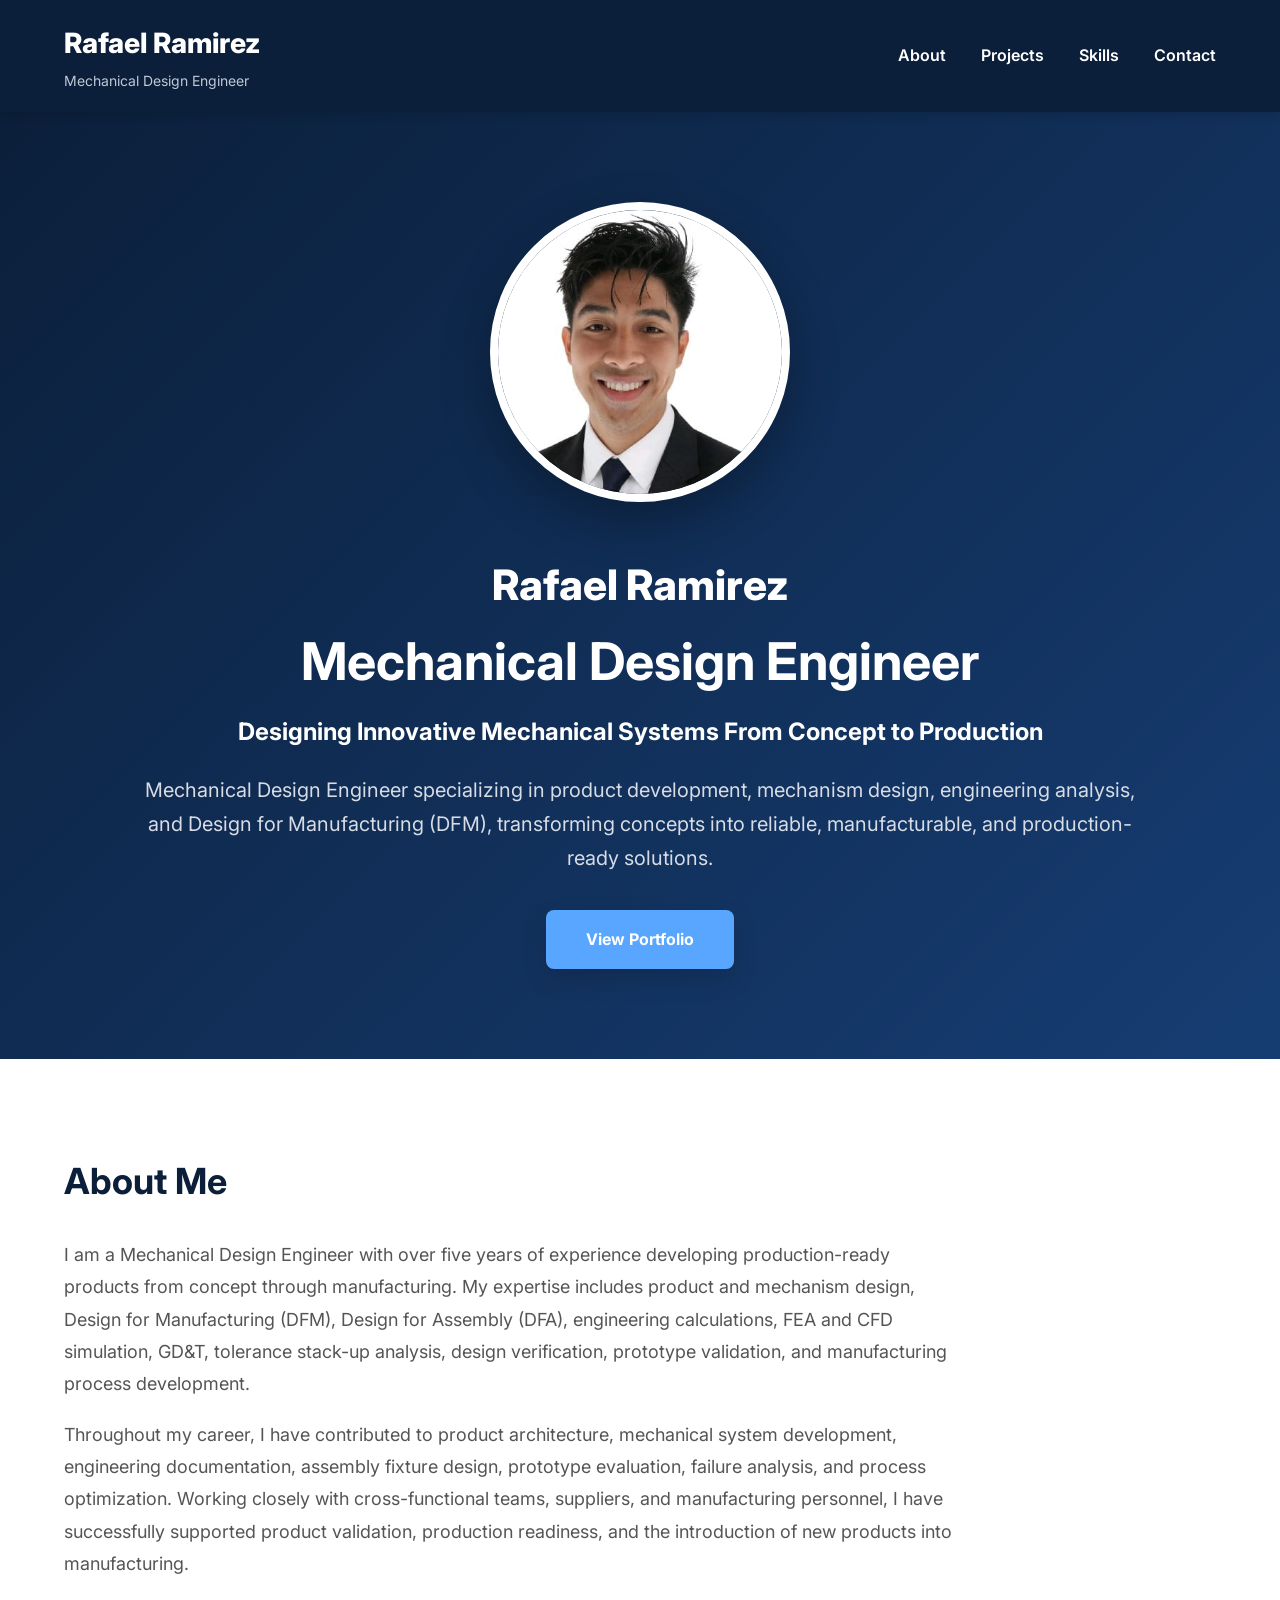
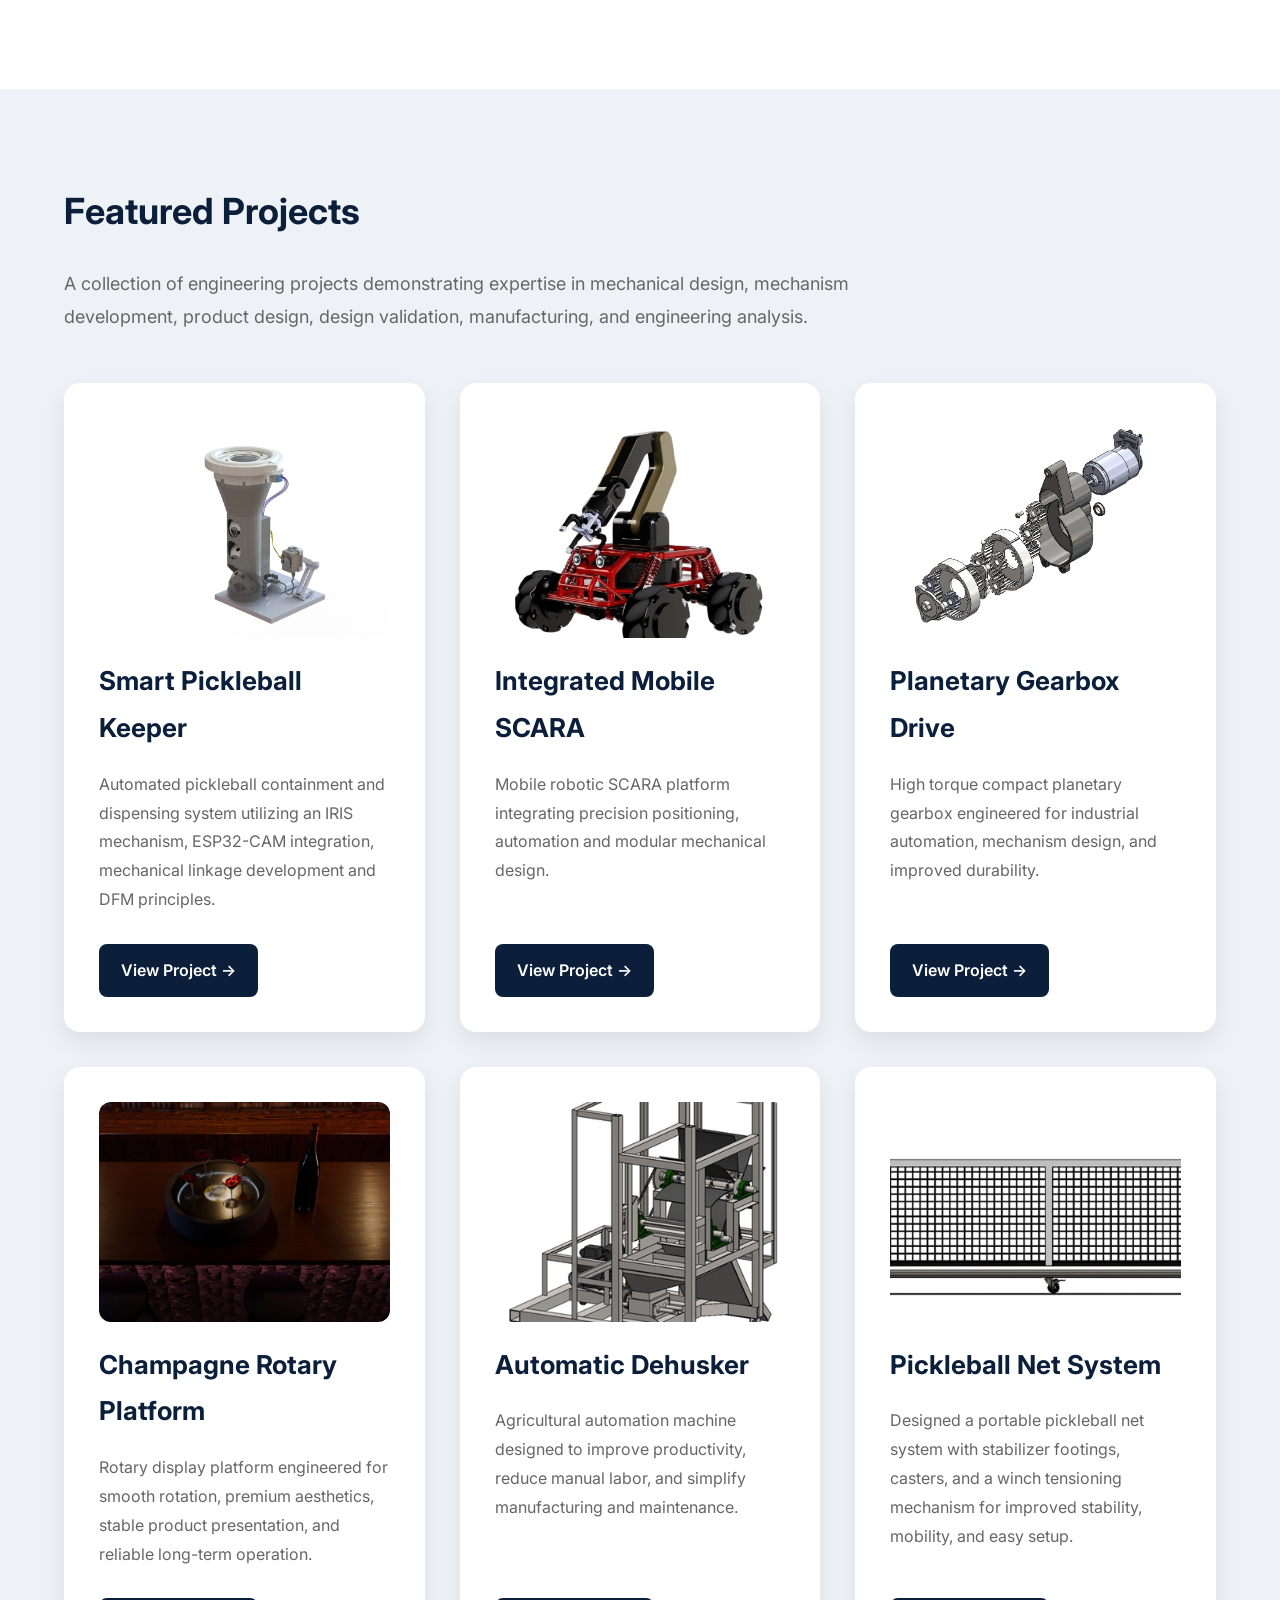
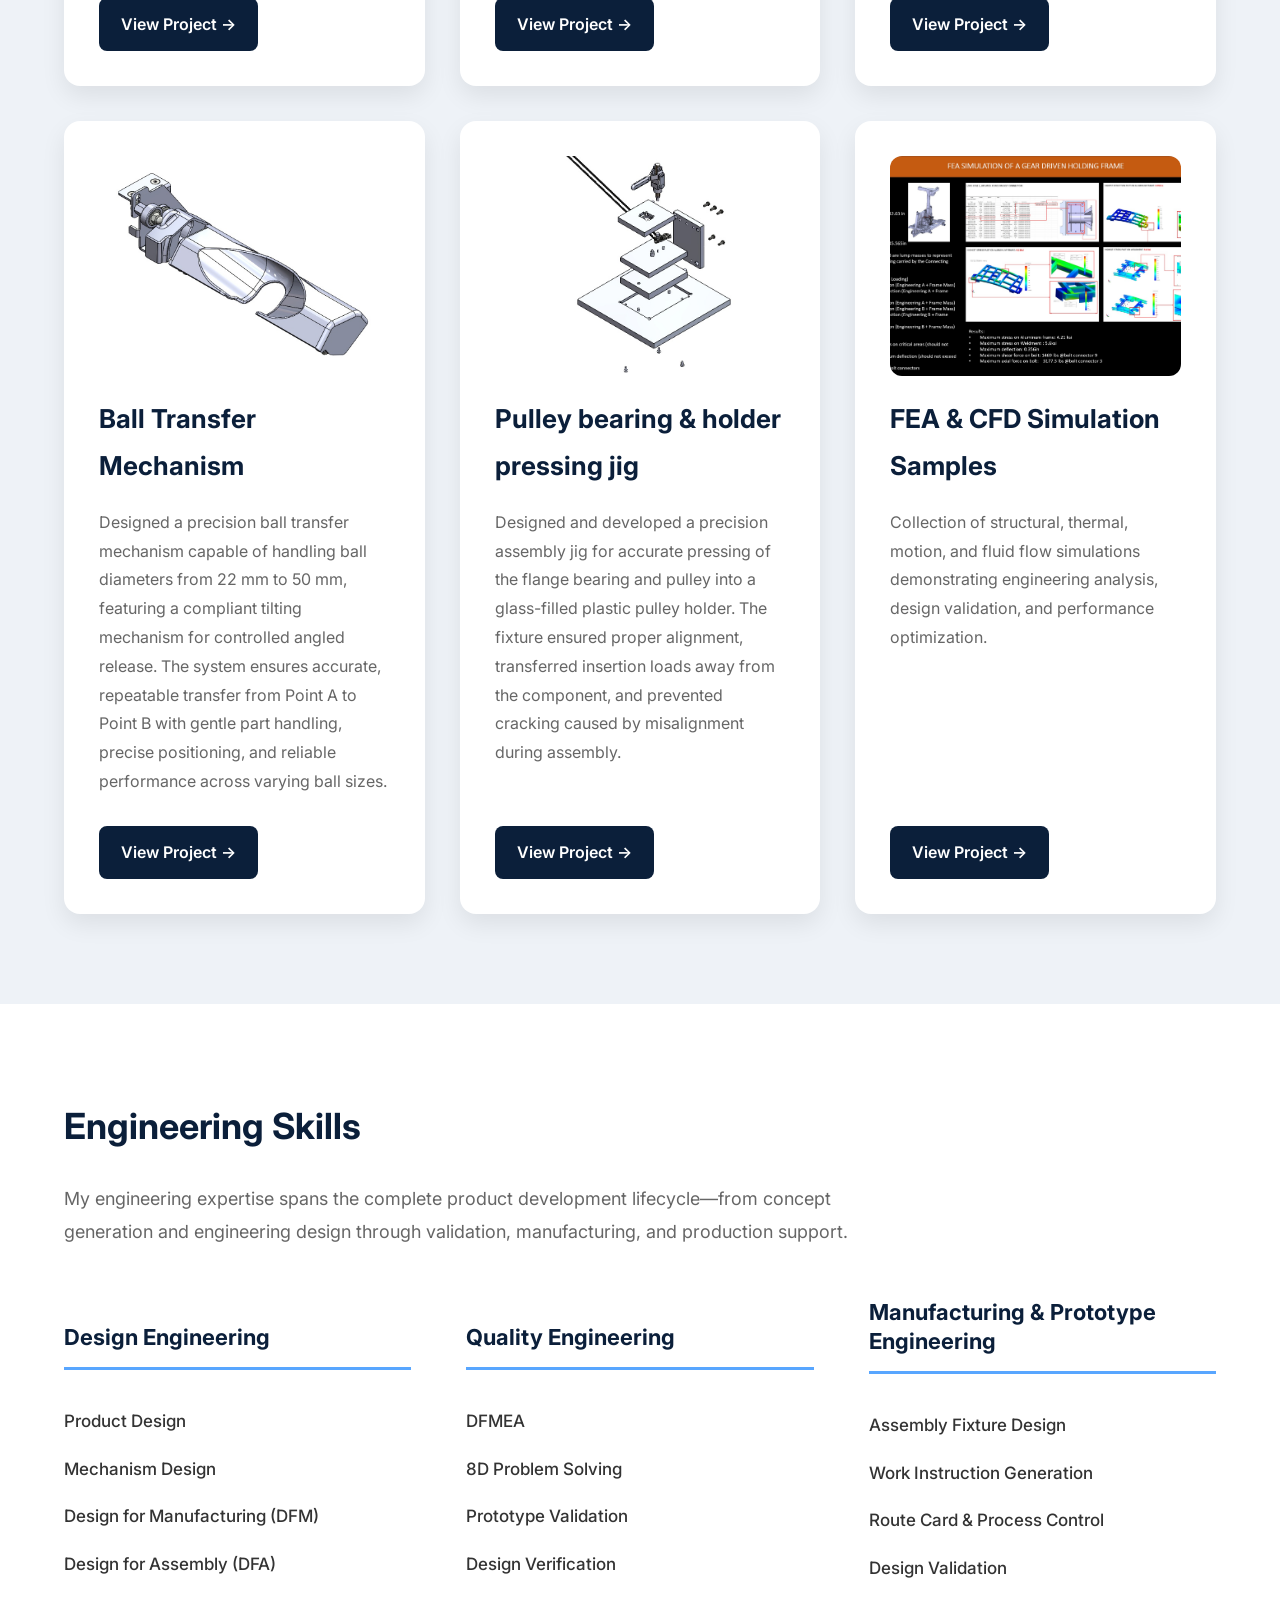
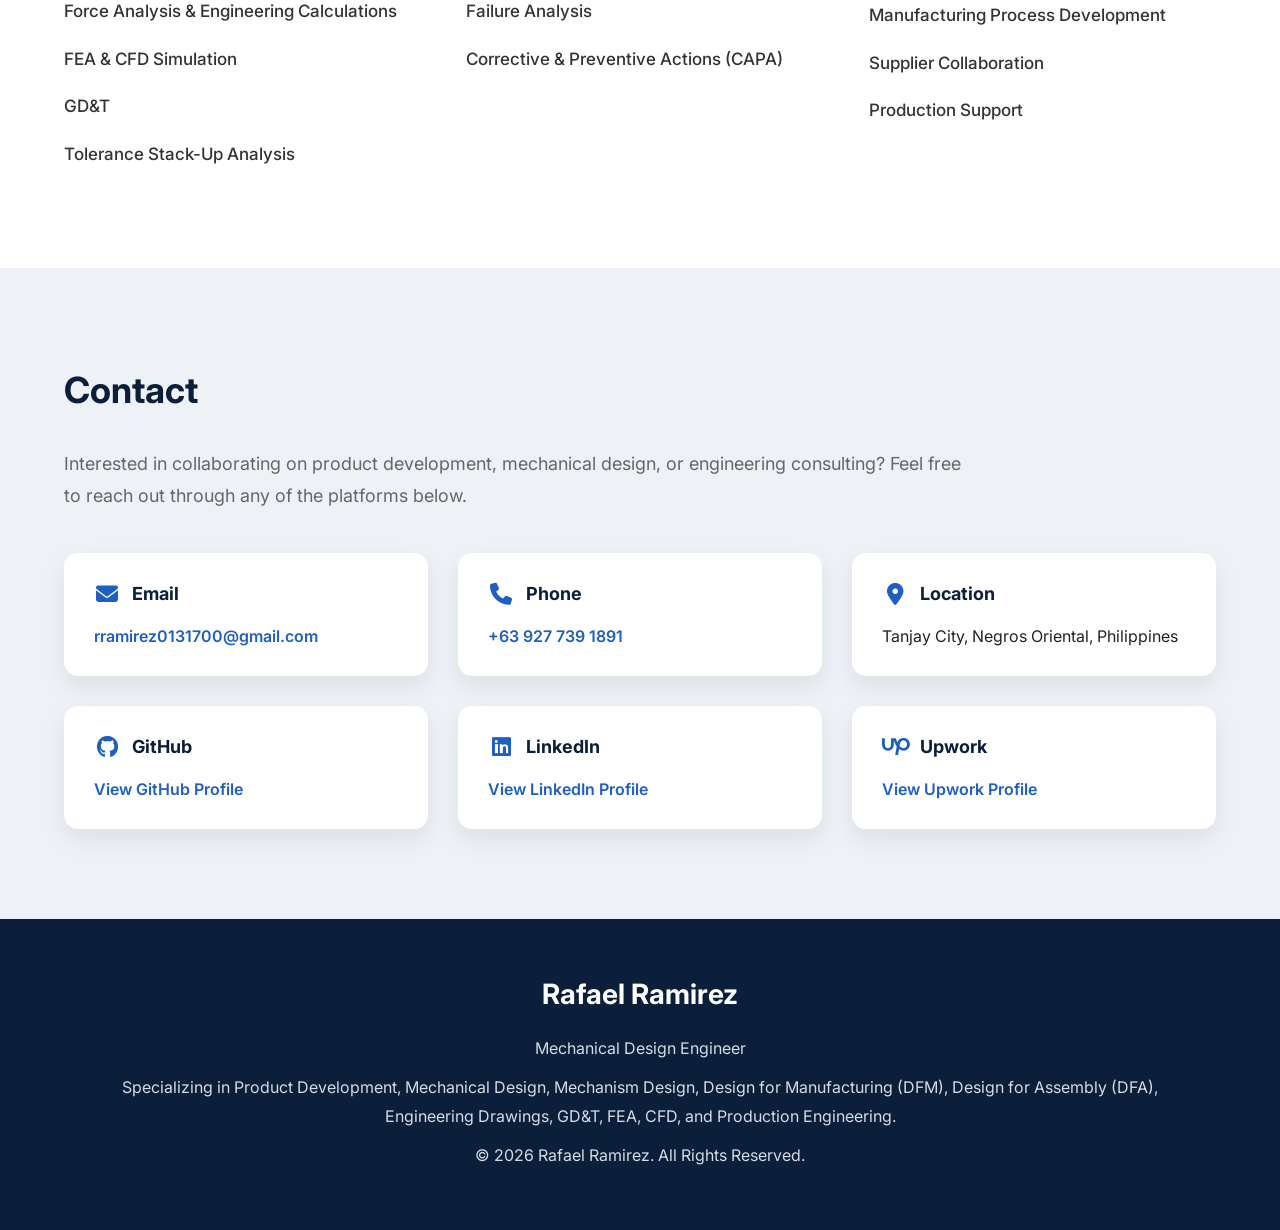
==== index.html @ f338251f "Update index.html" ====
<!DOCTYPE html>
<html lang="en">

<head>

<meta charset="UTF-8">
<meta name="viewport" content="width=device-width, initial-scale=1.0">

<title>Rafael Ramirez | Mechanical Design Engineer</title>

<meta name="description"
content="Mechanical Design Engineer Portfolio of Rafael Ramirez specializing in Product Development, DFM, CAD, FEA, CFD, Mechanism Design, Research and Development.">

<!-- GOOGLE FONT -->
<link rel="preconnect" href="https://fonts.googleapis.com">

<link rel="preconnect" href="https://fonts.gstatic.com" crossorigin>

<link href="https://fonts.googleapis.com/css2?family=Inter:wght@300;400;500;600;700;800&display=swap" rel="stylesheet">


<!-- FONT AWESOME ICONS -->
<link rel="stylesheet" href="https://cdnjs.cloudflare.com/ajax/libs/font-awesome/6.5.2/css/all.min.css">


<!-- MAIN STYLE -->
<link rel="stylesheet" href="style.css">

</head>

<body>

<!-- ===========================
HEADER
============================ -->

<header>

<div class="container">

<div class="logo">

<h1>Rafael Ramirez</h1>

<p>Mechanical Design Engineer</p>

</div>

<nav>

<a href="#about">About</a>

<a href="#projects">Projects</a>

<a href="#skills">Skills</a>

<a href="#contact">Contact</a>

</nav>

</div>

</header>





<!-- ===========================
HERO
============================ -->

<!-- ===========================
HERO
============================ -->

<section class="hero">

<div class="container hero-content">


<div class="hero-image">

<img src="profile.jpg" alt="Rafael Ramirez">

</div>


<div class="hero-text">


<h1>
Rafael Ramirez
</h1>


<h2>
Mechanical Design Engineer
</h2>


<h3>
Designing Innovative Mechanical Systems From Concept to Production
</h3>


<p>

Mechanical Design Engineer specializing in product development, mechanism design, engineering analysis, and Design for Manufacturing (DFM), transforming concepts into reliable, manufacturable, and production-ready solutions.

</p>


<a href="#projects" class="btn">

View Portfolio

</a>


</div>


</div>

</section>





<!-- ===========================
ABOUT
============================ -->

<section id="about">

<div class="container">

<h2>About Me</h2>

<p>

I am a Mechanical Design Engineer with over five years of experience developing production-ready products from concept through manufacturing. My expertise includes product and mechanism design, Design for Manufacturing (DFM), Design for Assembly (DFA), engineering calculations, FEA and CFD simulation, GD&T, tolerance stack-up analysis, design verification, prototype validation, and manufacturing process development.

</p>

<p>

Throughout my career, I have contributed to product architecture, mechanical system development, engineering documentation, assembly fixture design, prototype evaluation, failure analysis, and process optimization. Working closely with cross-functional teams, suppliers, and manufacturing personnel, I have successfully supported product validation, production readiness, and the introduction of new products into manufacturing.

</p>

</div>

</section>





<!-- ===========================
PROJECTS
============================ -->

<section id="projects">

<div class="container">

<h2>

Featured Projects

</h2>

<p class="section-description">

A collection of engineering projects demonstrating expertise in
mechanical design,
mechanism development,
product design,
design validation,
manufacturing,
and engineering analysis.

</p>

<div class="project-grid">

<!-- ================================= -->

<div class="project-card">

    <img src="smart-pickleball.jpg"
     alt="Smart Pickleball Keeper">

    <h3> Smart Pickleball Keeper</h3>

    <p>
        Automated pickleball containment and dispensing system utilizing an
        IRIS mechanism, ESP32-CAM integration, mechanical linkage
        development and DFM principles.
    </p>

    <a href="Projects/Smart-Pickleball-Keeper/index.html">
        View Project →
    </a>

</div>





<!-- ================================= -->

<div class="project-card">

    <img src="scara.jpg"
         alt="Integrated Mobile SCARA">

    <h3> Integrated Mobile SCARA</h3>

    <p>
        Mobile robotic SCARA platform integrating precision positioning,
        automation and modular mechanical design.
    </p>

    <a href="Projects/Integrated-Mobile-SCARA/index.html">
        View Project →
    </a>

</div>





<!-- ================================= -->

<div class="project-card">
    <img src="Planetary.jpg"
         alt="Planetary Gearbox Drive">

<h3>Planetary Gearbox Drive</h3>

<p>

High torque compact planetary gearbox engineered for industrial
automation,
mechanism design,
and improved durability.

</p>

<a href="Projects/Planetary-Gearbox-Drive/index.html">

View Project →

</a>

</div>

    <!-- ================================= -->

<div class="project-card">
    
    <img src="Champagne.jpg"
         alt="Champagne Rotary Platform">

<h3>Champagne Rotary Platform</h3>

<p>

Rotary display platform engineered for smooth rotation,
premium aesthetics,
stable product presentation,
and reliable long-term operation.

</p>

<a href="Projects/Champagne-Rotary-Platform/index.html">

View Project →

</a>

</div>





<!-- ================================= -->

<div class="project-card">
    
     <img src="Dehusker.jpg"
         alt="Automatic Dehusker">

<h3>Automatic Dehusker</h3>

<p>

Agricultural automation machine designed to improve
productivity,
reduce manual labor,
and simplify manufacturing and maintenance.

</p>

<a href="Projects/Automatic-Dehusker/index.html">

View Project →

</a>

</div>





<!-- ================================= -->

<div class="project-card">
    <img src="Pickleball net.jpg"
         alt="Pickleball Net System">
    

<h3>Pickleball Net System</h3>

<p>

Designed a portable pickleball net system with stabilizer footings,
casters, and a winch tensioning mechanism for improved stability, 
mobility, and easy setup.

</p>

<a href="Projects/Pickleball-Net-System/index.html">

View Project →

</a>

</div>





<!-- ================================= -->

<div class="project-card">
    <img src="Ball.jpg"
         alt="Ball Transfer Mechanism">

<h3>Ball Transfer Mechanism</h3>

<p>

Designed a precision ball transfer mechanism capable of handling ball diameters from 22 mm to 50 mm, 
featuring a compliant tilting mechanism for controlled angled release. 
The system ensures accurate, repeatable transfer from Point A to Point B with gentle part handling,
precise positioning, and reliable performance across varying ball sizes.

</p>

<a href="Projects/Ball Transfer Mechanism/index.html">

View Project →

</a>

</div>





<!-- ================================= -->

<div class="project-card">
    <img src="Kicker.jpg"
         alt="Pulley bearing & holder pressing jig">

<h3>Pulley bearing & holder pressing jig</h3>

<p>Designed and developed a precision assembly jig for accurate pressing of the flange bearing 
and pulley into a glass-filled plastic pulley holder.
The fixture ensured proper alignment, transferred insertion loads away from the component, 
and prevented cracking caused by misalignment during assembly.</p>

<a href="Projects/Front-pulley-bearing/index.html">

View Project →

</a>

</div>





<!-- ================================= -->

<div class="project-card">
     <img src="FEA.jpg"
         alt="FEA & CFD Simulation Samples">

<h3>FEA & CFD Simulation Samples</h3>

<p>

Collection of structural,
thermal,
motion,
and fluid flow simulations demonstrating engineering
analysis,
design validation,
and performance optimization.

</p>

<a href="Projects/FEA-CFD-Simulation-Samples/index.html">

View Project →

</a>

</div>

</div>

</div>

</section>


<!-- ===========================
SKILLS
============================ -->

<section id="skills">

    <div class="container">

        <h2>Engineering Skills</h2>

        <p class="section-description">
            My engineering expertise spans the complete product development lifecycle—from concept generation and engineering design through validation, manufacturing, and production support.
        </p>

        <div class="skills-table">

            <!-- ===================== -->
            <!-- DESIGN ENGINEERING -->
            <!-- ===================== -->

            <div class="skills-column">

                <h3>Design Engineering</h3>

                <ul>
                    <li>Product Design</li>
                    <li>Mechanism Design</li>
                    <li>Design for Manufacturing (DFM)</li>
                    <li>Design for Assembly (DFA)</li>
                    <li>Force Analysis &amp; Engineering Calculations</li>
                    <li>FEA &amp; CFD Simulation</li>
                    <li>GD&amp;T</li>
                    <li>Tolerance Stack-Up Analysis</li>
                </ul>

            </div>

            <!-- ===================== -->
            <!-- QUALITY ENGINEERING -->
            <!-- ===================== -->

            <div class="skills-column">

                <h3>Quality Engineering</h3>

                <ul>
                    <li>DFMEA</li>
                    <li>8D Problem Solving</li>
                    <li>Prototype Validation</li>
                    <li>Design Verification</li>
                    <li>Failure Analysis</li>
                    <li>Corrective &amp; Preventive Actions (CAPA)</li>
                </ul>

            </div>

            <!-- ===================== -->
            <!-- MANUFACTURING & PROTOTYPE ENGINEERING -->
            <!-- ===================== -->

            <div class="skills-column">

                <h3>Manufacturing &amp; Prototype Engineering</h3>

                <ul>
                    <li>Assembly Fixture Design</li>
                    <li>Work Instruction Generation</li>
                    <li>Route Card &amp; Process Control</li>
                    <li>Design Validation</li>
                    <li>Manufacturing Process Development</li>
                    <li>Supplier Collaboration</li>
                    <li>Production Support</li>
                </ul>

            </div>

        </div>

    </div>

</section>




<!-- ===========================
CONTACT
============================ -->

<section id="contact">

    <div class="container">

        <h2>Contact</h2>

        <p class="section-description">
            Interested in collaborating on product development, mechanical design, or engineering consulting? Feel free to reach out through any of the platforms below.
        </p>

        <div class="contact-info">

            <!-- Email -->
            <p>
                <strong>
                    <i class="fa-solid fa-envelope"></i>
                    Email
                </strong>

                <a href="mailto:rramirez0131700@gmail.com">
                    rramirez0131700@gmail.com
                </a>
            </p>

            <!-- Phone -->
            <p>
                <strong>
                    <i class="fa-solid fa-phone"></i>
                    Phone
                </strong>

                <a href="tel:+639277391891">
                    +63 927 739 1891
                </a>
            </p>

            <!-- Location -->
            <p>
                <strong>
                    <i class="fa-solid fa-location-dot"></i>
                    Location
                </strong>

                Tanjay City, Negros Oriental, Philippines
            </p>

            <!-- GitHub -->
            <p>
                <strong>
                    <i class="fa-brands fa-github"></i>
                    GitHub
                </strong>

                <a href="https://github.com/rramirez0131700"
                   target="_blank"
                   rel="noopener noreferrer">
                    View GitHub Profile
                </a>
            </p>

            <!-- LinkedIn -->
            <p>
                <strong>
                    <i class="fa-brands fa-linkedin"></i>
                    LinkedIn
                </strong>

                <a href="https://www.linkedin.com/in/rafael-ramirez-45714a26a/"
                   target="_blank"
                   rel="noopener noreferrer">
                    View LinkedIn Profile
                </a>
            </p>

            <!-- Upwork -->
            <p>
                <strong>
                    <i class="fa-brands fa-upwork"></i>
                    Upwork
                </strong>

                <a href="https://www.upwork.com/freelancers/rafaelr49"
                   target="_blank"
                   rel="noopener noreferrer">
                    View Upwork Profile
                </a>
            </p>

        </div>

    </div>

</section>





<!-- ===========================
FOOTER
============================ -->

<footer>

<div class="container">

<h3>Rafael Ramirez</h3>

<p>
Mechanical Design Engineer
</p>

<p>
Specializing in Product Development,
Mechanical Design,
Mechanism Design,
Design for Manufacturing (DFM),
Design for Assembly (DFA),
Engineering Drawings,
GD&amp;T,
FEA,
CFD,
and Production Engineering.
</p>

<p>
© 2026 Rafael Ramirez.
All Rights Reserved.
</p>

</div>

</footer>

<script src="script.js"></script>

</body>

</html>
---- style.css ----
/* ==========================================
   RAFAEL RAMIREZ PORTFOLIO
   style.css
========================================== */

*{
    margin:0;
    padding:0;
    box-sizing:border-box;
}

html{
    scroll-behavior:smooth;
}

body{
    font-family:'Inter',sans-serif;
    background:#f5f7fa;
    color:#222;
    line-height:1.8;
}


/* ==========================================
   GLOBAL
========================================== */

.container{
    width:90%;
    max-width:1200px;
    margin:auto;
}

a{
    text-decoration:none;
    color:inherit;
}

img{
    max-width:100%;
    display:block;
}

section{
    padding:90px 0;
}

h1{
    font-size:42px;
    font-weight:800;
}

h2{
    font-size:36px;
    margin-bottom:25px;
    color:#0b1f3a;
}

h3{
    font-size:24px;
}

p{
    margin-bottom:18px;
}


/* ==========================================
   HEADER
========================================== */

header{
    background:#0b1f3a;
    position:sticky;
    top:0;
    z-index:1000;
    box-shadow:0 2px 10px rgba(0,0,0,.15);
}

header .container{
    display:flex;
    justify-content:space-between;
    align-items:center;
    padding:18px 0;
}

.logo h1{
    color:white;
    font-size:28px;
}

.logo p{
    color:#bfc8d5;
    font-size:14px;
    margin:0;
}

nav{
    display:flex;
    gap:35px;
}

nav a{
    color:white;
    font-weight:600;
    transition:.3s;
}

nav a:hover{
    color:#58a6ff;
}


/* ==========================================
   HERO
========================================== */

.hero{

    background:linear-gradient(135deg,#0b1f3a,#163d73);
    color:white;
    text-align:center;

}


.hero-content{

    display:flex;
    flex-direction:column;
    justify-content:center;
    align-items:center;
    gap:25px;

}


.hero-image{

    order:1;
    text-align:center;

}


.hero-image img{

    width:300px;
    height:300px;
    border-radius:50%;
    object-fit:cover;
    border:8px solid white;
    box-shadow:0 20px 50px rgba(0,0,0,.30);

}


.hero-text{

    order:2;
    max-width:1100px;

}

.hero-text h1{

    margin-bottom:10px;

}

.hero-text h2{

    color:white;
    font-size:52px;
    line-height:1.15;
    margin-bottom:18px;

}

.hero-text h3{

    font-size:24px;
    font-weight:700;
    margin-bottom:20px;
    color:#ffffff;

}

.hero-text p{

    font-size:20px;
    color:#d7dce5;
    max-width:1000px;
    margin:0 auto;
    line-height:1.7;

}


.btn{

    display:inline-block;
    margin-top:35px;
    background:#58a6ff;
    color:white;
    padding:15px 40px;
    border-radius:8px;
    font-weight:700;
    transition:.3s;
    box-shadow:0 10px 25px rgba(0,0,0,.15);

}


.btn:hover{

    transform:translateY(-3px);
    background:#2b7de9;
    box-shadow:0 18px 35px rgba(0,0,0,.25);

}


/* ==========================================
   PROFILE PHOTO
========================================== */

.hero-image{
    flex:0 0 320px;
    text-align:center;
}

.hero-image img{
    width:300px;
    height:300px;
    border-radius:50%;
    object-fit:cover;
    border:8px solid white;
    box-shadow:0 20px 50px rgba(0,0,0,.30);
}


/* ==========================================
   ABOUT SECTION
========================================== */

#about{
    background:white;
}

#about p{
    font-size:18px;
    color:#555;
    max-width:900px;
}


/* ==========================================
   SECTION DESCRIPTION
========================================== */

.section-description{
    max-width:850px;
    color:#666;
    margin-bottom:50px;
    font-size:18px;
}


/* ==========================================
   PROJECTS
========================================== */

#projects{
    background:#eef2f7;
}

.project-grid{
    display:grid;
    grid-template-columns:repeat(auto-fit,minmax(340px,1fr));
    gap:35px;
}


/* ==========================================
   PROJECT CARD
========================================== */

.project-card{

    background:white;
    border-radius:16px;
    padding:35px;
    box-shadow:0 10px 25px rgba(0,0,0,.08);
    transition:all .35s ease;
    display:flex;
    flex-direction:column;
    justify-content:space-between;
    position:relative;
    overflow:hidden;
    animation:fadeUp .7s ease;

}

.project-card:hover{

    transform:translateY(-10px);
    box-shadow:0 20px 45px rgba(0,0,0,.18);

}


.project-card::before{

    content:"";
    position:absolute;
    left:0;
    top:0;
    width:0;
    height:5px;
    background:#58a6ff;
    transition:.35s;

}


.project-card:hover::before{

    width:100%;

}


.project-card img{

    width:100%;
    height:220px;
    object-fit:cover;
    border-radius:12px;
    margin-bottom:20px;

}


.project-card h3{

    display:flex;
    align-items:center;
    gap:10px;
    color:#0b1f3a;
    margin-bottom:18px;
    font-size:26px;

}


.project-card p{

    color:#666;
    margin-bottom:30px;
    flex-grow:1;
    font-size:16px;

}


.project-card a{

    display:inline-block;
    background:#0b1f3a;
    color:white;
    padding:12px 22px;
    border-radius:8px;
    font-weight:600;
    transition:.3s;
    width:fit-content;

}


.project-card a:hover{

    background:#1f5fbf;

}


@keyframes fadeUp{

    from{

        opacity:0;
        transform:translateY(35px);

    }

    to{

        opacity:1;
        transform:translateY(0);

    }

}

/* ==========================================
   SKILLS SECTION
========================================== */

#skills{
    background:#fff;
}

.skills-table{
    display:grid;
    grid-template-columns:repeat(3,minmax(0,1fr));
    gap:55px;
    margin-top:50px;
    align-items:start;
}

.skills-column{
    display:flex;
    flex-direction:column;
}

/* Make all headings occupy the same height */
.skills-column h3{
    color:#0b1f3a;
    font-size:22px;
    font-weight:700;
    line-height:1.3;

    display:flex;
    align-items:flex-end;

    min-height:72px;

    margin:0;
    padding-bottom:16px;

    border-bottom:3px solid #58a6ff;
}

.skills-column ul{
    list-style:none;
    margin:28px 0 0;
    padding:0;
}

.skills-column li{
    padding:11px 0;
    font-size:17px;
    font-weight:500;
    color:#333;
    line-height:1.5;

    /* Remove the row separators */
    border:none;
}

/* Tablet */
@media (max-width:992px){

    .skills-table{
        grid-template-columns:1fr;
        gap:45px;
    }

    .skills-column h3{
        min-height:auto;
    }

}

/* ==========================================
   RESPONSIVE
========================================== */

@media (max-width:992px){

    .skills-table{

        grid-template-columns:1fr;
        gap:35px;

    }

}

/* ==========================================
   CONTACT SECTION
========================================== */

#contact{
    background:#eef2f7;
}

#contact .section-description{
    max-width:900px;
    margin-bottom:40px;
}

.contact-info{

    display:grid;
    grid-template-columns:repeat(auto-fit,minmax(280px,1fr));
    gap:30px;
    margin-top:40px;

}

.contact-info p{

    background:#ffffff;
    padding:25px 30px;
    border-radius:14px;
    box-shadow:0 10px 25px rgba(0,0,0,.08);
    transition:all .3s ease;
    margin:0;

}

.contact-info p:hover{

    transform:translateY(-6px);
    box-shadow:0 18px 35px rgba(0,0,0,.15);

}

.contact-info strong{

    display:flex;
    align-items:center;
    gap:12px;
    margin-bottom:12px;
    color:#0b1f3a;
    font-size:18px;
    font-weight:700;

}

.contact-info i{

    width:26px;
    text-align:center;
    font-size:22px;
    color:#1f5fbf;

}

.contact-info a{

    color:#1f5fbf;
    font-weight:600;
    word-break:break-word;
    transition:color .3s ease;

}

.contact-info a:hover{

    color:#0b1f3a;
    text-decoration:underline;

}


/* ==========================================
   FOOTER
========================================== */

footer{

    background:#0b1f3a;
    color:white;
    text-align:center;
    padding:50px 20px;

}


footer h3{

    margin-bottom:15px;
    font-size:28px;

}


footer p{

    color:#d5dbe5;
    margin-bottom:10px;

}



/* ==========================================
   SCROLLBAR
========================================== */

::-webkit-scrollbar{

    width:10px;

}


::-webkit-scrollbar-track{

    background:#e5e5e5;

}


::-webkit-scrollbar-thumb{

    background:#0b1f3a;
    border-radius:20px;

}


::-webkit-scrollbar-thumb:hover{

    background:#1f5fbf;

}



/* ==========================================
   RESPONSIVE TABLET
========================================== */

@media(max-width:992px){


.hero-content{

    flex-direction:column-reverse;
    text-align:center;

}


.hero-text p{

    margin:auto;

}


.hero-image img{

    width:250px;
    height:250px;

}


header .container{

    flex-direction:column;
    gap:20px;

}


nav{

    flex-wrap:wrap;
    justify-content:center;

}


}



/* ==========================================
   RESPONSIVE MOBILE
========================================== */

@media(max-width:768px){


h1{

    font-size:32px;

}


.hero-text h2{

    font-size:36px;

}


h2{

    font-size:30px;

}


.project-grid{

    grid-template-columns:1fr;

}


.project-card{

    padding:25px;

}


.hero-image img{

    width:220px;
    height:220px;

}


.btn{

    width:100%;
    text-align:center;

}


nav{

    flex-direction:column;
    align-items:center;
    gap:15px;

}


}



/* ==========================================
   SMALL PHONE
========================================== */

@media(max-width:480px){


.container{

    width:94%;

}


.hero{

    padding-top:60px;

}


.hero-text h2{

    font-size:30px;

}


.hero-text p{

    font-size:17px;

}


.logo h1{

    font-size:22px;

}


nav a{

    font-size:15px;

}


.project-card h3{

    font-size:22px;

}


footer h3{

    font-size:24px;

}


}



/* ==========================================
   GENERAL PAGE ANIMATION
========================================== */

@keyframes fadeIn{

    from{

        opacity:0;
        transform:translateY(20px);

    }


    to{

        opacity:1;
        transform:translateY(0);

    }

}
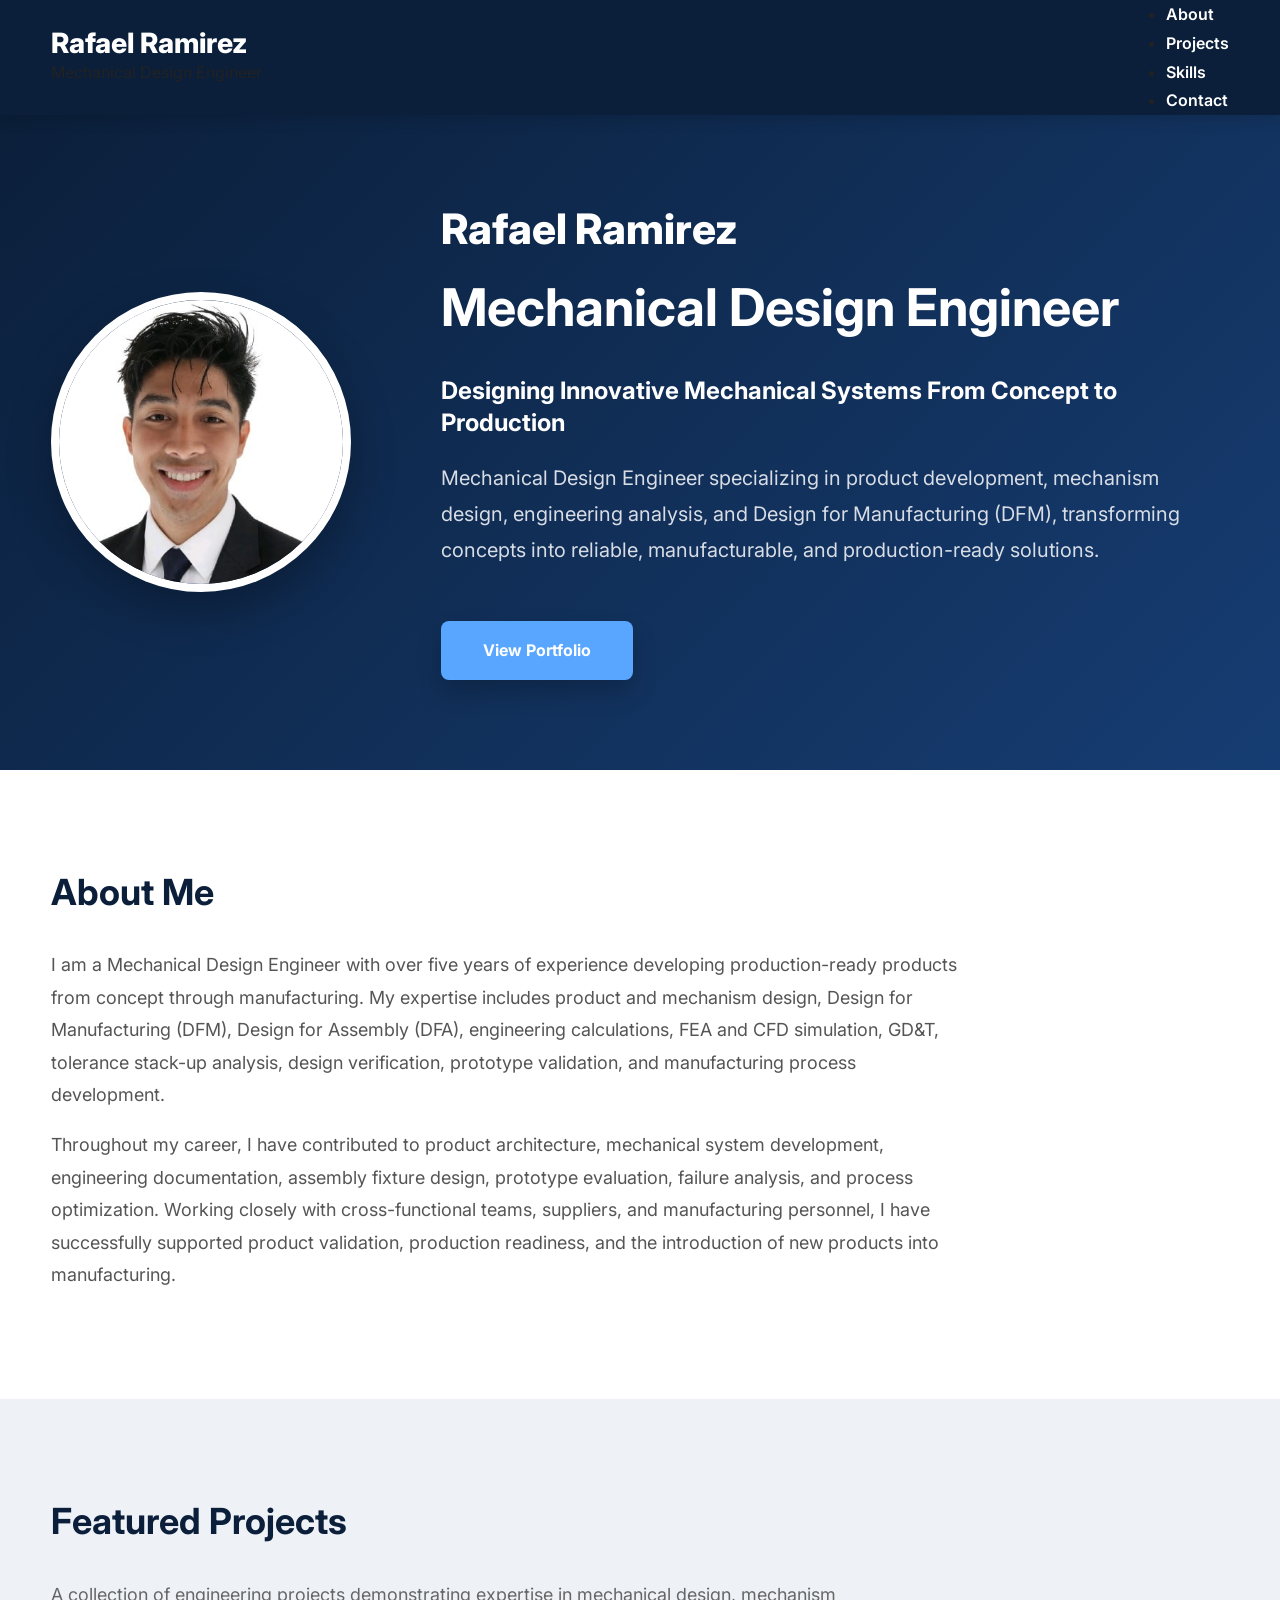
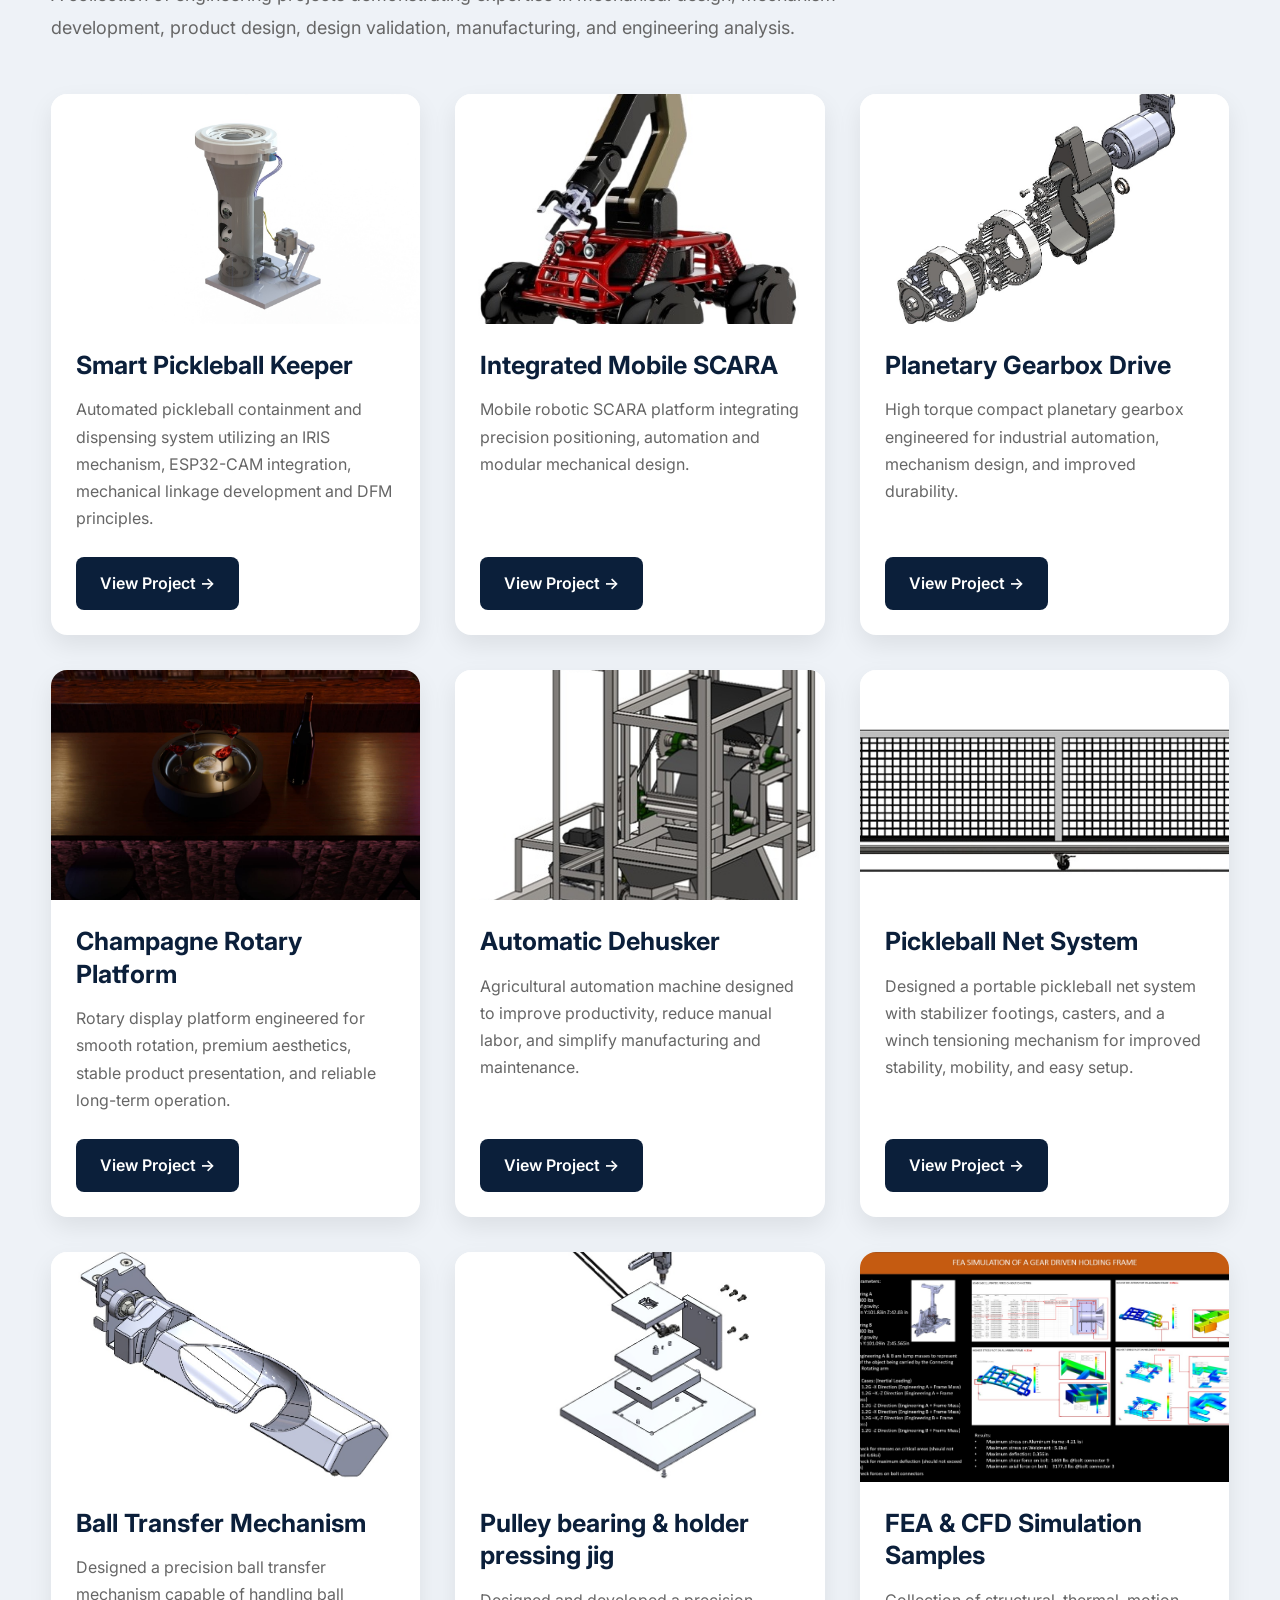
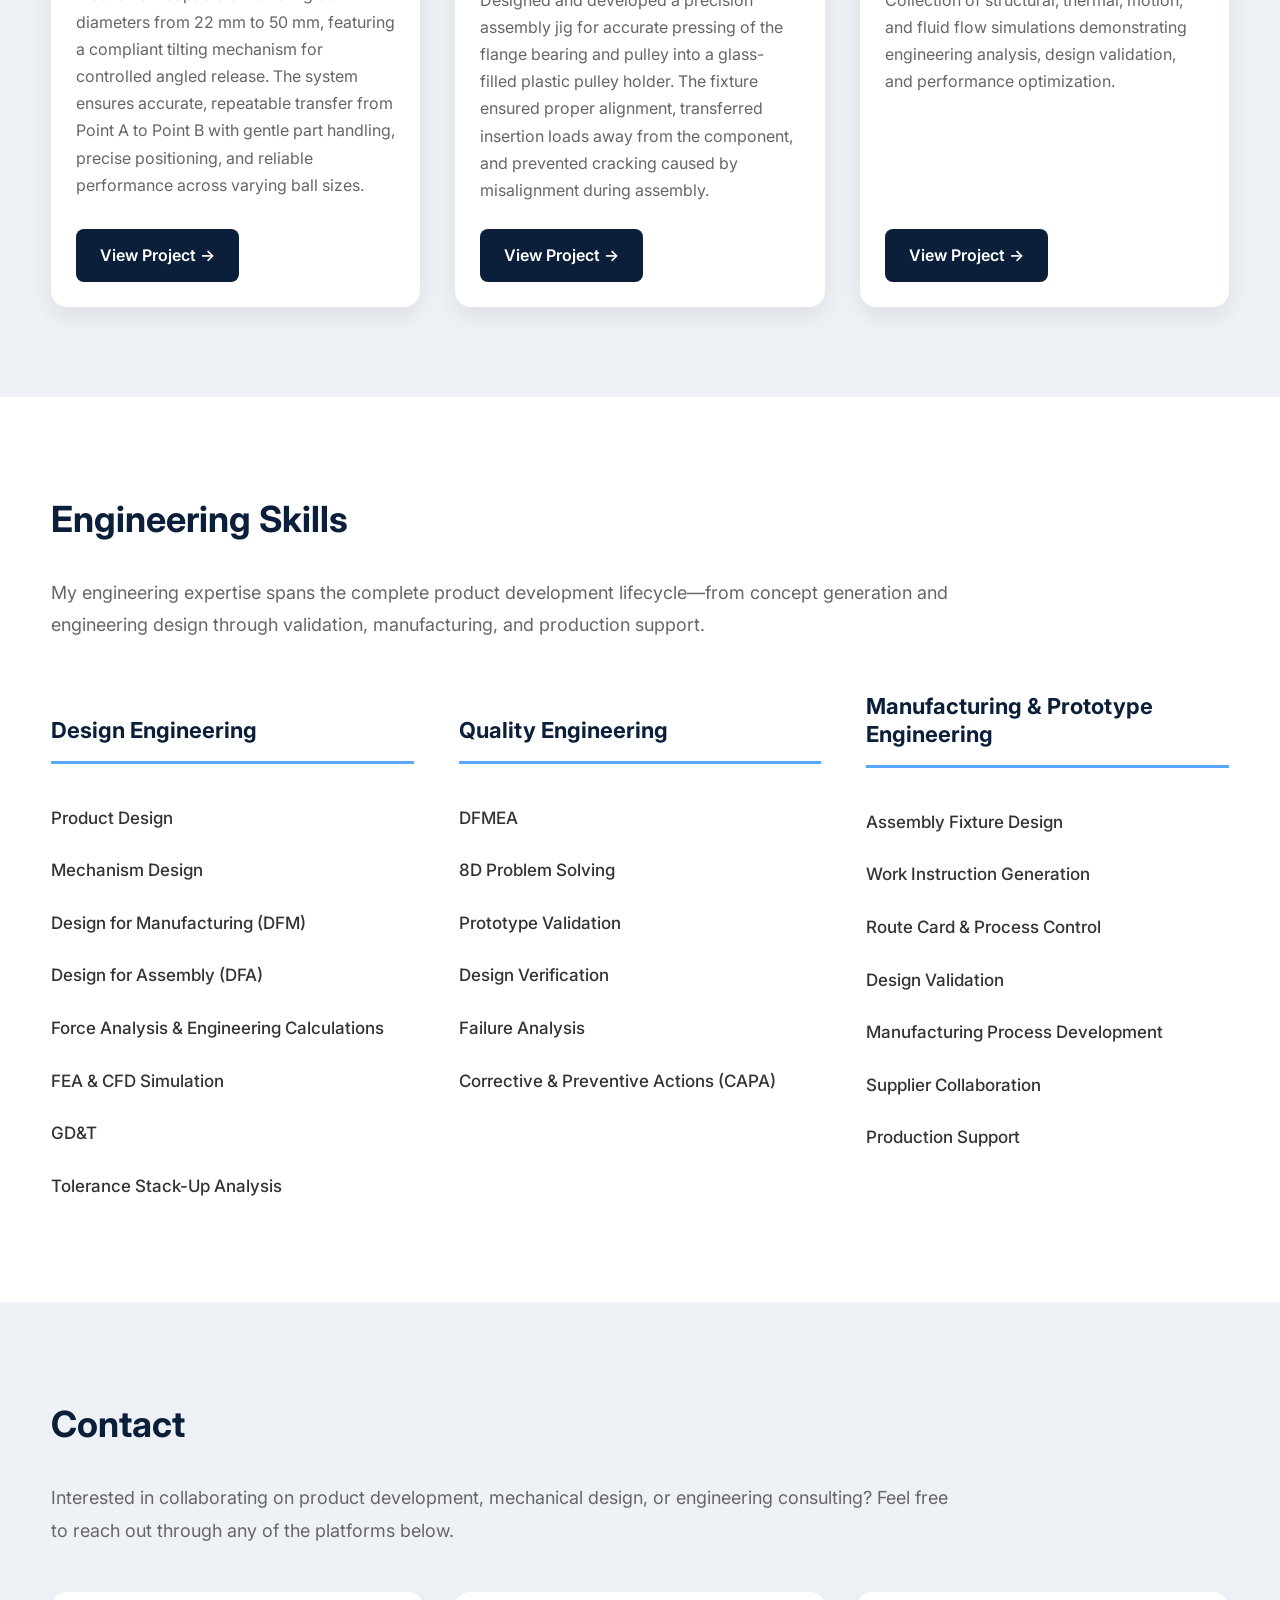
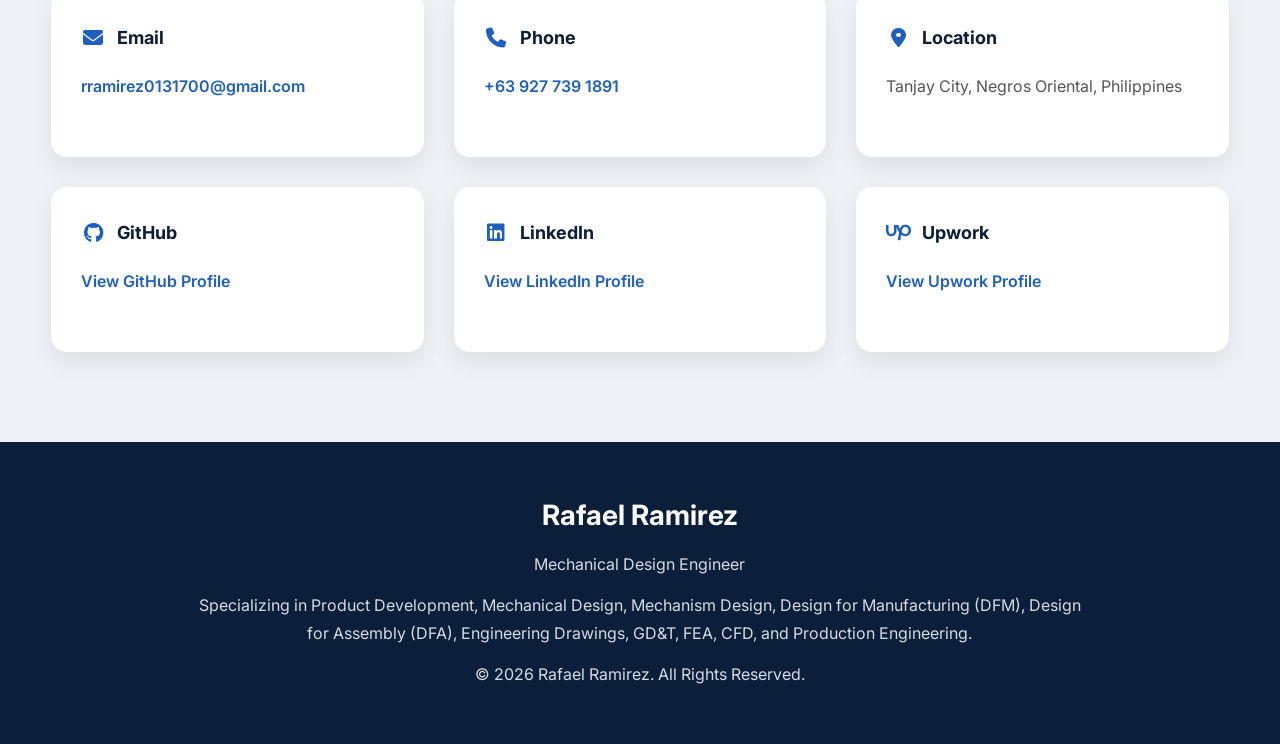
==== commit 377f7cd4: "Update index.html" ====
--- a/index.html
+++ b/index.html
@@ -36,40 +36,37 @@
 
 <header>
 
-<div class="container">
-
-<div class="logo">
-
-<h1>Rafael Ramirez</h1>
-
-<p>Mechanical Design Engineer</p>
-
-</div>
-
-<nav>
-
-<a href="#about">About</a>
-
-<a href="#projects">Projects</a>
-
-<a href="#skills">Skills</a>
-
-<a href="#contact">Contact</a>
-
-</nav>
-
-</div>
+    <div class="container">
+
+        <div class="logo">
+
+            <h1>Rafael Ramirez</h1>
+
+            <span>Mechanical Design Engineer</span>
+
+        </div>
+
+        <nav>
+
+            <ul>
+
+                <li><a href="#about">About</a></li>
+
+                <li><a href="#projects">Projects</a></li>
+
+                <li><a href="#skills">Skills</a></li>
+
+                <li><a href="#contact">Contact</a></li>
+
+            </ul>
+
+        </nav>
+
+    </div>
 
 </header>
 
-
-
-
-
-<!-- ===========================
-HERO
-============================ -->
-
+    
 <!-- ===========================
 HERO
 ============================ -->
--- a/style.css
+++ b/style.css
@@ -1,6 +1,11 @@
 /* ==========================================
    RAFAEL RAMIREZ PORTFOLIO
-   style.css
+   PART 1
+   Global • Typography • Header • Hero
+========================================== */
+
+/* ==========================================
+   RESET
 ========================================== */
 
 *{
@@ -18,17 +23,20 @@
     background:#f5f7fa;
     color:#222;
     line-height:1.8;
-}
-
+    overflow-x:hidden;
+}
 
 /* ==========================================
    GLOBAL
 ========================================== */
 
 .container{
-    width:90%;
-    max-width:1200px;
+    width:min(92%,1200px);
     margin:auto;
+}
+
+section{
+    padding:90px 0;
 }
 
 a{
@@ -37,79 +45,173 @@
 }
 
 img{
+    display:block;
     max-width:100%;
-    display:block;
-}
-
-section{
-    padding:90px 0;
-}
+}
+
+/* ==========================================
+   TYPOGRAPHY
+========================================== */
 
 h1{
     font-size:42px;
     font-weight:800;
+    line-height:1.15;
 }
 
 h2{
     font-size:36px;
+    font-weight:700;
+    color:#0b1f3a;
     margin-bottom:25px;
-    color:#0b1f3a;
 }
 
 h3{
     font-size:24px;
+    font-weight:700;
+    line-height:1.35;
 }
 
 p{
+    color:#555;
     margin-bottom:18px;
 }
 
-
 /* ==========================================
    HEADER
 ========================================== */
 
 header{
-    background:#0b1f3a;
+
     position:sticky;
     top:0;
     z-index:1000;
-    box-shadow:0 2px 10px rgba(0,0,0,.15);
-}
+
+    background:#0b1f3a;
+
+    box-shadow:0 4px 15px rgba(0,0,0,.15);
+
+}
+
+/* Keep everything on ONE row */
 
 header .container{
+
     display:flex;
+
     justify-content:space-between;
+
     align-items:center;
-    padding:18px 0;
+
+    min-height:80px;
+
+    gap:30px;
+
+}
+
+/* ==========================================
+   LOGO
+========================================== */
+
+.logo{
+
+    display:flex;
+
+    flex-direction:column;
+
+    justify-content:center;
+
+    flex-shrink:0;
+
 }
 
 .logo h1{
-    color:white;
+
+    color:#ffffff;
+
     font-size:28px;
+
+    margin:0;
+
+    line-height:1.05;
+
 }
 
 .logo p{
-    color:#bfc8d5;
+
+    color:#c5d1df;
+
     font-size:14px;
-    margin:0;
-}
+
+    margin-top:4px;
+
+    margin-bottom:0;
+
+}
+
+/* ==========================================
+   NAVIGATION
+========================================== */
 
 nav{
+
+    margin-left:auto;
+
     display:flex;
-    gap:35px;
+
+    justify-content:flex-end;
+
+    align-items:center;
+
+    gap:30px;
+
 }
 
 nav a{
-    color:white;
+
+    color:#ffffff;
+
+    font-size:16px;
+
     font-weight:600;
+
+    position:relative;
+
+    transition:.25s ease;
+
+}
+
+nav a::after{
+
+    content:"";
+
+    position:absolute;
+
+    left:0;
+
+    bottom:-6px;
+
+    width:0;
+
+    height:2px;
+
+    background:#58a6ff;
+
     transition:.3s;
+
 }
 
 nav a:hover{
+
     color:#58a6ff;
-}
-
+
+}
+
+nav a:hover::after{
+
+    width:100%;
+
+}
 
 /* ==========================================
    HERO
@@ -118,155 +220,152 @@
 .hero{
 
     background:linear-gradient(135deg,#0b1f3a,#163d73);
-    color:white;
-    text-align:center;
-
-}
-
+
+    color:#ffffff;
+
+}
 
 .hero-content{
 
     display:flex;
-    flex-direction:column;
-    justify-content:center;
+
+    justify-content:space-between;
+
     align-items:center;
-    gap:25px;
-
-}
-
+
+    gap:70px;
+
+}
 
 .hero-image{
 
-    order:1;
-    text-align:center;
-
-}
-
+    flex:0 0 320px;
+
+}
 
 .hero-image img{
 
     width:300px;
+
     height:300px;
+
+    object-fit:cover;
+
     border-radius:50%;
-    object-fit:cover;
-    border:8px solid white;
-    box-shadow:0 20px 50px rgba(0,0,0,.30);
-
-}
-
+
+    border:8px solid #ffffff;
+
+    box-shadow:0 20px 45px rgba(0,0,0,.28);
+
+}
 
 .hero-text{
 
-    order:2;
-    max-width:1100px;
+    flex:1;
 
 }
 
 .hero-text h1{
 
-    margin-bottom:10px;
+    color:#ffffff;
+
+    margin-bottom:8px;
 
 }
 
 .hero-text h2{
 
-    color:white;
+    color:#ffffff;
+
     font-size:52px;
-    line-height:1.15;
-    margin-bottom:18px;
+
+    margin-bottom:20px;
 
 }
 
 .hero-text h3{
 
-    font-size:24px;
+    color:#ffffff;
+
+    margin-bottom:20px;
+
+}
+
+.hero-text p{
+
+    color:#d8dde5;
+
+    font-size:20px;
+
+    max-width:900px;
+
+}
+
+/* ==========================================
+   BUTTON
+========================================== */
+
+.btn{
+
+    display:inline-block;
+
+    margin-top:35px;
+
+    padding:15px 42px;
+
+    border-radius:8px;
+
+    background:#58a6ff;
+
+    color:#ffffff;
+
     font-weight:700;
-    margin-bottom:20px;
-    color:#ffffff;
-
-}
-
-.hero-text p{
-
-    font-size:20px;
-    color:#d7dce5;
-    max-width:1000px;
-    margin:0 auto;
-    line-height:1.7;
-
-}
-
-
-.btn{
-
-    display:inline-block;
-    margin-top:35px;
-    background:#58a6ff;
-    color:white;
-    padding:15px 40px;
-    border-radius:8px;
-    font-weight:700;
+
     transition:.3s;
-    box-shadow:0 10px 25px rgba(0,0,0,.15);
-
-}
-
+
+    box-shadow:0 12px 25px rgba(0,0,0,.20);
+
+}
 
 .btn:hover{
 
+    background:#2b7de9;
+
     transform:translateY(-3px);
-    background:#2b7de9;
-    box-shadow:0 18px 35px rgba(0,0,0,.25);
-
-}
-
-
-/* ==========================================
-   PROFILE PHOTO
-========================================== */
-
-.hero-image{
-    flex:0 0 320px;
-    text-align:center;
-}
-
-.hero-image img{
-    width:300px;
-    height:300px;
-    border-radius:50%;
-    object-fit:cover;
-    border:8px solid white;
-    box-shadow:0 20px 50px rgba(0,0,0,.30);
-}
-
-
-/* ==========================================
-   ABOUT SECTION
+
+    box-shadow:0 20px 35px rgba(0,0,0,.25);
+
+}
+
+/* ==========================================
+   ABOUT
 ========================================== */
 
 #about{
-    background:white;
+
+    background:#ffffff;
+
 }
 
 #about p{
+
+    max-width:920px;
+
     font-size:18px;
-    color:#555;
+
+}
+
+.section-description{
+
     max-width:900px;
-}
-
-
-/* ==========================================
-   SECTION DESCRIPTION
-========================================== */
-
-.section-description{
-    max-width:850px;
+
+    font-size:18px;
+
     color:#666;
+
     margin-bottom:50px;
-    font-size:18px;
-}
-
-
+
+}
 /* ==========================================
    PROJECTS
 ========================================== */
@@ -276,11 +375,16 @@
 }
 
 .project-grid{
+
     display:grid;
+
     grid-template-columns:repeat(auto-fit,minmax(340px,1fr));
+
     gap:35px;
-}
-
+
+    align-items:stretch;
+
+}
 
 /* ==========================================
    PROJECT CARD
@@ -288,208 +392,241 @@
 
 .project-card{
 
-    background:white;
+    background:#ffffff;
+
     border-radius:16px;
-    padding:35px;
+
+    overflow:hidden;
+
+    display:flex;
+
+    flex-direction:column;
+
     box-shadow:0 10px 25px rgba(0,0,0,.08);
-    transition:all .35s ease;
+
+    transition:transform .35s ease,
+               box-shadow .35s ease;
+
+    position:relative;
+
+}
+
+.project-card:hover{
+
+    transform:translateY(-8px);
+
+    box-shadow:0 20px 45px rgba(0,0,0,.18);
+
+}
+
+.project-card::before{
+
+    content:"";
+
+    position:absolute;
+
+    left:0;
+
+    top:0;
+
+    width:0;
+
+    height:5px;
+
+    background:#58a6ff;
+
+    transition:.35s;
+
+}
+
+.project-card:hover::before{
+
+    width:100%;
+
+}
+
+.project-card img{
+
+    width:100%;
+
+    height:230px;
+
+    object-fit:cover;
+
+}
+
+.project-card h3{
+
+    color:#0b1f3a;
+
+    font-size:25px;
+
+    margin:25px 25px 15px;
+
+    line-height:1.3;
+
+}
+
+.project-card p{
+
+    color:#666;
+
+    font-size:16px;
+
+    line-height:1.7;
+
+    margin:0 25px;
+
+    flex-grow:1;
+
+}
+
+.project-card a{
+
+    display:inline-flex;
+
+    align-items:center;
+
+    justify-content:center;
+
+    align-self:flex-start;
+
+    margin:25px;
+
+    padding:12px 24px;
+
+    border-radius:8px;
+
+    background:#0b1f3a;
+
+    color:#ffffff;
+
+    font-weight:600;
+
+    transition:.3s;
+
+}
+
+.project-card a:hover{
+
+    background:#1f5fbf;
+
+}
+
+/* ==========================================
+   PROJECT ANIMATION
+========================================== */
+
+@keyframes fadeUp{
+
+    from{
+
+        opacity:0;
+
+        transform:translateY(35px);
+
+    }
+
+    to{
+
+        opacity:1;
+
+        transform:translateY(0);
+
+    }
+
+}
+
+.project-card{
+
+    animation:fadeUp .7s ease;
+
+}
+
+/* ==========================================
+   SKILLS
+========================================== */
+
+#skills{
+
+    background:#ffffff;
+
+}
+
+.skills-table{
+
+    display:grid;
+
+    grid-template-columns:repeat(3,minmax(0,1fr));
+
+    gap:45px;
+
+    margin-top:50px;
+
+}
+
+.skills-column{
+
     display:flex;
+
     flex-direction:column;
-    justify-content:space-between;
-    position:relative;
-    overflow:hidden;
-    animation:fadeUp .7s ease;
-
-}
-
-.project-card:hover{
-
-    transform:translateY(-10px);
-    box-shadow:0 20px 45px rgba(0,0,0,.18);
-
-}
-
-
-.project-card::before{
-
-    content:"";
-    position:absolute;
-    left:0;
-    top:0;
-    width:0;
-    height:5px;
-    background:#58a6ff;
-    transition:.35s;
-
-}
-
-
-.project-card:hover::before{
-
-    width:100%;
-
-}
-
-
-.project-card img{
-
-    width:100%;
-    height:220px;
-    object-fit:cover;
-    border-radius:12px;
-    margin-bottom:20px;
-
-}
-
-
-.project-card h3{
+
+}
+
+.skills-column h3{
+
+    color:#0b1f3a;
+
+    font-size:22px;
+
+    font-weight:700;
+
+    line-height:1.3;
+
+    min-height:72px;
 
     display:flex;
-    align-items:center;
-    gap:10px;
-    color:#0b1f3a;
-    margin-bottom:18px;
-    font-size:26px;
-
-}
-
-
-.project-card p{
-
-    color:#666;
-    margin-bottom:30px;
-    flex-grow:1;
-    font-size:16px;
-
-}
-
-
-.project-card a{
-
-    display:inline-block;
-    background:#0b1f3a;
-    color:white;
-    padding:12px 22px;
-    border-radius:8px;
-    font-weight:600;
-    transition:.3s;
-    width:fit-content;
-
-}
-
-
-.project-card a:hover{
-
-    background:#1f5fbf;
-
-}
-
-
-@keyframes fadeUp{
-
-    from{
-
-        opacity:0;
-        transform:translateY(35px);
-
-    }
-
-    to{
-
-        opacity:1;
-        transform:translateY(0);
-
-    }
-
-}
-
-/* ==========================================
-   SKILLS SECTION
-========================================== */
-
-#skills{
-    background:#fff;
-}
-
-.skills-table{
-    display:grid;
-    grid-template-columns:repeat(3,minmax(0,1fr));
-    gap:55px;
-    margin-top:50px;
-    align-items:start;
-}
-
-.skills-column{
-    display:flex;
-    flex-direction:column;
-}
-
-/* Make all headings occupy the same height */
-.skills-column h3{
-    color:#0b1f3a;
-    font-size:22px;
-    font-weight:700;
-    line-height:1.3;
-
-    display:flex;
+
     align-items:flex-end;
 
-    min-height:72px;
-
-    margin:0;
     padding-bottom:16px;
 
     border-bottom:3px solid #58a6ff;
+
 }
 
 .skills-column ul{
+
     list-style:none;
-    margin:28px 0 0;
-    padding:0;
+
+    margin-top:28px;
+
 }
 
 .skills-column li{
+
     padding:11px 0;
+
     font-size:17px;
+
+    color:#333;
+
     font-weight:500;
-    color:#333;
-    line-height:1.5;
-
-    /* Remove the row separators */
-    border:none;
-}
-
-/* Tablet */
-@media (max-width:992px){
-
-    .skills-table{
-        grid-template-columns:1fr;
-        gap:45px;
-    }
-
-    .skills-column h3{
-        min-height:auto;
-    }
-
-}
-
-/* ==========================================
-   RESPONSIVE
-========================================== */
-
-@media (max-width:992px){
-
-    .skills-table{
-
-        grid-template-columns:1fr;
-        gap:35px;
-
-    }
-
-}
-
-/* ==========================================
-   CONTACT SECTION
+
+    transition:.25s;
+
+}
+
+.skills-column li:hover{
+
+    color:#1f5fbf;
+
+    transform:translateX(6px);
+
+}
+
+/* ==========================================
+   CONTACT
 ========================================== */
 
 #contact{
@@ -498,32 +635,51 @@
 
 #contact .section-description{
     max-width:900px;
-    margin-bottom:40px;
+    margin-bottom:45px;
+    color:#666;
 }
 
 .contact-info{
 
     display:grid;
+
     grid-template-columns:repeat(auto-fit,minmax(280px,1fr));
+
     gap:30px;
-    margin-top:40px;
+
+    align-items:stretch;
 
 }
 
 .contact-info p{
 
     background:#ffffff;
-    padding:25px 30px;
-    border-radius:14px;
+
+    border-radius:16px;
+
+    padding:30px;
+
+    margin:0;
+
+    display:flex;
+
+    flex-direction:column;
+
+    justify-content:flex-start;
+
+    min-height:165px;
+
     box-shadow:0 10px 25px rgba(0,0,0,.08);
-    transition:all .3s ease;
-    margin:0;
+
+    transition:transform .30s ease,
+               box-shadow .30s ease;
 
 }
 
 .contact-info p:hover{
 
     transform:translateY(-6px);
+
     box-shadow:0 18px 35px rgba(0,0,0,.15);
 
 }
@@ -531,313 +687,589 @@
 .contact-info strong{
 
     display:flex;
+
     align-items:center;
+
     gap:12px;
+
+    margin-bottom:18px;
+
+    color:#0b1f3a;
+
+    font-size:18px;
+
+    font-weight:700;
+
+}
+
+.contact-info i{
+
+    width:24px;
+
+    text-align:center;
+
+    font-size:20px;
+
+    color:#1f5fbf;
+
+}
+
+.contact-info a{
+
+    color:#1f5fbf;
+
+    font-weight:600;
+
+    transition:.25s;
+
+    word-break:break-word;
+
+    overflow-wrap:anywhere;
+
+}
+
+.contact-info a:hover{
+
+    color:#0b1f3a;
+
+    text-decoration:underline;
+
+}
+
+/* ==========================================
+   FOOTER
+========================================== */
+
+footer{
+
+    background:#0b1f3a;
+
+    color:#ffffff;
+
+    text-align:center;
+
+    padding:55px 20px;
+
+}
+
+footer h3{
+
+    color:#ffffff;
+
+    font-size:28px;
+
+    margin-bottom:15px;
+
+}
+
+footer p{
+
+    color:#d5dbe5;
+
     margin-bottom:12px;
-    color:#0b1f3a;
-    font-size:18px;
-    font-weight:700;
-
-}
-
-.contact-info i{
-
-    width:26px;
+
+    max-width:900px;
+
+    margin-left:auto;
+
+    margin-right:auto;
+
+}
+
+footer p:last-child{
+
+    margin-bottom:0;
+
+}
+
+/* ==========================================
+   SCROLLBAR
+========================================== */
+
+::-webkit-scrollbar{
+
+    width:10px;
+
+}
+
+::-webkit-scrollbar-track{
+
+    background:#e8e8e8;
+
+}
+
+::-webkit-scrollbar-thumb{
+
+    background:#0b1f3a;
+
+    border-radius:20px;
+
+}
+
+::-webkit-scrollbar-thumb:hover{
+
+    background:#1f5fbf;
+
+}
+
+/* ==========================================
+   GENERAL ANIMATIONS
+========================================== */
+
+@keyframes fadeIn{
+
+    from{
+
+        opacity:0;
+
+        transform:translateY(20px);
+
+    }
+
+    to{
+
+        opacity:1;
+
+        transform:translateY(0);
+
+    }
+
+}
+
+@keyframes fadeUp{
+
+    from{
+
+        opacity:0;
+
+        transform:translateY(35px);
+
+    }
+
+    to{
+
+        opacity:1;
+
+        transform:translateY(0);
+
+    }
+
+}
+
+section{
+
+    animation:fadeIn .7s ease;
+
+}
+
+.project-card{
+
+    animation:fadeUp .7s ease;
+
+}
+
+/* ==========================================
+   UTILITY CLASSES
+========================================== */
+
+.text-center{
+
     text-align:center;
-    font-size:22px;
-    color:#1f5fbf;
-
-}
-
-.contact-info a{
-
-    color:#1f5fbf;
-    font-weight:600;
-    word-break:break-word;
-    transition:color .3s ease;
-
-}
-
-.contact-info a:hover{
-
-    color:#0b1f3a;
-    text-decoration:underline;
-
-}
-
-
-/* ==========================================
-   FOOTER
-========================================== */
-
-footer{
-
-    background:#0b1f3a;
-    color:white;
-    text-align:center;
-    padding:50px 20px;
-
-}
-
-
-footer h3{
-
-    margin-bottom:15px;
-    font-size:28px;
-
-}
-
-
-footer p{
-
-    color:#d5dbe5;
-    margin-bottom:10px;
-
-}
-
-
-
-/* ==========================================
-   SCROLLBAR
-========================================== */
-
-::-webkit-scrollbar{
-
-    width:10px;
-
-}
-
-
-::-webkit-scrollbar-track{
-
-    background:#e5e5e5;
-
-}
-
-
-::-webkit-scrollbar-thumb{
-
-    background:#0b1f3a;
-    border-radius:20px;
-
-}
-
-
-::-webkit-scrollbar-thumb:hover{
-
-    background:#1f5fbf;
-
-}
-
-
-
-/* ==========================================
-   RESPONSIVE TABLET
-========================================== */
-
-@media(max-width:992px){
-
-
-.hero-content{
-
-    flex-direction:column-reverse;
-    text-align:center;
-
-}
-
-
-.hero-text p{
-
-    margin:auto;
-
-}
-
-
-.hero-image img{
-
-    width:250px;
-    height:250px;
-
-}
-
-
-header .container{
-
-    flex-direction:column;
-    gap:20px;
-
-}
-
-
-nav{
-
-    flex-wrap:wrap;
-    justify-content:center;
-
-}
-
-
-}
-
-
-
-/* ==========================================
-   RESPONSIVE MOBILE
-========================================== */
-
-@media(max-width:768px){
-
-
-h1{
-
-    font-size:32px;
-
-}
-
-
-.hero-text h2{
-
-    font-size:36px;
-
-}
-
-
-h2{
-
-    font-size:30px;
-
-}
-
-
-.project-grid{
-
-    grid-template-columns:1fr;
-
-}
-
-
-.project-card{
-
-    padding:25px;
-
-}
-
-
-.hero-image img{
-
-    width:220px;
-    height:220px;
-
-}
-
-
-.btn{
-
-    width:100%;
-    text-align:center;
-
-}
-
-
-nav{
-
-    flex-direction:column;
-    align-items:center;
-    gap:15px;
-
-}
-
-
-}
-
-
-
-/* ==========================================
-   SMALL PHONE
-========================================== */
-
-@media(max-width:480px){
-
-
-.container{
-
-    width:94%;
-
-}
-
-
-.hero{
-
-    padding-top:60px;
-
-}
-
-
-.hero-text h2{
-
-    font-size:30px;
-
-}
-
-
-.hero-text p{
-
-    font-size:17px;
-
-}
-
-
-.logo h1{
-
-    font-size:22px;
-
-}
-
-
-nav a{
-
-    font-size:15px;
-
-}
-
-
-.project-card h3{
-
-    font-size:22px;
-
-}
-
-
-footer h3{
-
-    font-size:24px;
-
-}
-
-
-}
-
-
-
-/* ==========================================
-   GENERAL PAGE ANIMATION
-========================================== */
-
-@keyframes fadeIn{
-
-    from{
-
-        opacity:0;
-        transform:translateY(20px);
-
-    }
-
-
-    to{
-
-        opacity:1;
-        transform:translateY(0);
-
-    }
-
-}
+
+}
+
+.shadow{
+
+    box-shadow:0 12px 30px rgba(0,0,0,.08);
+
+}
+
+.rounded{
+
+    border-radius:16px;
+
+}
+
+.hidden{
+
+    display:none;
+
+}
+
+/* ==========================================
+   RESPONSIVE DESIGN
+========================================== */
+
+/* ==========================================
+   TABLET
+========================================== */
+
+@media (max-width:992px){
+
+    section{
+        padding:75px 0;
+    }
+
+    .container{
+        width:94%;
+    }
+
+    /* ---------- HEADER ---------- */
+
+    header .container{
+
+        display:flex;
+
+        flex-direction:row;
+
+        justify-content:space-between;
+
+        align-items:center;
+
+        min-height:76px;
+
+        gap:18px;
+
+    }
+
+    .logo{
+
+        flex-shrink:0;
+
+    }
+
+    .logo h1{
+
+        font-size:24px;
+
+    }
+
+    .logo p{
+
+        font-size:13px;
+
+    }
+
+    nav{
+
+        display:flex;
+
+        justify-content:flex-end;
+
+        align-items:center;
+
+        gap:18px;
+
+        margin-left:auto;
+
+        flex-wrap:nowrap;
+
+    }
+
+    nav a{
+
+        font-size:15px;
+
+        white-space:nowrap;
+
+    }
+
+    /* ---------- HERO ---------- */
+
+    .hero-content{
+
+        flex-direction:column-reverse;
+
+        text-align:center;
+
+        gap:45px;
+
+    }
+
+    .hero-image{
+
+        flex:none;
+
+    }
+
+    .hero-image img{
+
+        width:260px;
+
+        height:260px;
+
+    }
+
+    .hero-text h2{
+
+        font-size:44px;
+
+    }
+
+    .hero-text p{
+
+        margin:auto;
+
+        font-size:19px;
+
+    }
+
+    /* ---------- SKILLS ---------- */
+
+    .skills-table{
+
+        grid-template-columns:1fr;
+
+        gap:40px;
+
+    }
+
+    .skills-column h3{
+
+        min-height:auto;
+
+    }
+
+}
+
+/* ==========================================
+   MOBILE
+========================================== */
+
+@media (max-width:768px){
+
+    section{
+
+        padding:65px 0;
+
+    }
+
+    .container{
+
+        width:95%;
+
+    }
+
+    /* ---------- HEADER ---------- */
+
+    header .container{
+
+        display:flex;
+
+        flex-direction:row;
+
+        justify-content:space-between;
+
+        align-items:center;
+
+        gap:12px;
+
+        min-height:72px;
+
+        padding:8px 0;
+
+    }
+
+    .logo{
+
+        flex-shrink:0;
+
+    }
+
+    .logo h1{
+
+        font-size:20px;
+
+    }
+
+    .logo p{
+
+        font-size:11px;
+
+        margin-top:2px;
+
+    }
+
+    nav{
+
+        display:flex;
+
+        justify-content:flex-end;
+
+        align-items:center;
+
+        gap:10px;
+
+        flex-wrap:wrap;
+
+        margin-left:auto;
+
+    }
+
+    nav a{
+
+        font-size:13px;
+
+        white-space:nowrap;
+
+    }
+
+    /* ---------- HERO ---------- */
+
+    .hero-content{
+
+        flex-direction:column-reverse;
+
+        text-align:center;
+
+        gap:30px;
+
+    }
+
+    .hero-image img{
+
+        width:220px;
+
+        height:220px;
+
+    }
+
+    .hero-text h1{
+
+        font-size:30px;
+
+    }
+
+    .hero-text h2{
+
+        font-size:34px;
+
+    }
+
+    .hero-text h3{
+
+        font-size:20px;
+
+    }
+
+    .hero-text p{
+
+        font-size:17px;
+
+        margin:auto;
+
+    }
+
+    .btn{
+
+        width:100%;
+
+        text-align:center;
+
+    }
+
+    /* ---------- PROJECTS ---------- */
+
+    .project-grid{
+
+        grid-template-columns:1fr;
+
+    }
+
+    .project-card{
+
+        padding:24px;
+
+    }
+
+    .project-card img{
+
+        height:210px;
+
+    }
+
+    .project-card h3{
+
+        font-size:22px;
+
+    }
+
+    /* ---------- CONTACT ---------- */
+
+    .contact-info{
+
+        grid-template-columns:1fr;
+
+    }
+
+    .contact-info p{
+
+        min-height:auto;
+
+    }
+
+}
+
+/* ==========================================
+   SMALL PHONES
+========================================== */
+
+@media (max-width:480px){
+
+    .logo h1{
+
+        font-size:18px;
+
+    }
+
+    .logo p{
+
+        font-size:10px;
+
+    }
+
+    nav{
+
+        gap:8px;
+
+    }
+
+    nav a{
+
+        font-size:12px;
+
+    }
+
+    .hero-image img{
+
+        width:190px;
+
+        height:190px;
+
+    }
+
+    .hero-text h2{
+
+        font-size:30px;
+
+    }
+
+    .hero-text p{
+
+        font-size:16px;
+
+    }
+
+    .project-card{
+
+        padding:20px;
+
+    }
+
+    .project-card img{
+
+        height:190px;
+
+    }
+
+}
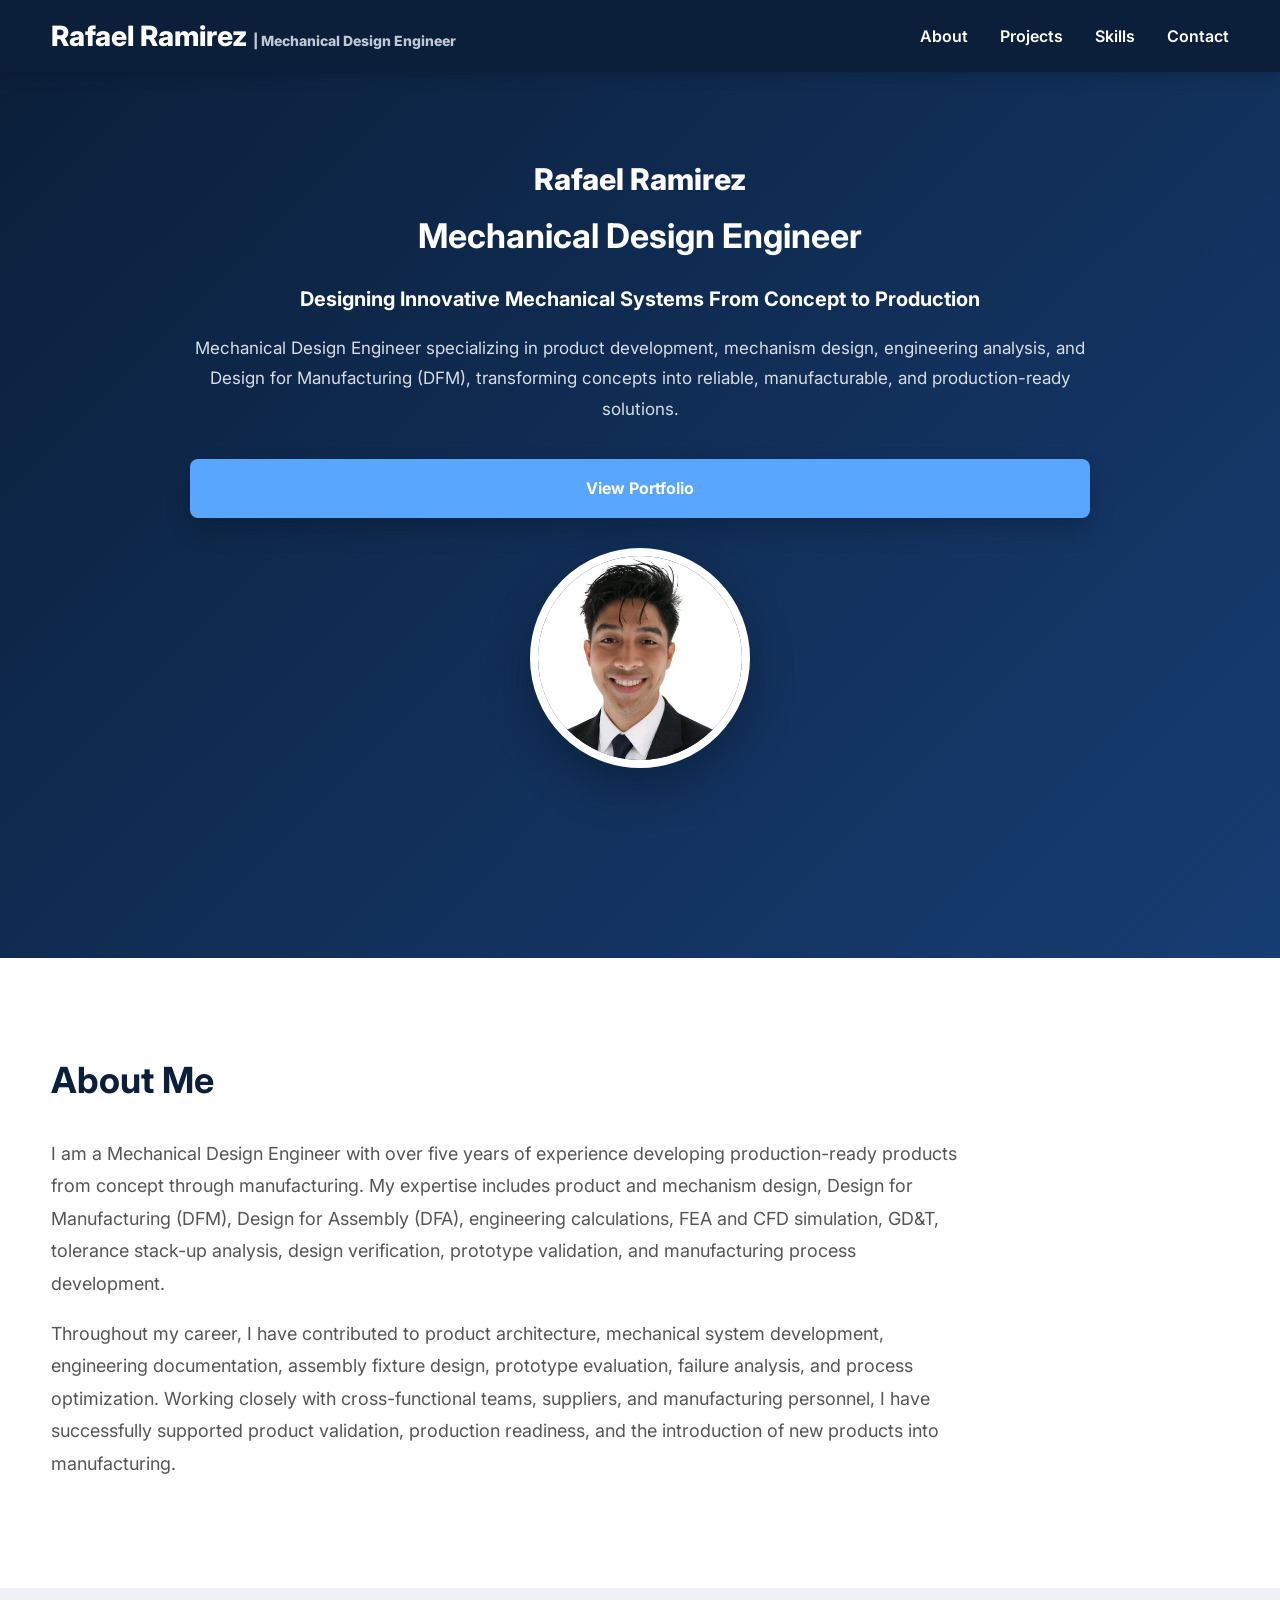
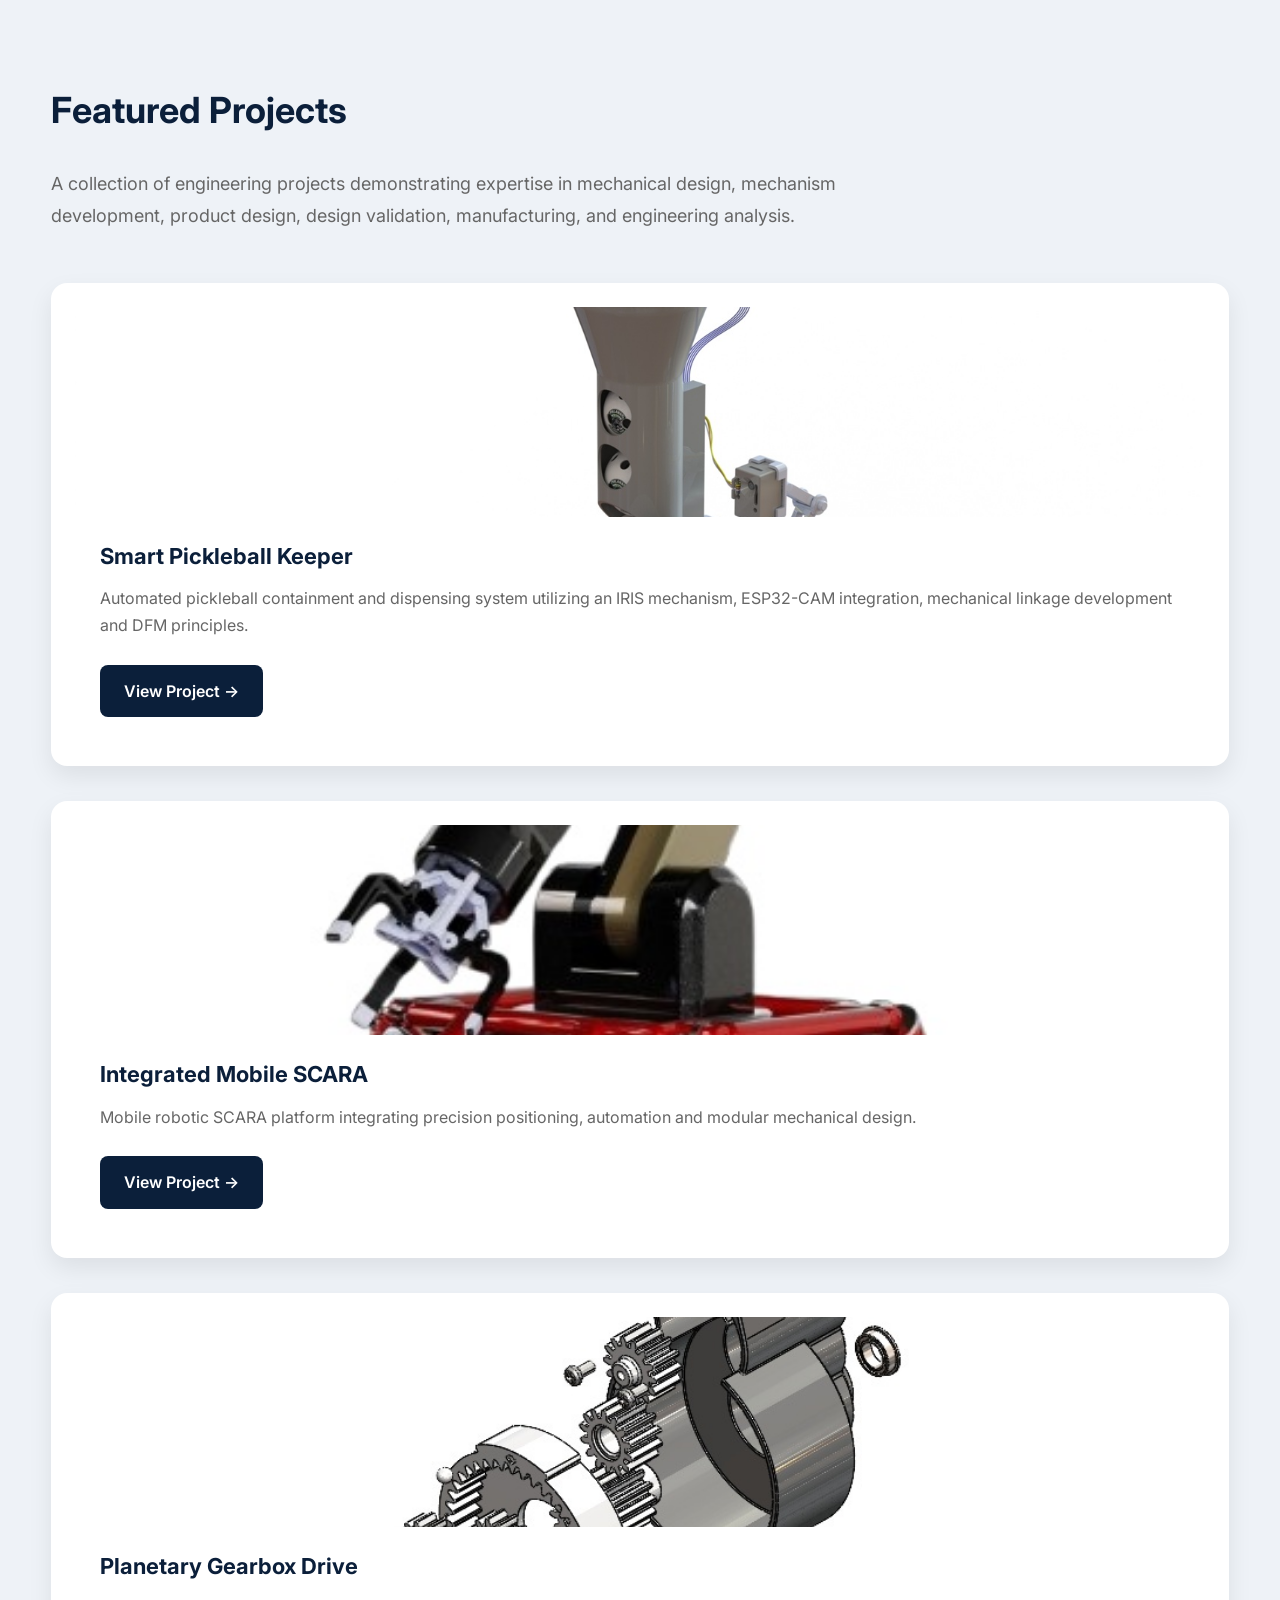
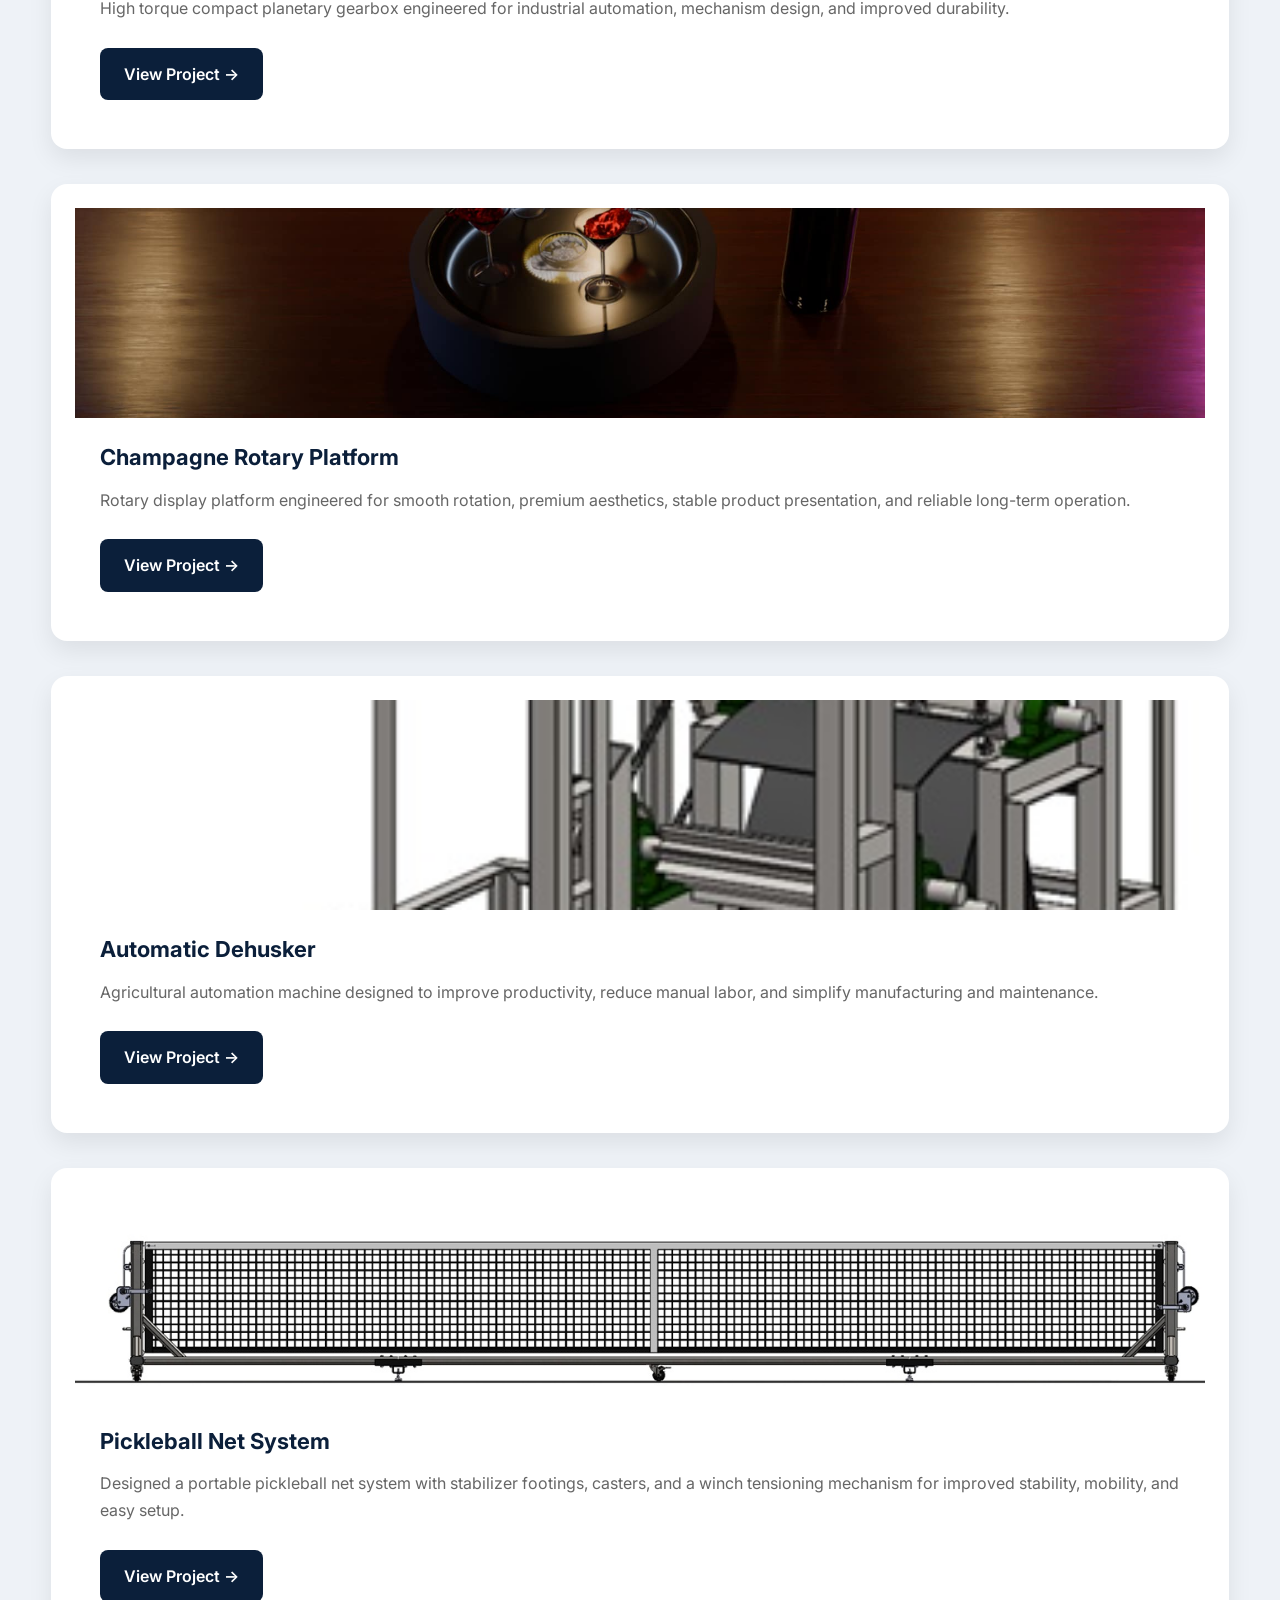
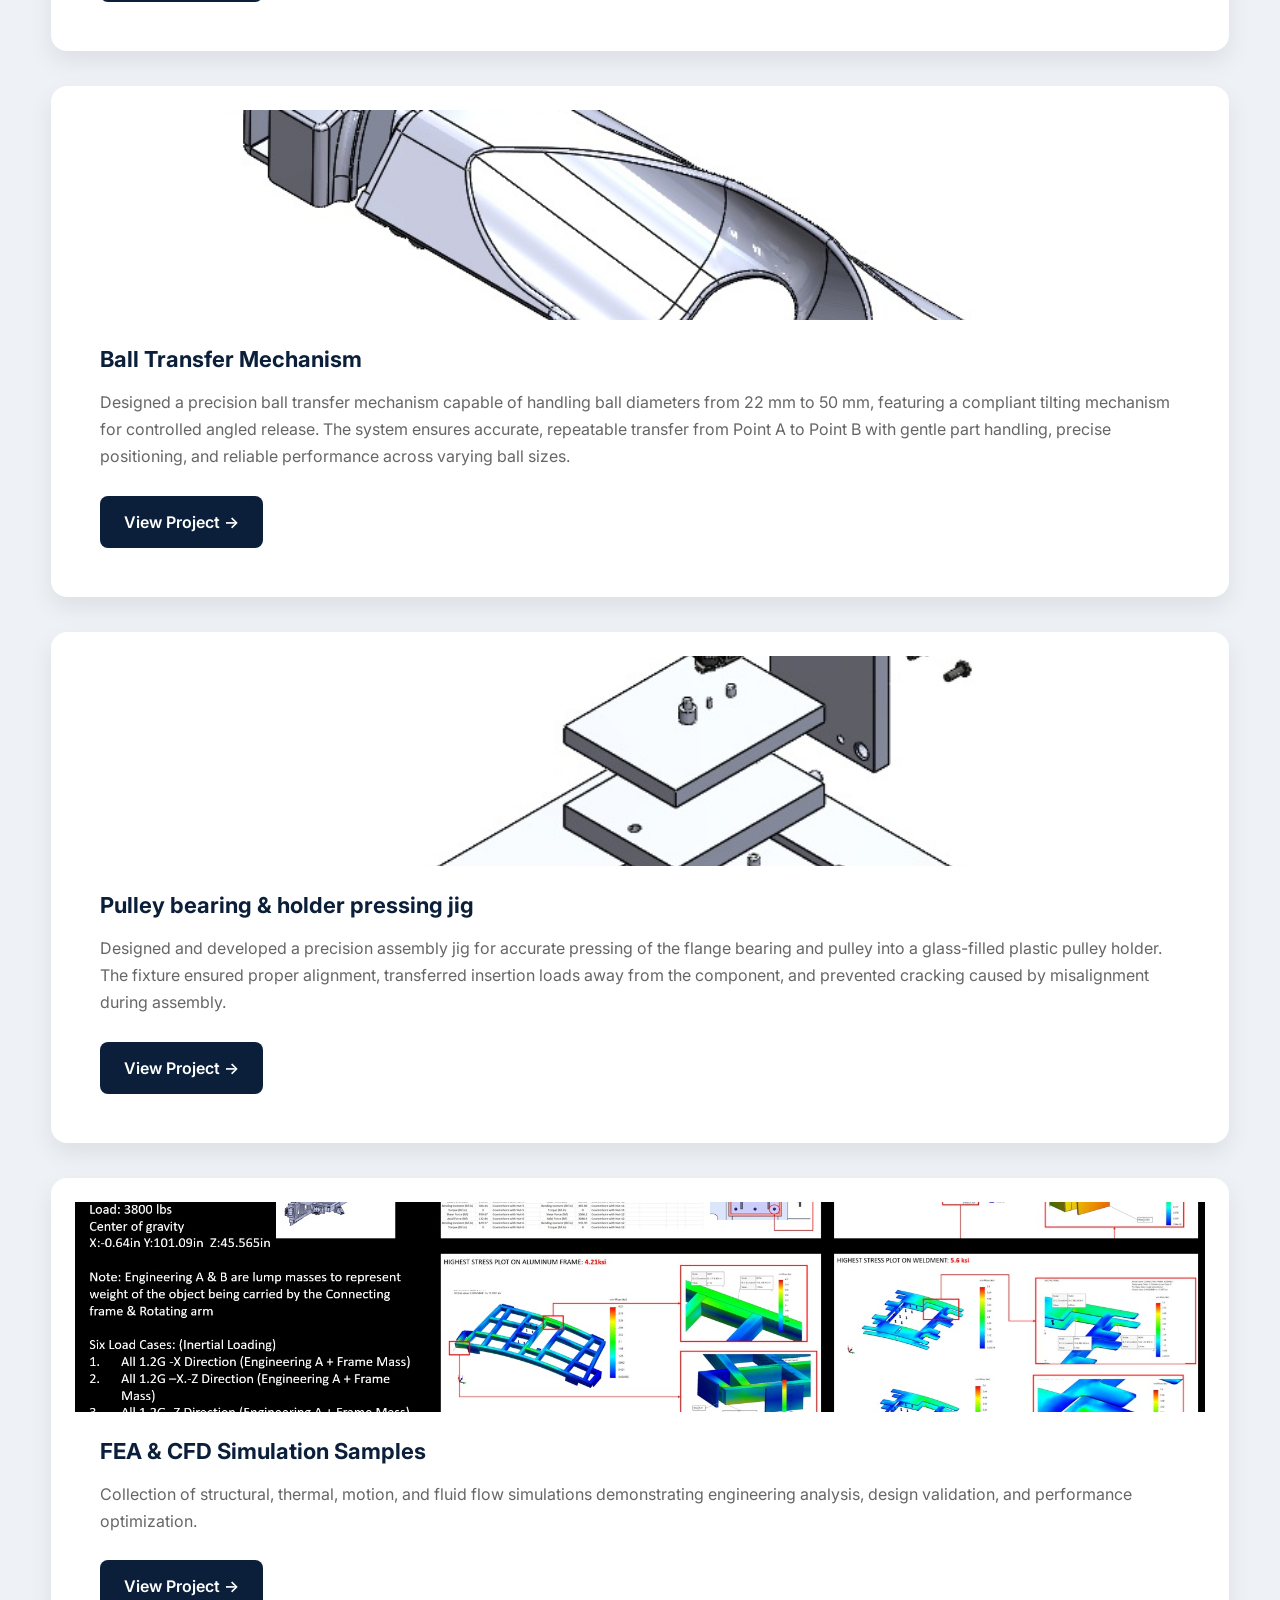
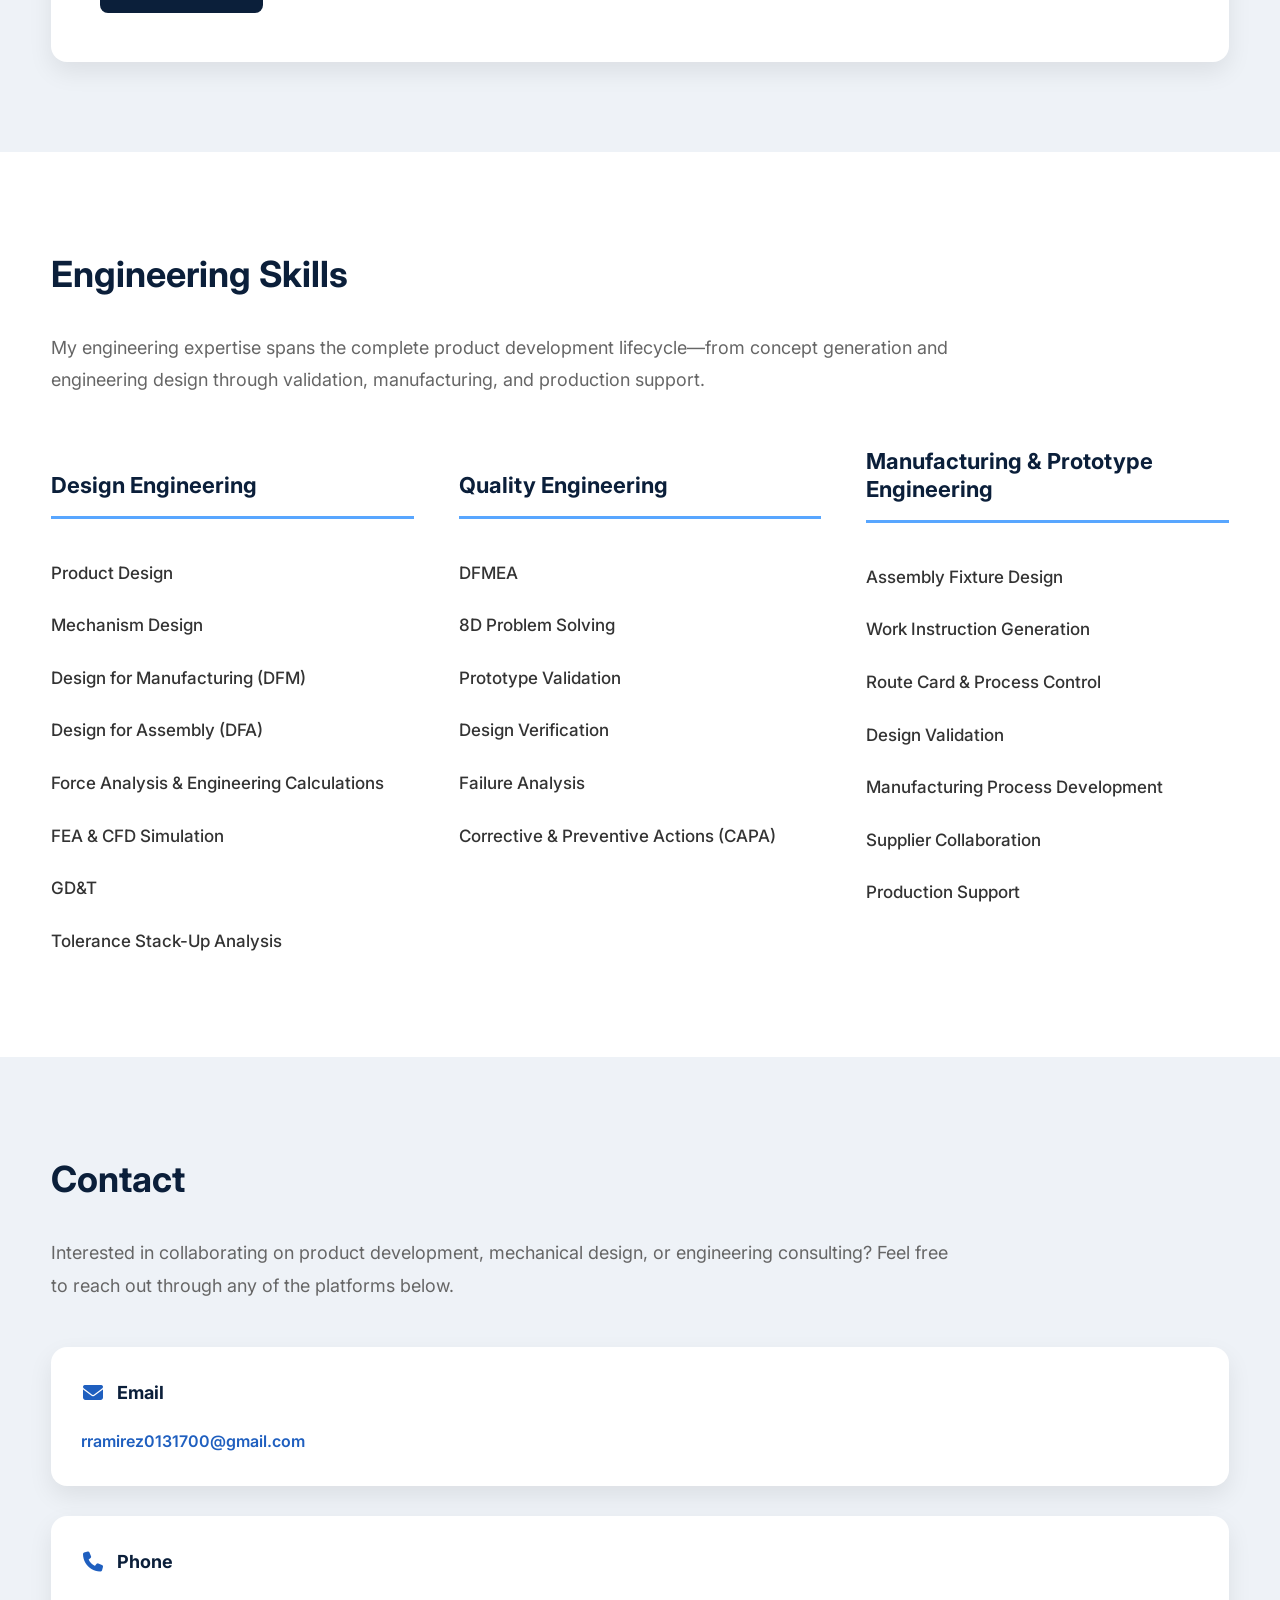
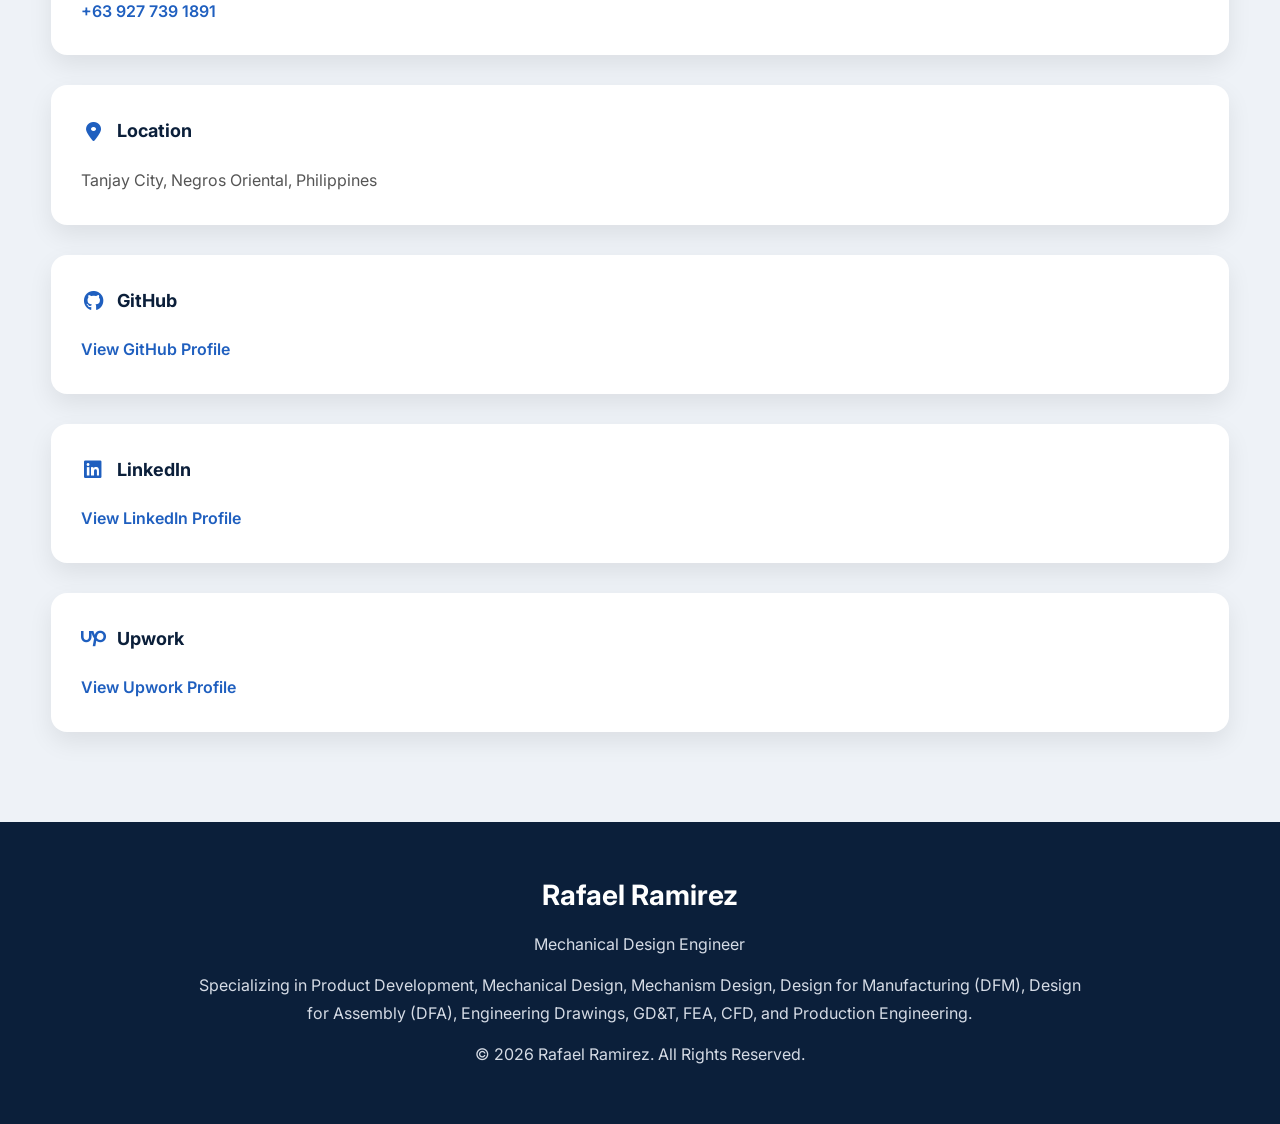
==== commit b55571bc: "Update index.html" ====
--- a/index.html
+++ b/index.html
@@ -40,9 +40,10 @@
 
         <div class="logo">
 
-            <h1>Rafael Ramirez</h1>
-
-            <span>Mechanical Design Engineer</span>
+            <h1>
+                Rafael Ramirez
+                <span>| Mechanical Design Engineer</span>
+            </h1>
 
         </div>
 
@@ -51,11 +52,8 @@
             <ul>
 
                 <li><a href="#about">About</a></li>
-
                 <li><a href="#projects">Projects</a></li>
-
                 <li><a href="#skills">Skills</a></li>
-
                 <li><a href="#contact">Contact</a></li>
 
             </ul>
--- a/style.css
+++ b/style.css
@@ -82,18 +82,12 @@
 ========================================== */
 
 header{
-
     position:sticky;
     top:0;
     z-index:1000;
-
     background:#0b1f3a;
-
     box-shadow:0 4px 15px rgba(0,0,0,.15);
-
-}
-
-/* Keep everything on ONE row */
+}
 
 header .container{
 
@@ -103,9 +97,9 @@
 
     align-items:center;
 
-    min-height:80px;
-
-    gap:30px;
+    min-height:72px;
+
+    padding:0;
 
 }
 
@@ -131,21 +125,21 @@
 
     font-size:28px;
 
+    font-weight:800;
+
     margin:0;
 
-    line-height:1.05;
-
-}
-
-.logo p{
-
-    color:#c5d1df;
+    line-height:1.1;
+
+}
+
+.logo span{
+
+    color:#bfc8d5;
 
     font-size:14px;
 
-    margin-top:4px;
-
-    margin-bottom:0;
+    margin-top:2px;
 
 }
 
@@ -157,13 +151,23 @@
 
     margin-left:auto;
 
+}
+
+nav ul{
+
     display:flex;
 
-    justify-content:flex-end;
+    list-style:none;
+
+    gap:32px;
 
     align-items:center;
 
-    gap:30px;
+}
+
+nav li{
+
+    list-style:none;
 
 }
 
@@ -171,13 +175,13 @@
 
     color:#ffffff;
 
+    font-weight:600;
+
     font-size:16px;
 
-    font-weight:600;
-
     position:relative;
 
-    transition:.25s ease;
+    transition:.3s;
 
 }
 
@@ -1038,238 +1042,208 @@
 
 @media (max-width:768px){
 
-    section{
-
-        padding:65px 0;
-
-    }
-
-    .container{
-
-        width:95%;
-
-    }
-
-    /* ---------- HEADER ---------- */
-
-    header .container{
-
-        display:flex;
-
-        flex-direction:row;
-
-        justify-content:space-between;
-
-        align-items:center;
-
-        gap:12px;
-
-        min-height:72px;
-
-        padding:8px 0;
-
-    }
-
-    .logo{
-
-        flex-shrink:0;
-
-    }
+header .container{
+
+    display:flex;
+
+    flex-direction:row;
+
+    justify-content:space-between;
+
+    align-items:center;
+
+    min-height:68px;
+
+    gap:15px;
+
+}
+
+.logo h1{
+
+    font-size:22px;
+
+}
+
+.logo span{
+
+    font-size:12px;
+
+}
+
+nav ul{
+
+    gap:14px;
+
+    flex-wrap:wrap;
+
+    justify-content:flex-end;
+
+}
+
+nav a{
+
+    font-size:13px;
+
+}
+
+}
+
+    /* ---------- HERO ---------- */
+
+    .hero-content{
+
+        flex-direction:column-reverse;
+
+        text-align:center;
+
+        gap:30px;
+
+    }
+
+    .hero-image img{
+
+        width:220px;
+
+        height:220px;
+
+    }
+
+    .hero-text h1{
+
+        font-size:30px;
+
+    }
+
+    .hero-text h2{
+
+        font-size:34px;
+
+    }
+
+    .hero-text h3{
+
+        font-size:20px;
+
+    }
+
+    .hero-text p{
+
+        font-size:17px;
+
+        margin:auto;
+
+    }
+
+    .btn{
+
+        width:100%;
+
+        text-align:center;
+
+    }
+
+    /* ---------- PROJECTS ---------- */
+
+    .project-grid{
+
+        grid-template-columns:1fr;
+
+    }
+
+    .project-card{
+
+        padding:24px;
+
+    }
+
+    .project-card img{
+
+        height:210px;
+
+    }
+
+    .project-card h3{
+
+        font-size:22px;
+
+    }
+
+    /* ---------- CONTACT ---------- */
+
+    .contact-info{
+
+        grid-template-columns:1fr;
+
+    }
+
+    .contact-info p{
+
+        min-height:auto;
+
+    }
+
+}
+
+/* ==========================================
+   SMALL PHONES
+========================================== */
+
+@media (max-width:480px){
 
     .logo h1{
 
-        font-size:20px;
+        font-size:18px;
 
     }
 
     .logo p{
 
-        font-size:11px;
-
-        margin-top:2px;
+        font-size:10px;
 
     }
 
     nav{
 
-        display:flex;
-
-        justify-content:flex-end;
-
-        align-items:center;
-
-        gap:10px;
-
-        flex-wrap:wrap;
-
-        margin-left:auto;
+        gap:8px;
 
     }
 
     nav a{
 
-        font-size:13px;
-
-        white-space:nowrap;
-
-    }
-
-    /* ---------- HERO ---------- */
-
-    .hero-content{
-
-        flex-direction:column-reverse;
-
-        text-align:center;
-
-        gap:30px;
+        font-size:12px;
 
     }
 
     .hero-image img{
 
-        width:220px;
-
-        height:220px;
-
-    }
-
-    .hero-text h1{
+        width:190px;
+
+        height:190px;
+
+    }
+
+    .hero-text h2{
 
         font-size:30px;
 
     }
 
-    .hero-text h2{
-
-        font-size:34px;
-
-    }
-
-    .hero-text h3{
-
-        font-size:20px;
-
-    }
-
     .hero-text p{
 
-        font-size:17px;
-
-        margin:auto;
-
-    }
-
-    .btn{
-
-        width:100%;
-
-        text-align:center;
-
-    }
-
-    /* ---------- PROJECTS ---------- */
-
-    .project-grid{
-
-        grid-template-columns:1fr;
+        font-size:16px;
 
     }
 
     .project-card{
 
-        padding:24px;
+        padding:20px;
 
     }
 
     .project-card img{
 
-        height:210px;
-
-    }
-
-    .project-card h3{
-
-        font-size:22px;
-
-    }
-
-    /* ---------- CONTACT ---------- */
-
-    .contact-info{
-
-        grid-template-columns:1fr;
-
-    }
-
-    .contact-info p{
-
-        min-height:auto;
-
-    }
-
-}
-
-/* ==========================================
-   SMALL PHONES
-========================================== */
-
-@media (max-width:480px){
-
-    .logo h1{
-
-        font-size:18px;
-
-    }
-
-    .logo p{
-
-        font-size:10px;
-
-    }
-
-    nav{
-
-        gap:8px;
-
-    }
-
-    nav a{
-
-        font-size:12px;
-
-    }
-
-    .hero-image img{
-
-        width:190px;
-
         height:190px;
 
     }
 
-    .hero-text h2{
-
-        font-size:30px;
-
-    }
-
-    .hero-text p{
-
-        font-size:16px;
-
-    }
-
-    .project-card{
-
-        padding:20px;
-
-    }
-
-    .project-card img{
-
-        height:190px;
-
-    }
-
-}
+}
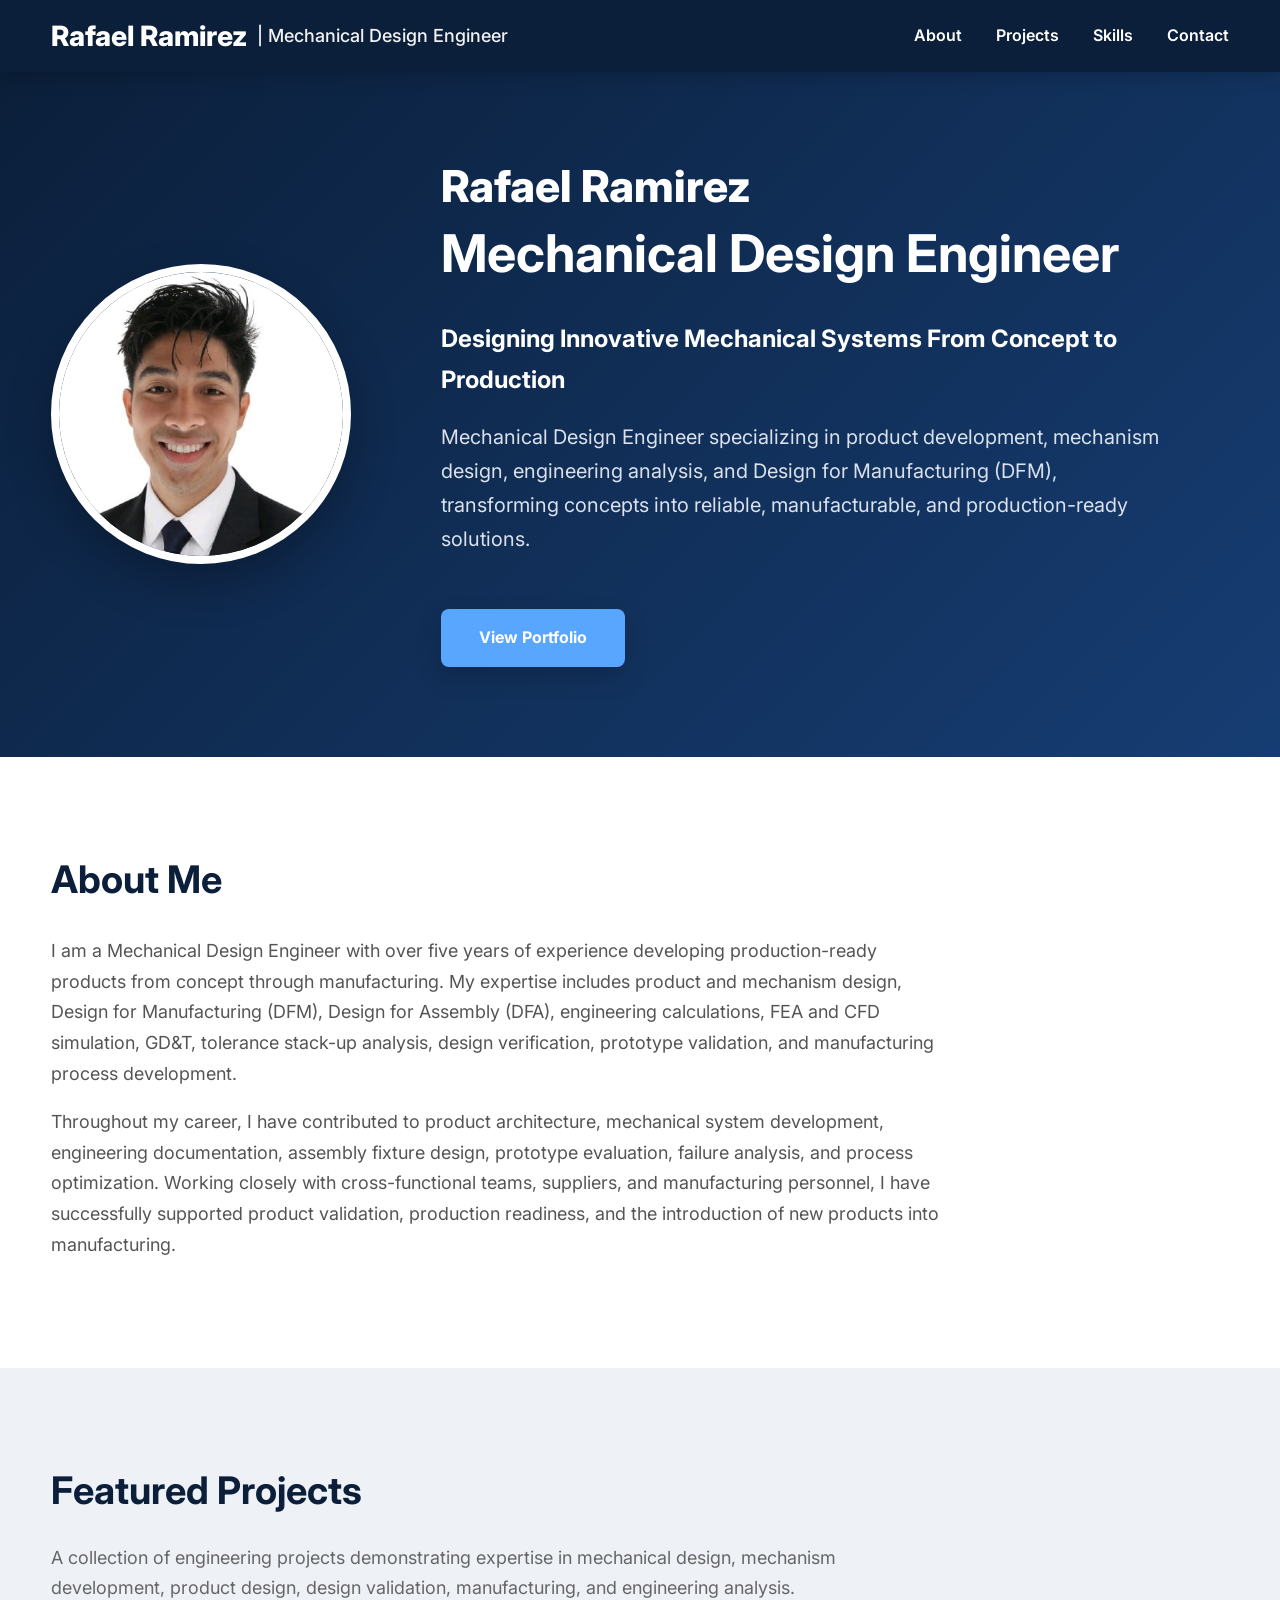
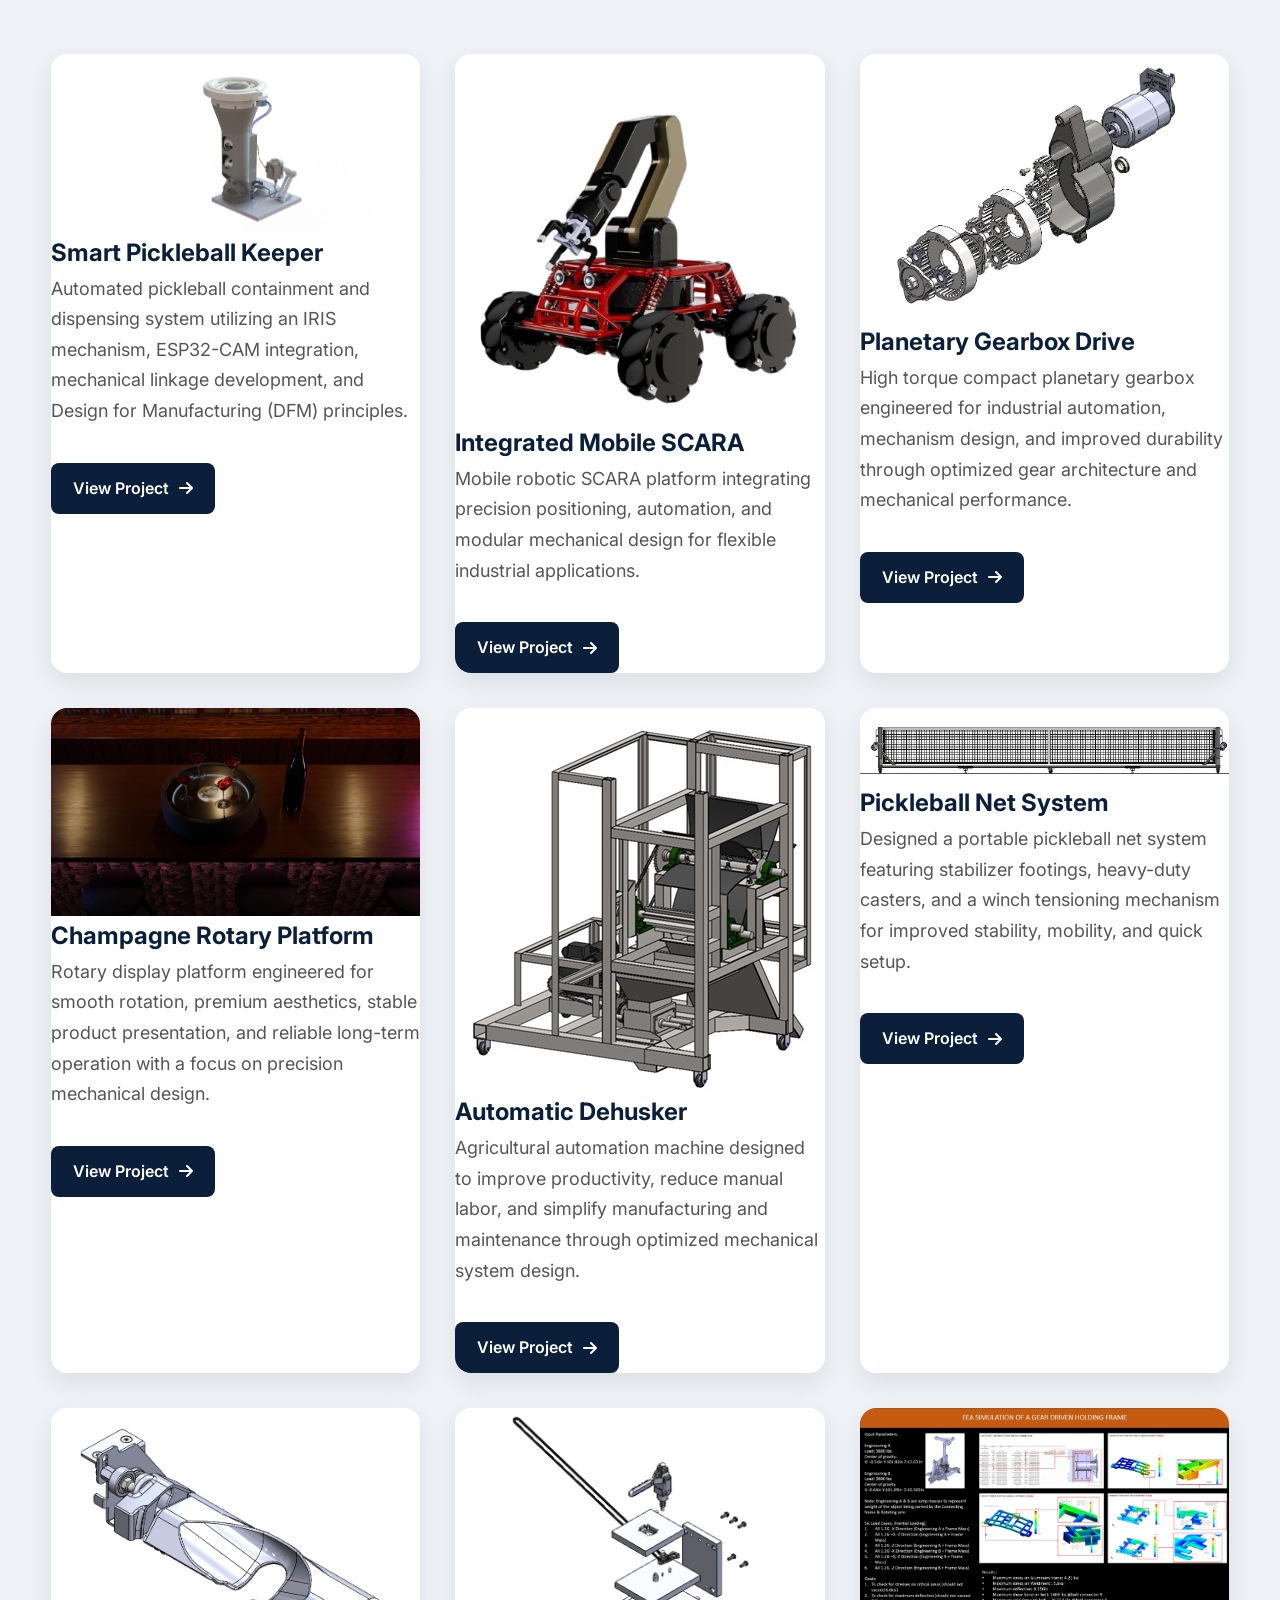
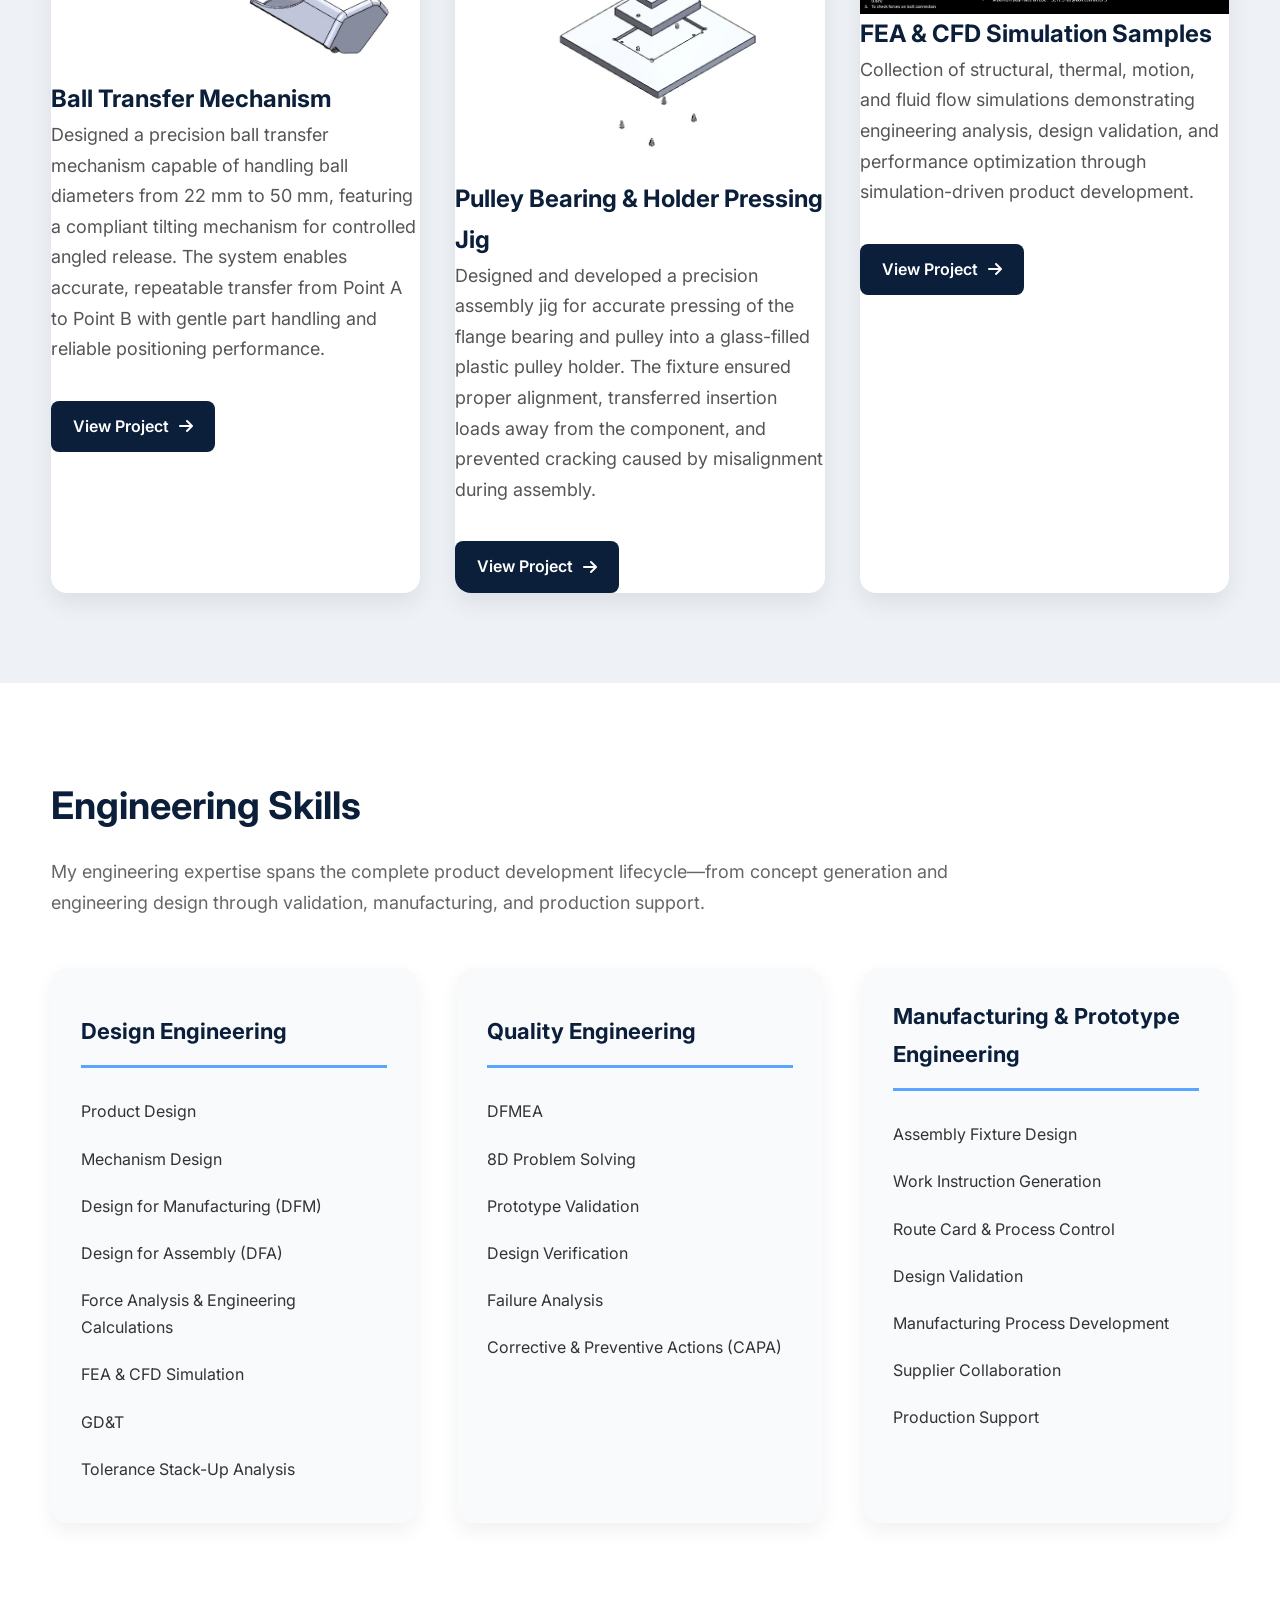
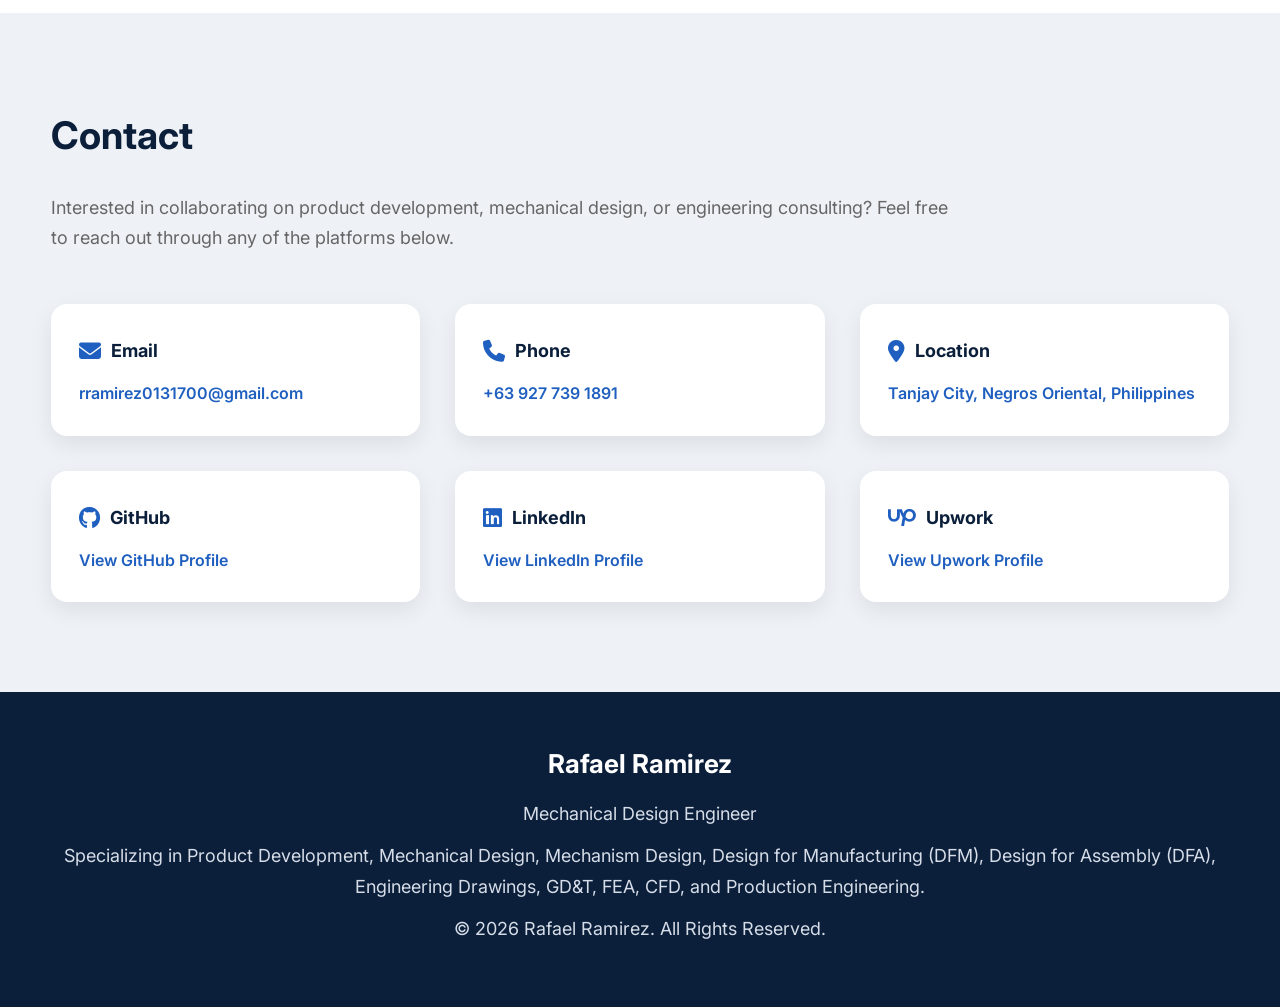
==== commit 6c7674c5: "Update index.html" ====
--- a/index.html
+++ b/index.html
@@ -186,20 +186,31 @@
 
 <div class="project-card">
 
-    <img src="smart-pickleball.jpg"
-     alt="Smart Pickleball Keeper">
-
-    <h3> Smart Pickleball Keeper</h3>
-
-    <p>
-        Automated pickleball containment and dispensing system utilizing an
-        IRIS mechanism, ESP32-CAM integration, mechanical linkage
-        development and DFM principles.
-    </p>
-
     <a href="Projects/Smart-Pickleball-Keeper/index.html">
-        View Project →
-    </a>
+        <img src="smart-pickleball.jpg"
+             alt="Smart Pickleball Keeper">
+    </a>
+
+    <div class="project-content">
+
+        <h3>Smart Pickleball Keeper</h3>
+
+        <p>
+            Automated pickleball containment and dispensing system utilizing an
+            IRIS mechanism, ESP32-CAM integration, mechanical linkage
+            development, and Design for Manufacturing (DFM) principles.
+        </p>
+
+        <a class="project-btn"
+           href="Projects/Smart-Pickleball-Keeper/index.html">
+
+            View Project
+
+            <i class="fa-solid fa-arrow-right"></i>
+
+        </a>
+
+    </div>
 
 </div>
 
@@ -211,19 +222,31 @@
 
 <div class="project-card">
 
-    <img src="scara.jpg"
-         alt="Integrated Mobile SCARA">
-
-    <h3> Integrated Mobile SCARA</h3>
-
-    <p>
-        Mobile robotic SCARA platform integrating precision positioning,
-        automation and modular mechanical design.
-    </p>
-
     <a href="Projects/Integrated-Mobile-SCARA/index.html">
-        View Project →
-    </a>
+        <img src="scara.jpg"
+             alt="Integrated Mobile SCARA">
+    </a>
+
+    <div class="project-content">
+
+        <h3>Integrated Mobile SCARA</h3>
+
+        <p>
+            Mobile robotic SCARA platform integrating precision positioning,
+            automation, and modular mechanical design for flexible industrial
+            applications.
+        </p>
+
+        <a class="project-btn"
+           href="Projects/Integrated-Mobile-SCARA/index.html">
+
+            View Project
+
+            <i class="fa-solid fa-arrow-right"></i>
+
+        </a>
+
+    </div>
 
 </div>
 
@@ -234,51 +257,64 @@
 <!-- ================================= -->
 
 <div class="project-card">
-    <img src="Planetary.jpg"
-         alt="Planetary Gearbox Drive">
-
-<h3>Planetary Gearbox Drive</h3>
-
-<p>
-
-High torque compact planetary gearbox engineered for industrial
-automation,
-mechanism design,
-and improved durability.
-
-</p>
-
-<a href="Projects/Planetary-Gearbox-Drive/index.html">
-
-View Project →
-
-</a>
+
+    <a href="Projects/Planetary-Gearbox-Drive/index.html">
+        <img src="Planetary.jpg"
+             alt="Planetary Gearbox Drive">
+    </a>
+
+    <div class="project-content">
+
+        <h3>Planetary Gearbox Drive</h3>
+
+        <p>
+            High torque compact planetary gearbox engineered for industrial
+            automation, mechanism design, and improved durability through
+            optimized gear architecture and mechanical performance.
+        </p>
+
+        <a class="project-btn"
+           href="Projects/Planetary-Gearbox-Drive/index.html">
+
+            View Project
+
+            <i class="fa-solid fa-arrow-right"></i>
+
+        </a>
+
+    </div>
 
 </div>
 
     <!-- ================================= -->
 
 <div class="project-card">
-    
-    <img src="Champagne.jpg"
-         alt="Champagne Rotary Platform">
-
-<h3>Champagne Rotary Platform</h3>
-
-<p>
-
-Rotary display platform engineered for smooth rotation,
-premium aesthetics,
-stable product presentation,
-and reliable long-term operation.
-
-</p>
-
-<a href="Projects/Champagne-Rotary-Platform/index.html">
-
-View Project →
-
-</a>
+
+    <a href="Projects/Champagne-Rotary-Platform/index.html">
+        <img src="Champagne.jpg"
+             alt="Champagne Rotary Platform">
+    </a>
+
+    <div class="project-content">
+
+        <h3>Champagne Rotary Platform</h3>
+
+        <p>
+            Rotary display platform engineered for smooth rotation,
+            premium aesthetics, stable product presentation, and reliable
+            long-term operation with a focus on precision mechanical design.
+        </p>
+
+        <a class="project-btn"
+           href="Projects/Champagne-Rotary-Platform/index.html">
+
+            View Project
+
+            <i class="fa-solid fa-arrow-right"></i>
+
+        </a>
+
+    </div>
 
 </div>
 
@@ -289,26 +325,32 @@
 <!-- ================================= -->
 
 <div class="project-card">
-    
-     <img src="Dehusker.jpg"
-         alt="Automatic Dehusker">
-
-<h3>Automatic Dehusker</h3>
-
-<p>
-
-Agricultural automation machine designed to improve
-productivity,
-reduce manual labor,
-and simplify manufacturing and maintenance.
-
-</p>
-
-<a href="Projects/Automatic-Dehusker/index.html">
-
-View Project →
-
-</a>
+
+    <a href="Projects/Automatic-Dehusker/index.html">
+        <img src="Dehusker.jpg"
+             alt="Automatic Dehusker">
+    </a>
+
+    <div class="project-content">
+
+        <h3>Automatic Dehusker</h3>
+
+        <p>
+            Agricultural automation machine designed to improve productivity,
+            reduce manual labor, and simplify manufacturing and maintenance
+            through optimized mechanical system design.
+        </p>
+
+        <a class="project-btn"
+           href="Projects/Automatic-Dehusker/index.html">
+
+            View Project
+
+            <i class="fa-solid fa-arrow-right"></i>
+
+        </a>
+
+    </div>
 
 </div>
 
@@ -319,25 +361,32 @@
 <!-- ================================= -->
 
 <div class="project-card">
-    <img src="Pickleball net.jpg"
-         alt="Pickleball Net System">
-    
-
-<h3>Pickleball Net System</h3>
-
-<p>
-
-Designed a portable pickleball net system with stabilizer footings,
-casters, and a winch tensioning mechanism for improved stability, 
-mobility, and easy setup.
-
-</p>
-
-<a href="Projects/Pickleball-Net-System/index.html">
-
-View Project →
-
-</a>
+
+    <a href="Projects/Pickleball-Net-System/index.html">
+        <img src="Pickleball net.jpg"
+             alt="Pickleball Net System">
+    </a>
+
+    <div class="project-content">
+
+        <h3>Pickleball Net System</h3>
+
+        <p>
+            Designed a portable pickleball net system featuring stabilizer
+            footings, heavy-duty casters, and a winch tensioning mechanism
+            for improved stability, mobility, and quick setup.
+        </p>
+
+        <a class="project-btn"
+           href="Projects/Pickleball-Net-System/index.html">
+
+            View Project
+
+            <i class="fa-solid fa-arrow-right"></i>
+
+        </a>
+
+    </div>
 
 </div>
 
@@ -348,25 +397,34 @@
 <!-- ================================= -->
 
 <div class="project-card">
-    <img src="Ball.jpg"
-         alt="Ball Transfer Mechanism">
-
-<h3>Ball Transfer Mechanism</h3>
-
-<p>
-
-Designed a precision ball transfer mechanism capable of handling ball diameters from 22 mm to 50 mm, 
-featuring a compliant tilting mechanism for controlled angled release. 
-The system ensures accurate, repeatable transfer from Point A to Point B with gentle part handling,
-precise positioning, and reliable performance across varying ball sizes.
-
-</p>
-
-<a href="Projects/Ball Transfer Mechanism/index.html">
-
-View Project →
-
-</a>
+
+    <a href="Projects/Ball Transfer Mechanism/index.html">
+        <img src="Ball.jpg"
+             alt="Ball Transfer Mechanism">
+    </a>
+
+    <div class="project-content">
+
+        <h3>Ball Transfer Mechanism</h3>
+
+        <p>
+            Designed a precision ball transfer mechanism capable of handling
+            ball diameters from 22 mm to 50 mm, featuring a compliant tilting
+            mechanism for controlled angled release. The system enables
+            accurate, repeatable transfer from Point A to Point B with gentle
+            part handling and reliable positioning performance.
+        </p>
+
+        <a class="project-btn"
+           href="Projects/Ball Transfer Mechanism/index.html">
+
+            View Project
+
+            <i class="fa-solid fa-arrow-right"></i>
+
+        </a>
+
+    </div>
 
 </div>
 
@@ -377,21 +435,34 @@
 <!-- ================================= -->
 
 <div class="project-card">
-    <img src="Kicker.jpg"
-         alt="Pulley bearing & holder pressing jig">
-
-<h3>Pulley bearing & holder pressing jig</h3>
-
-<p>Designed and developed a precision assembly jig for accurate pressing of the flange bearing 
-and pulley into a glass-filled plastic pulley holder.
-The fixture ensured proper alignment, transferred insertion loads away from the component, 
-and prevented cracking caused by misalignment during assembly.</p>
-
-<a href="Projects/Front-pulley-bearing/index.html">
-
-View Project →
-
-</a>
+
+    <a href="Projects/Front-pulley-bearing/index.html">
+        <img src="Kicker.jpg"
+             alt="Pulley Bearing and Holder Pressing Jig">
+    </a>
+
+    <div class="project-content">
+
+        <h3>Pulley Bearing & Holder Pressing Jig</h3>
+
+        <p>
+            Designed and developed a precision assembly jig for accurate
+            pressing of the flange bearing and pulley into a glass-filled
+            plastic pulley holder. The fixture ensured proper alignment,
+            transferred insertion loads away from the component, and prevented
+            cracking caused by misalignment during assembly.
+        </p>
+
+        <a class="project-btn"
+           href="Projects/Front-pulley-bearing/index.html">
+
+            View Project
+
+            <i class="fa-solid fa-arrow-right"></i>
+
+        </a>
+
+    </div>
 
 </div>
 
@@ -402,30 +473,33 @@
 <!-- ================================= -->
 
 <div class="project-card">
-     <img src="FEA.jpg"
-         alt="FEA & CFD Simulation Samples">
-
-<h3>FEA & CFD Simulation Samples</h3>
-
-<p>
-
-Collection of structural,
-thermal,
-motion,
-and fluid flow simulations demonstrating engineering
-analysis,
-design validation,
-and performance optimization.
-
-</p>
-
-<a href="Projects/FEA-CFD-Simulation-Samples/index.html">
-
-View Project →
-
-</a>
-
-</div>
+
+    <a href="Projects/FEA-CFD-Simulation-Samples/index.html">
+        <img src="FEA.jpg"
+             alt="FEA and CFD Simulation Samples">
+    </a>
+
+    <div class="project-content">
+
+        <h3>FEA & CFD Simulation Samples</h3>
+
+        <p>
+            Collection of structural, thermal, motion, and fluid flow
+            simulations demonstrating engineering analysis, design
+            validation, and performance optimization through simulation-driven
+            product development.
+        </p>
+
+        <a class="project-btn"
+           href="Projects/FEA-CFD-Simulation-Samples/index.html">
+
+            View Project
+
+            <i class="fa-solid fa-arrow-right"></i>
+
+        </a>
+
+    </div>
 
 </div>
 
@@ -535,83 +609,119 @@
 
         <div class="contact-info">
 
-            <!-- Email -->
-            <p>
-                <strong>
-                    <i class="fa-solid fa-envelope"></i>
-                    Email
-                </strong>
-
-                <a href="mailto:rramirez0131700@gmail.com">
-                    rramirez0131700@gmail.com
-                </a>
-            </p>
-
-            <!-- Phone -->
-            <p>
-                <strong>
-                    <i class="fa-solid fa-phone"></i>
-                    Phone
-                </strong>
-
-                <a href="tel:+639277391891">
-                    +63 927 739 1891
-                </a>
-            </p>
-
-            <!-- Location -->
-            <p>
-                <strong>
-                    <i class="fa-solid fa-location-dot"></i>
-                    Location
-                </strong>
-
-                Tanjay City, Negros Oriental, Philippines
-            </p>
-
-            <!-- GitHub -->
-            <p>
-                <strong>
-                    <i class="fa-brands fa-github"></i>
-                    GitHub
-                </strong>
-
-                <a href="https://github.com/rramirez0131700"
-                   target="_blank"
-                   rel="noopener noreferrer">
-                    View GitHub Profile
-                </a>
-            </p>
-
-            <!-- LinkedIn -->
-            <p>
-                <strong>
-                    <i class="fa-brands fa-linkedin"></i>
-                    LinkedIn
-                </strong>
-
-                <a href="https://www.linkedin.com/in/rafael-ramirez-45714a26a/"
-                   target="_blank"
-                   rel="noopener noreferrer">
-                    View LinkedIn Profile
-                </a>
-            </p>
-
-            <!-- Upwork -->
-            <p>
-                <strong>
-                    <i class="fa-brands fa-upwork"></i>
-                    Upwork
-                </strong>
-
-                <a href="https://www.upwork.com/freelancers/rafaelr49"
-                   target="_blank"
-                   rel="noopener noreferrer">
-                    View Upwork Profile
-                </a>
-            </p>
-
-        </div>
+
+<!-- EMAIL -->
+<div class="contact-card">
+
+    <strong>
+        <i class="fa-solid fa-envelope"></i>
+        Email
+    </strong>
+
+    <a href="mailto:rramirez0131700@gmail.com">
+        rramirez0131700@gmail.com
+    </a>
+
+</div>
+
+
+
+<!-- PHONE -->
+<div class="contact-card">
+
+    <strong>
+        <i class="fa-solid fa-phone"></i>
+        Phone
+    </strong>
+
+    <a href="tel:+639277391891">
+        +63 927 739 1891
+    </a>
+
+</div>
+
+
+
+<!-- LOCATION -->
+<div class="contact-card">
+
+    <strong>
+        <i class="fa-solid fa-location-dot"></i>
+        Location
+    </strong>
+
+    <a href="https://maps.google.com/?q=Tanjay+City+Negros+Oriental+Philippines"
+       target="_blank"
+       rel="noopener noreferrer">
+
+        Tanjay City, Negros Oriental, Philippines
+
+    </a>
+
+</div>
+
+
+
+<!-- GITHUB -->
+<div class="contact-card">
+
+    <strong>
+        <i class="fa-brands fa-github"></i>
+        GitHub
+    </strong>
+
+    <a href="https://github.com/rramirez0131700"
+       target="_blank"
+       rel="noopener noreferrer">
+
+        View GitHub Profile
+
+    </a>
+
+</div>
+
+
+
+<!-- LINKEDIN -->
+<div class="contact-card">
+
+    <strong>
+        <i class="fa-brands fa-linkedin"></i>
+        LinkedIn
+    </strong>
+
+    <a href="https://www.linkedin.com/in/rafael-ramirez-45714a26a/"
+       target="_blank"
+       rel="noopener noreferrer">
+
+        View LinkedIn Profile
+
+    </a>
+
+</div>
+
+
+
+<!-- UPWORK -->
+<div class="contact-card">
+
+    <strong>
+        <i class="fa-brands fa-upwork"></i>
+        Upwork
+    </strong>
+
+    <a href="https://www.upwork.com/freelancers/rafaelr49"
+       target="_blank"
+       rel="noopener noreferrer">
+
+        View Upwork Profile
+
+    </a>
+
+</div>
+
+
+</div>
 
     </div>
 
--- a/style.css
+++ b/style.css
@@ -1,12 +1,12 @@
-/* ==========================================
+/* ==========================================================
    RAFAEL RAMIREZ PORTFOLIO
    PART 1
-   Global • Typography • Header • Hero
-========================================== */
-
-/* ==========================================
+   RESET • GLOBAL • HEADER • HERO • ABOUT
+========================================================== */
+
+/* ==========================================================
    RESET
-========================================== */
+========================================================== */
 
 *{
     margin:0;
@@ -19,1231 +19,1222 @@
 }
 
 body{
+
     font-family:'Inter',sans-serif;
+
     background:#f5f7fa;
+
     color:#222;
-    line-height:1.8;
+
+    line-height:1.7;
+
     overflow-x:hidden;
-}
-
-/* ==========================================
+
+}
+
+/* ==========================================================
    GLOBAL
-========================================== */
+========================================================== */
 
 .container{
+
     width:min(92%,1200px);
+
     margin:auto;
+
 }
 
 section{
+
     padding:90px 0;
+
+}
+
+img{
+
+    max-width:100%;
+
+    display:block;
+
 }
 
 a{
+
     text-decoration:none;
+
     color:inherit;
-}
-
-img{
+
+}
+
+ul{
+
+    list-style:none;
+
+}
+
+/* ==========================================================
+   TYPOGRAPHY
+========================================================== */
+
+h1{
+
+    font-size:44px;
+
+    font-weight:800;
+
+    line-height:1.1;
+
+}
+
+h2{
+
+    font-size:38px;
+
+    color:#0b1f3a;
+
+    margin-bottom:25px;
+
+    font-weight:700;
+
+}
+
+h3{
+
+    font-size:24px;
+
+    font-weight:700;
+
+    color:#0b1f3a;
+
+}
+
+p{
+
+    color:#555;
+
+    font-size:18px;
+
+    margin-bottom:18px;
+
+}
+
+/* ==========================================================
+   HEADER
+========================================================== */
+
+header{
+
+    position:sticky;
+
+    top:0;
+
+    z-index:9999;
+
+    background:#0b1f3a;
+
+    box-shadow:0 4px 18px rgba(0,0,0,.18);
+
+}
+
+header .container{
+
+    display:flex;
+
+    justify-content:space-between;
+
+    align-items:center;
+
+    height:72px;
+
+}
+
+/* ==========================================================
+   LOGO
+========================================================== */
+
+.logo{
+
+    display:flex;
+
+    align-items:center;
+
+    flex-shrink:0;
+
+}
+
+.logo h1{
+
+    display:flex;
+
+    align-items:center;
+
+    gap:10px;
+
+    margin:0;
+
+    font-size:28px;
+
+    font-weight:800;
+
+    color:#ffffff;
+
+    white-space:nowrap;
+
+}
+
+.logo h1 span{
+
+    font-size:18px;
+
+    font-weight:500;
+
+    color:#ffffff;
+
+    opacity:.95;
+
+}
+
+/* ==========================================================
+   NAVIGATION
+========================================================== */
+
+nav{
+
+    margin-left:auto;
+
+}
+
+nav ul{
+
+    display:flex;
+
+    align-items:center;
+
+    gap:34px;
+
+}
+
+nav li{
+
+    list-style:none;
+
+}
+
+nav a{
+
+    color:#ffffff;
+
+    font-size:16px;
+
+    font-weight:600;
+
+    position:relative;
+
+    transition:.30s ease;
+
+}
+
+nav a::after{
+
+    content:"";
+
+    position:absolute;
+
+    left:0;
+
+    bottom:-6px;
+
+    width:0;
+
+    height:2px;
+
+    background:#58a6ff;
+
+    transition:.30s;
+
+}
+
+nav a:hover{
+
+    color:#58a6ff;
+
+}
+
+nav a:hover::after{
+
+    width:100%;
+
+}
+
+/* ==========================================================
+   HERO
+========================================================== */
+
+.hero{
+
+    background:linear-gradient(135deg,#0b1f3a,#163d73);
+
+    color:#ffffff;
+
+}
+
+.hero-content{
+
+    display:flex;
+
+    justify-content:space-between;
+
+    align-items:center;
+
+    gap:70px;
+
+}
+
+.hero-text{
+
+    flex:1;
+
+}
+
+.hero-text h2{
+
+    color:#ffffff;
+
+    font-size:52px;
+
+    margin-bottom:20px;
+
+}
+
+.hero-text h3{
+
+    color:#ffffff;
+
+    margin-bottom:20px;
+
+}
+
+.hero-text p{
+
+    color:#dbe2ec;
+
+    font-size:20px;
+
+    max-width:720px;
+
+}
+
+.hero-image{
+
+    flex:0 0 320px;
+
+}
+
+.hero-image img{
+
+    width:300px;
+
+    height:300px;
+
+    object-fit:cover;
+
+    border-radius:50%;
+
+    border:8px solid #ffffff;
+
+    box-shadow:0 20px 45px rgba(0,0,0,.28);
+
+}
+
+/* ==========================================================
+   BUTTON
+========================================================== */
+
+.btn{
+
+    display:inline-block;
+
+    margin-top:35px;
+
+    padding:15px 38px;
+
+    background:#58a6ff;
+
+    color:#ffffff;
+
+    border-radius:8px;
+
+    font-weight:700;
+
+    transition:.30s ease;
+
+    box-shadow:0 10px 25px rgba(0,0,0,.18);
+
+}
+
+.btn:hover{
+
+    background:#2d7fe7;
+
+    transform:translateY(-3px);
+
+    box-shadow:0 18px 35px rgba(0,0,0,.25);
+
+}
+
+/* ==========================================================
+   ABOUT
+========================================================== */
+
+#about{
+
+    background:#ffffff;
+
+}
+
+.section-description{
+
+    max-width:900px;
+
+    color:#666;
+
+    margin-bottom:45px;
+
+}
+
+#about p{
+
+    max-width:900px;
+
+}
+/* ==========================================================
+   PART 2
+   PROJECTS • SKILLS
+========================================================== */
+
+/* ==========================================================
+   PROJECTS
+========================================================== */
+
+#projects{
+
+    background:#eef2f7;
+
+}
+
+.project-grid{
+
+    display:grid;
+
+    grid-template-columns:repeat(3,1fr);
+
+    gap:35px;
+
+    margin-top:50px;
+
+    align-items:stretch;
+
+}
+
+/* ==========================================================
+   PROJECT CARD
+========================================================== */
+
+.project-card{
+
+    background:#ffffff;
+
+    border-radius:16px;
+
+    overflow:hidden;
+
+    box-shadow:0 10px 25px rgba(0,0,0,.08);
+
+    transition:all .35s ease;
+
+}
+
+.project-card:hover{
+
+    transform:translateY(-10px);
+
+    box-shadow:0 20px 45px rgba(11,31,58,.18);
+
+}
+
+.project-card img{
+
+    transition:.45s;
+
+}
+
+.project-card:hover img{
+
+    transform:scale(1.05);
+
+}
+
+.project-btn{
+
+    display:inline-flex;
+
+    align-items:center;
+
+    gap:10px;
+
+    margin-top:18px;
+
+    padding:12px 22px;
+
+    background:#0b1f3a;
+
+    color:#ffffff;
+
+    border-radius:8px;
+
+    font-weight:600;
+
+    transition:.35s;
+
+}
+
+.project-btn:hover{
+
+    background:#1f5fbf;
+
+    transform:translateX(6px);
+
+    box-shadow:0 10px 25px rgba(31,95,191,.35);
+
+}
+
+.project-btn i{
+
+    transition:.35s;
+
+}
+
+.project-btn:hover i{
+
+    transform:translateX(6px);
+
+}
+
+/* ==========================================================
+   SKILLS
+========================================================== */
+
+#skills{
+
+    background:#ffffff;
+
+}
+
+.skills-table{
+
+    display:grid;
+
+    grid-template-columns:repeat(3,1fr);
+
+    gap:40px;
+
+    margin-top:50px;
+
+}
+
+.skills-column{
+
+    background:#f8fafc;
+
+    border-radius:16px;
+
+    padding:30px;
+
+    box-shadow:0 8px 20px rgba(0,0,0,.06);
+
+    transition:.3s ease;
+
+}
+
+.skills-column:hover{
+
+    transform:translateY(-5px);
+
+    box-shadow:0 18px 35px rgba(0,0,0,.12);
+
+}
+
+.skills-column h3{
+    font-size:22px;
+    margin-bottom:20px;
+    padding-bottom:15px;
+    border-bottom:3px solid #58a6ff;
+
+    min-height:70px;
+    display:flex;
+    align-items:flex-end;
+}
+
+.skills-column ul{
+
+    margin:0;
+
+    padding:0;
+
+}
+
+.skills-column li{
+
+    list-style:none;
+
+    padding:10px 0;
+
+    color:#333;
+
+    font-size:16px;
+
+    transition:.25s;
+
+}
+
+.skills-column li:hover{
+
+    color:#1f5fbf;
+
+    transform:translateX(6px);
+
+}
+
+/* ==========================================================
+   SECTION SPACING
+========================================================== */
+
+#projects h2,
+#skills h2{
+
+    margin-bottom:20px;
+
+}
+
+#projects .section-description,
+#skills .section-description{
+
+    margin-bottom:50px;
+
+}
+/* ==========================================================
+   PART 3
+   CONTACT • FOOTER • ANIMATIONS
+========================================================== */
+
+/* ==========================================================
+   CONTACT
+========================================================== */
+
+#contact{
+
+    background:#eef2f7;
+
+}
+
+#contact .section-description{
+
+    max-width:900px;
+
+    margin-bottom:50px;
+
+    color:#666;
+
+}
+
+/* ---------- CONTACT GRID ---------- */
+
+.contact-info{
+
+    display:grid;
+
+    grid-template-columns:repeat(3,1fr);
+
+    gap:35px;
+
+    margin-top:45px;
+
+}
+
+/* ---------- CONTACT CARD ---------- */
+
+.contact-card{
+
+    background:#ffffff;
+
+    padding:28px;
+
+    border-radius:16px;
+
+    box-shadow:0 8px 22px rgba(0,0,0,.08);
+
+    transition:all .35s ease;
+
+    border-top:4px solid transparent;
+
+}
+
+.contact-card:hover{
+
+    transform:translateY(-8px);
+
+    border-top:4px solid #1f5fbf;
+
+    box-shadow:0 20px 40px rgba(11,31,58,.16);
+
+}
+
+.contact-card strong{
+
+    display:flex;
+
+    align-items:center;
+
+    gap:10px;
+
+    margin-bottom:14px;
+
+    color:#0b1f3a;
+
+    font-size:18px;
+
+}
+
+.contact-card i{
+
+    color:#1f5fbf;
+
+    font-size:22px;
+
+    transition:.35s;
+
+}
+
+.contact-card:hover i{
+
+    transform:rotate(10deg) scale(1.15);
+
+}
+
+.contact-card a{
+
+    color:#1f5fbf;
+
+    font-weight:600;
+
+    transition:.3s;
+
+}
+
+.contact-card a:hover{
+
+    color:#58a6ff;
+
+}
+
+/* ==========================================================
+   FOOTER
+========================================================== */
+
+footer{
+
+    background:#0b1f3a;
+
+    color:#ffffff;
+
+    padding:50px 0;
+
+    text-align:center;
+
+}
+
+footer h3{
+
+    color:#ffffff;
+
+    margin-bottom:12px;
+
+    font-size:26px;
+
+}
+
+footer p{
+
+    color:#d6dde8;
+
+    margin-bottom:12px;
+
+}
+
+.footer-links{
+
+    display:flex;
+
+    justify-content:center;
+
+    gap:25px;
+
+    margin:25px 0;
+
+}
+
+.footer-links a{
+
+    color:#ffffff;
+
+    font-weight:600;
+
+    transition:.3s;
+
+}
+
+.footer-links a:hover{
+
+    color:#58a6ff;
+
+}
+
+footer small{
+
     display:block;
-    max-width:100%;
-}
-
-/* ==========================================
-   TYPOGRAPHY
-========================================== */
-
-h1{
-    font-size:42px;
-    font-weight:800;
-    line-height:1.15;
-}
-
-h2{
-    font-size:36px;
-    font-weight:700;
-    color:#0b1f3a;
-    margin-bottom:25px;
-}
-
-h3{
+
+    margin-top:25px;
+
+    color:#9fb0c8;
+
+}
+
+/* ==========================================================
+   ANIMATIONS
+========================================================== */
+
+@keyframes fadeUp{
+
+    from{
+
+        opacity:0;
+
+        transform:translateY(35px);
+
+    }
+
+    to{
+
+        opacity:1;
+
+        transform:translateY(0);
+
+    }
+
+}
+
+@keyframes fadeIn{
+
+    from{
+
+        opacity:0;
+
+    }
+
+    to{
+
+        opacity:1;
+
+    }
+
+}
+
+section{
+
+    animation:fadeUp .8s ease;
+
+}
+
+/* ==========================================================
+   SCROLLBAR
+========================================================== */
+
+::-webkit-scrollbar{
+
+    width:10px;
+
+}
+
+::-webkit-scrollbar-track{
+
+    background:#edf1f5;
+
+}
+
+::-webkit-scrollbar-thumb{
+
+    background:#0b1f3a;
+
+    border-radius:20px;
+
+}
+
+::-webkit-scrollbar-thumb:hover{
+
+    background:#1f5fbf;
+
+}
+/* ==========================================================
+   PART 4
+   RESPONSIVE DESIGN
+========================================================== */
+
+/* ==========================================================
+   LARGE TABLETS
+========================================================== */
+
+@media (max-width:1024px){
+
+.container{
+
+    width:94%;
+
+}
+
+section{
+
+    padding:80px 0;
+
+}
+
+/* ---------- HEADER ---------- */
+
+header .container{
+
+    height:70px;
+
+}
+
+.logo h1{
+
     font-size:24px;
-    font-weight:700;
-    line-height:1.35;
-}
-
-p{
-    color:#555;
-    margin-bottom:18px;
-}
-
-/* ==========================================
-   HEADER
-========================================== */
-
-header{
-    position:sticky;
-    top:0;
-    z-index:1000;
-    background:#0b1f3a;
-    box-shadow:0 4px 15px rgba(0,0,0,.15);
-}
+
+}
+
+.logo h1 span{
+
+    font-size:16px;
+
+}
+
+nav ul{
+
+    gap:22px;
+
+}
+
+nav a{
+
+    font-size:15px;
+
+}
+
+/* ---------- HERO ---------- */
+
+.hero-content{
+
+    gap:50px;
+
+}
+
+.hero-text h2{
+
+    font-size:44px;
+
+}
+
+.hero-text p{
+
+    font-size:18px;
+
+}
+
+.hero-image img{
+
+    width:260px;
+
+    height:260px;
+
+}
+
+/* ---------- PROJECTS ---------- */
+
+.project-grid{
+
+    grid-template-columns:repeat(2,1fr);
+
+}
+
+/* ---------- SKILLS ---------- */
+
+.skills-table{
+
+    grid-template-columns:repeat(2,1fr);
+
+}
+
+/* ---------- CONTACT ---------- */
+
+.contact-info{
+
+    grid-template-columns:repeat(2,1fr);
+
+}
+
+}
+
+/* ==========================================================
+   TABLETS
+========================================================== */
+
+@media (max-width:768px){
+
+section{
+
+    padding:70px 0;
+
+}
+
+/* ---------- HEADER ---------- */
 
 header .container{
 
-    display:flex;
-
-    justify-content:space-between;
+    flex-direction:column;
+
+    justify-content:center;
 
     align-items:center;
 
-    min-height:72px;
-
-    padding:0;
-
-}
-
-/* ==========================================
-   LOGO
-========================================== */
+    height:auto;
+
+    padding:15px 0;
+
+    gap:12px;
+
+}
 
 .logo{
 
-    display:flex;
-
-    flex-direction:column;
-
     justify-content:center;
 
-    flex-shrink:0;
-
 }
 
 .logo h1{
 
-    color:#ffffff;
-
-    font-size:28px;
-
-    font-weight:800;
-
-    margin:0;
-
-    line-height:1.1;
-
-}
-
-.logo span{
-
-    color:#bfc8d5;
+    justify-content:center;
+
+    font-size:22px;
+
+    flex-wrap:wrap;
+
+    text-align:center;
+
+}
+
+.logo h1 span{
+
+    font-size:15px;
+
+}
+
+nav{
+
+    width:100%;
+
+}
+
+nav ul{
+
+    justify-content:center;
+
+    flex-wrap:wrap;
+
+    gap:16px;
+
+}
+
+nav a{
 
     font-size:14px;
 
-    margin-top:2px;
-
-}
-
-/* ==========================================
-   NAVIGATION
-========================================== */
-
-nav{
-
-    margin-left:auto;
+}
+
+/* ---------- HERO ---------- */
+
+.hero-content{
+
+    flex-direction:column-reverse;
+
+    text-align:center;
+
+    gap:35px;
+
+}
+
+.hero-image img{
+
+    width:220px;
+
+    height:220px;
+
+}
+
+.hero-text h2{
+
+    font-size:38px;
+
+}
+
+.hero-text p{
+
+    margin:auto;
+
+    font-size:17px;
+
+}
+
+.btn{
+
+    width:100%;
+
+    text-align:center;
+
+}
+
+/* ---------- PROJECTS ---------- */
+
+.project-grid{
+
+    grid-template-columns:1fr;
+
+}
+
+/* ---------- SKILLS ---------- */
+
+.skills-table{
+
+    grid-template-columns:1fr;
+
+}
+
+/* ---------- CONTACT ---------- */
+
+.contact-info{
+
+    grid-template-columns:1fr;
+
+}
+
+}
+
+/* ==========================================================
+   SMALL PHONES
+========================================================== */
+
+@media (max-width:480px){
+
+.container{
+
+    width:95%;
+
+}
+
+.logo h1{
+
+    font-size:20px;
+
+}
+
+.logo h1 span{
+
+    font-size:13px;
 
 }
 
 nav ul{
 
-    display:flex;
-
-    list-style:none;
-
-    gap:32px;
-
-    align-items:center;
-
-}
-
-nav li{
-
-    list-style:none;
+    gap:12px;
 
 }
 
 nav a{
 
-    color:#ffffff;
-
-    font-weight:600;
+    font-size:13px;
+
+}
+
+.hero-text h2{
+
+    font-size:30px;
+
+}
+
+.hero-text p{
 
     font-size:16px;
 
-    position:relative;
-
-    transition:.3s;
-
-}
-
-nav a::after{
-
-    content:"";
-
-    position:absolute;
-
-    left:0;
-
-    bottom:-6px;
-
-    width:0;
-
-    height:2px;
-
-    background:#58a6ff;
-
-    transition:.3s;
-
-}
-
-nav a:hover{
-
-    color:#58a6ff;
-
-}
-
-nav a:hover::after{
-
-    width:100%;
-
-}
-
-/* ==========================================
-   HERO
-========================================== */
-
-.hero{
-
-    background:linear-gradient(135deg,#0b1f3a,#163d73);
-
-    color:#ffffff;
-
-}
-
-.hero-content{
-
-    display:flex;
-
-    justify-content:space-between;
-
-    align-items:center;
-
-    gap:70px;
-
-}
-
-.hero-image{
-
-    flex:0 0 320px;
-
 }
 
 .hero-image img{
 
-    width:300px;
-
-    height:300px;
-
-    object-fit:cover;
-
-    border-radius:50%;
-
-    border:8px solid #ffffff;
-
-    box-shadow:0 20px 45px rgba(0,0,0,.28);
-
-}
-
-.hero-text{
-
-    flex:1;
-
-}
-
-.hero-text h1{
-
-    color:#ffffff;
-
-    margin-bottom:8px;
+    width:180px;
+
+    height:180px;
+
+}
+
+.project-content{
+
+    padding:22px;
+
+}
+
+.contact-card{
+
+    padding:24px;
+
+}
+
+}
+
+/* ==========================================================
+   EXTRA LARGE SCREENS
+========================================================== */
+
+@media (min-width:1400px){
+
+.container{
+
+    max-width:1320px;
 
 }
 
 .hero-text h2{
 
-    color:#ffffff;
-
-    font-size:52px;
-
-    margin-bottom:20px;
-
-}
-
-.hero-text h3{
-
-    color:#ffffff;
-
-    margin-bottom:20px;
-
-}
-
-.hero-text p{
-
-    color:#d8dde5;
-
-    font-size:20px;
-
-    max-width:900px;
-
-}
-
-/* ==========================================
-   BUTTON
-========================================== */
-
-.btn{
-
-    display:inline-block;
-
-    margin-top:35px;
-
-    padding:15px 42px;
-
-    border-radius:8px;
-
-    background:#58a6ff;
-
-    color:#ffffff;
-
-    font-weight:700;
-
-    transition:.3s;
-
-    box-shadow:0 12px 25px rgba(0,0,0,.20);
-
-}
-
-.btn:hover{
-
-    background:#2b7de9;
-
-    transform:translateY(-3px);
-
-    box-shadow:0 20px 35px rgba(0,0,0,.25);
-
-}
-
-/* ==========================================
-   ABOUT
-========================================== */
-
-#about{
-
-    background:#ffffff;
-
-}
-
-#about p{
-
-    max-width:920px;
-
-    font-size:18px;
-
-}
-
-.section-description{
-
-    max-width:900px;
-
-    font-size:18px;
-
-    color:#666;
-
-    margin-bottom:50px;
-
-}
-/* ==========================================
-   PROJECTS
-========================================== */
-
-#projects{
-    background:#eef2f7;
+    font-size:58px;
+
 }
 
 .project-grid{
 
-    display:grid;
-
-    grid-template-columns:repeat(auto-fit,minmax(340px,1fr));
-
-    gap:35px;
-
-    align-items:stretch;
-
-}
-
-/* ==========================================
-   PROJECT CARD
-========================================== */
-
-.project-card{
-
-    background:#ffffff;
-
-    border-radius:16px;
-
-    overflow:hidden;
-
-    display:flex;
-
-    flex-direction:column;
-
-    box-shadow:0 10px 25px rgba(0,0,0,.08);
-
-    transition:transform .35s ease,
-               box-shadow .35s ease;
-
-    position:relative;
-
-}
-
-.project-card:hover{
-
-    transform:translateY(-8px);
-
-    box-shadow:0 20px 45px rgba(0,0,0,.18);
-
-}
-
-.project-card::before{
-
-    content:"";
-
-    position:absolute;
-
-    left:0;
-
-    top:0;
-
-    width:0;
-
-    height:5px;
-
-    background:#58a6ff;
-
-    transition:.35s;
-
-}
-
-.project-card:hover::before{
-
-    width:100%;
-
-}
-
-.project-card img{
-
-    width:100%;
-
-    height:230px;
-
-    object-fit:cover;
-
-}
-
-.project-card h3{
-
-    color:#0b1f3a;
-
-    font-size:25px;
-
-    margin:25px 25px 15px;
-
-    line-height:1.3;
-
-}
-
-.project-card p{
-
-    color:#666;
-
-    font-size:16px;
-
-    line-height:1.7;
-
-    margin:0 25px;
-
-    flex-grow:1;
-
-}
-
-.project-card a{
-
-    display:inline-flex;
-
-    align-items:center;
-
-    justify-content:center;
-
-    align-self:flex-start;
-
-    margin:25px;
-
-    padding:12px 24px;
-
-    border-radius:8px;
-
-    background:#0b1f3a;
-
-    color:#ffffff;
-
-    font-weight:600;
-
-    transition:.3s;
-
-}
-
-.project-card a:hover{
-
-    background:#1f5fbf;
-
-}
-
-/* ==========================================
-   PROJECT ANIMATION
-========================================== */
-
-@keyframes fadeUp{
-
-    from{
-
-        opacity:0;
-
-        transform:translateY(35px);
-
-    }
-
-    to{
-
-        opacity:1;
-
-        transform:translateY(0);
-
-    }
-
-}
-
-.project-card{
-
-    animation:fadeUp .7s ease;
-
-}
-
-/* ==========================================
-   SKILLS
-========================================== */
-
-#skills{
-
-    background:#ffffff;
-
-}
-
-.skills-table{
-
-    display:grid;
-
-    grid-template-columns:repeat(3,minmax(0,1fr));
-
-    gap:45px;
-
-    margin-top:50px;
-
-}
-
-.skills-column{
-
-    display:flex;
-
-    flex-direction:column;
-
-}
-
-.skills-column h3{
-
-    color:#0b1f3a;
-
-    font-size:22px;
-
-    font-weight:700;
-
-    line-height:1.3;
-
-    min-height:72px;
-
-    display:flex;
-
-    align-items:flex-end;
-
-    padding-bottom:16px;
-
-    border-bottom:3px solid #58a6ff;
-
-}
-
-.skills-column ul{
-
-    list-style:none;
-
-    margin-top:28px;
-
-}
-
-.skills-column li{
-
-    padding:11px 0;
-
-    font-size:17px;
-
-    color:#333;
-
-    font-weight:500;
-
-    transition:.25s;
-
-}
-
-.skills-column li:hover{
-
-    color:#1f5fbf;
-
-    transform:translateX(6px);
-
-}
-
-/* ==========================================
-   CONTACT
-========================================== */
-
-#contact{
-    background:#eef2f7;
-}
-
-#contact .section-description{
-    max-width:900px;
-    margin-bottom:45px;
-    color:#666;
+    gap:40px;
+
 }
 
 .contact-info{
 
-    display:grid;
-
-    grid-template-columns:repeat(auto-fit,minmax(280px,1fr));
-
-    gap:30px;
-
-    align-items:stretch;
-
-}
-
-.contact-info p{
-
-    background:#ffffff;
-
-    border-radius:16px;
-
-    padding:30px;
-
-    margin:0;
-
-    display:flex;
-
-    flex-direction:column;
-
-    justify-content:flex-start;
-
-    min-height:165px;
-
-    box-shadow:0 10px 25px rgba(0,0,0,.08);
-
-    transition:transform .30s ease,
-               box-shadow .30s ease;
-
-}
-
-.contact-info p:hover{
-
-    transform:translateY(-6px);
-
-    box-shadow:0 18px 35px rgba(0,0,0,.15);
-
-}
-
-.contact-info strong{
-
-    display:flex;
-
-    align-items:center;
-
-    gap:12px;
-
-    margin-bottom:18px;
-
-    color:#0b1f3a;
-
-    font-size:18px;
-
-    font-weight:700;
-
-}
-
-.contact-info i{
-
-    width:24px;
-
-    text-align:center;
-
-    font-size:20px;
-
-    color:#1f5fbf;
-
-}
-
-.contact-info a{
-
-    color:#1f5fbf;
-
-    font-weight:600;
-
-    transition:.25s;
-
-    word-break:break-word;
-
-    overflow-wrap:anywhere;
-
-}
-
-.contact-info a:hover{
-
-    color:#0b1f3a;
-
-    text-decoration:underline;
-
-}
-
-/* ==========================================
-   FOOTER
-========================================== */
-
-footer{
-
-    background:#0b1f3a;
-
-    color:#ffffff;
-
-    text-align:center;
-
-    padding:55px 20px;
-
-}
-
-footer h3{
-
-    color:#ffffff;
-
-    font-size:28px;
-
-    margin-bottom:15px;
-
-}
-
-footer p{
-
-    color:#d5dbe5;
-
-    margin-bottom:12px;
-
-    max-width:900px;
-
-    margin-left:auto;
-
-    margin-right:auto;
-
-}
-
-footer p:last-child{
-
-    margin-bottom:0;
-
-}
-
-/* ==========================================
-   SCROLLBAR
-========================================== */
-
-::-webkit-scrollbar{
-
-    width:10px;
-
-}
-
-::-webkit-scrollbar-track{
-
-    background:#e8e8e8;
-
-}
-
-::-webkit-scrollbar-thumb{
-
-    background:#0b1f3a;
-
-    border-radius:20px;
-
-}
-
-::-webkit-scrollbar-thumb:hover{
-
-    background:#1f5fbf;
-
-}
-
-/* ==========================================
-   GENERAL ANIMATIONS
-========================================== */
-
-@keyframes fadeIn{
-
-    from{
-
-        opacity:0;
-
-        transform:translateY(20px);
-
-    }
-
-    to{
-
-        opacity:1;
-
-        transform:translateY(0);
-
-    }
-
-}
-
-@keyframes fadeUp{
-
-    from{
-
-        opacity:0;
-
-        transform:translateY(35px);
-
-    }
-
-    to{
-
-        opacity:1;
-
-        transform:translateY(0);
-
-    }
-
-}
-
-section{
-
-    animation:fadeIn .7s ease;
-
-}
-
-.project-card{
-
-    animation:fadeUp .7s ease;
-
-}
-
-/* ==========================================
-   UTILITY CLASSES
-========================================== */
-
-.text-center{
-
-    text-align:center;
-
-}
-
-.shadow{
-
-    box-shadow:0 12px 30px rgba(0,0,0,.08);
-
-}
-
-.rounded{
-
-    border-radius:16px;
-
-}
-
-.hidden{
-
-    display:none;
-
-}
-
-/* ==========================================
-   RESPONSIVE DESIGN
-========================================== */
-
-/* ==========================================
-   TABLET
-========================================== */
-
-@media (max-width:992px){
-
-    section{
-        padding:75px 0;
-    }
-
-    .container{
-        width:94%;
-    }
-
-    /* ---------- HEADER ---------- */
-
-    header .container{
-
-        display:flex;
-
-        flex-direction:row;
-
-        justify-content:space-between;
-
-        align-items:center;
-
-        min-height:76px;
-
-        gap:18px;
-
-    }
-
-    .logo{
-
-        flex-shrink:0;
-
-    }
-
-    .logo h1{
-
-        font-size:24px;
-
-    }
-
-    .logo p{
-
-        font-size:13px;
-
-    }
-
-    nav{
-
-        display:flex;
-
-        justify-content:flex-end;
-
-        align-items:center;
-
-        gap:18px;
-
-        margin-left:auto;
-
-        flex-wrap:nowrap;
-
-    }
-
-    nav a{
-
-        font-size:15px;
-
-        white-space:nowrap;
-
-    }
-
-    /* ---------- HERO ---------- */
-
-    .hero-content{
-
-        flex-direction:column-reverse;
-
-        text-align:center;
-
-        gap:45px;
-
-    }
-
-    .hero-image{
-
-        flex:none;
-
-    }
-
-    .hero-image img{
-
-        width:260px;
-
-        height:260px;
-
-    }
-
-    .hero-text h2{
-
-        font-size:44px;
-
-    }
-
-    .hero-text p{
-
-        margin:auto;
-
-        font-size:19px;
-
-    }
-
-    /* ---------- SKILLS ---------- */
-
-    .skills-table{
-
-        grid-template-columns:1fr;
-
-        gap:40px;
-
-    }
-
-    .skills-column h3{
-
-        min-height:auto;
-
-    }
-
-}
-
-/* ==========================================
-   MOBILE
-========================================== */
-
-@media (max-width:768px){
-
-header .container{
-
-    display:flex;
-
-    flex-direction:row;
-
-    justify-content:space-between;
-
-    align-items:center;
-
-    min-height:68px;
-
-    gap:15px;
-
-}
-
-.logo h1{
-
-    font-size:22px;
-
-}
-
-.logo span{
-
-    font-size:12px;
-
-}
-
-nav ul{
-
-    gap:14px;
-
-    flex-wrap:wrap;
-
-    justify-content:flex-end;
-
-}
-
-nav a{
-
-    font-size:13px;
-
-}
-
-}
-
-    /* ---------- HERO ---------- */
-
-    .hero-content{
-
-        flex-direction:column-reverse;
-
-        text-align:center;
-
-        gap:30px;
-
-    }
-
-    .hero-image img{
-
-        width:220px;
-
-        height:220px;
-
-    }
-
-    .hero-text h1{
-
-        font-size:30px;
-
-    }
-
-    .hero-text h2{
-
-        font-size:34px;
-
-    }
-
-    .hero-text h3{
-
-        font-size:20px;
-
-    }
-
-    .hero-text p{
-
-        font-size:17px;
-
-        margin:auto;
-
-    }
-
-    .btn{
-
-        width:100%;
-
-        text-align:center;
-
-    }
-
-    /* ---------- PROJECTS ---------- */
-
-    .project-grid{
-
-        grid-template-columns:1fr;
-
-    }
-
-    .project-card{
-
-        padding:24px;
-
-    }
-
-    .project-card img{
-
-        height:210px;
-
-    }
-
-    .project-card h3{
-
-        font-size:22px;
-
-    }
-
-    /* ---------- CONTACT ---------- */
-
-    .contact-info{
-
-        grid-template-columns:1fr;
-
-    }
-
-    .contact-info p{
-
-        min-height:auto;
-
-    }
-
-}
-
-/* ==========================================
-   SMALL PHONES
-========================================== */
-
-@media (max-width:480px){
-
-    .logo h1{
-
-        font-size:18px;
-
-    }
-
-    .logo p{
-
-        font-size:10px;
-
-    }
-
-    nav{
-
-        gap:8px;
-
-    }
-
-    nav a{
-
-        font-size:12px;
-
-    }
-
-    .hero-image img{
-
-        width:190px;
-
-        height:190px;
-
-    }
-
-    .hero-text h2{
-
-        font-size:30px;
-
-    }
-
-    .hero-text p{
-
-        font-size:16px;
-
-    }
-
-    .project-card{
-
-        padding:20px;
-
-    }
-
-    .project-card img{
-
-        height:190px;
-
-    }
-
-}
+    gap:40px;
+
+}
+
+}
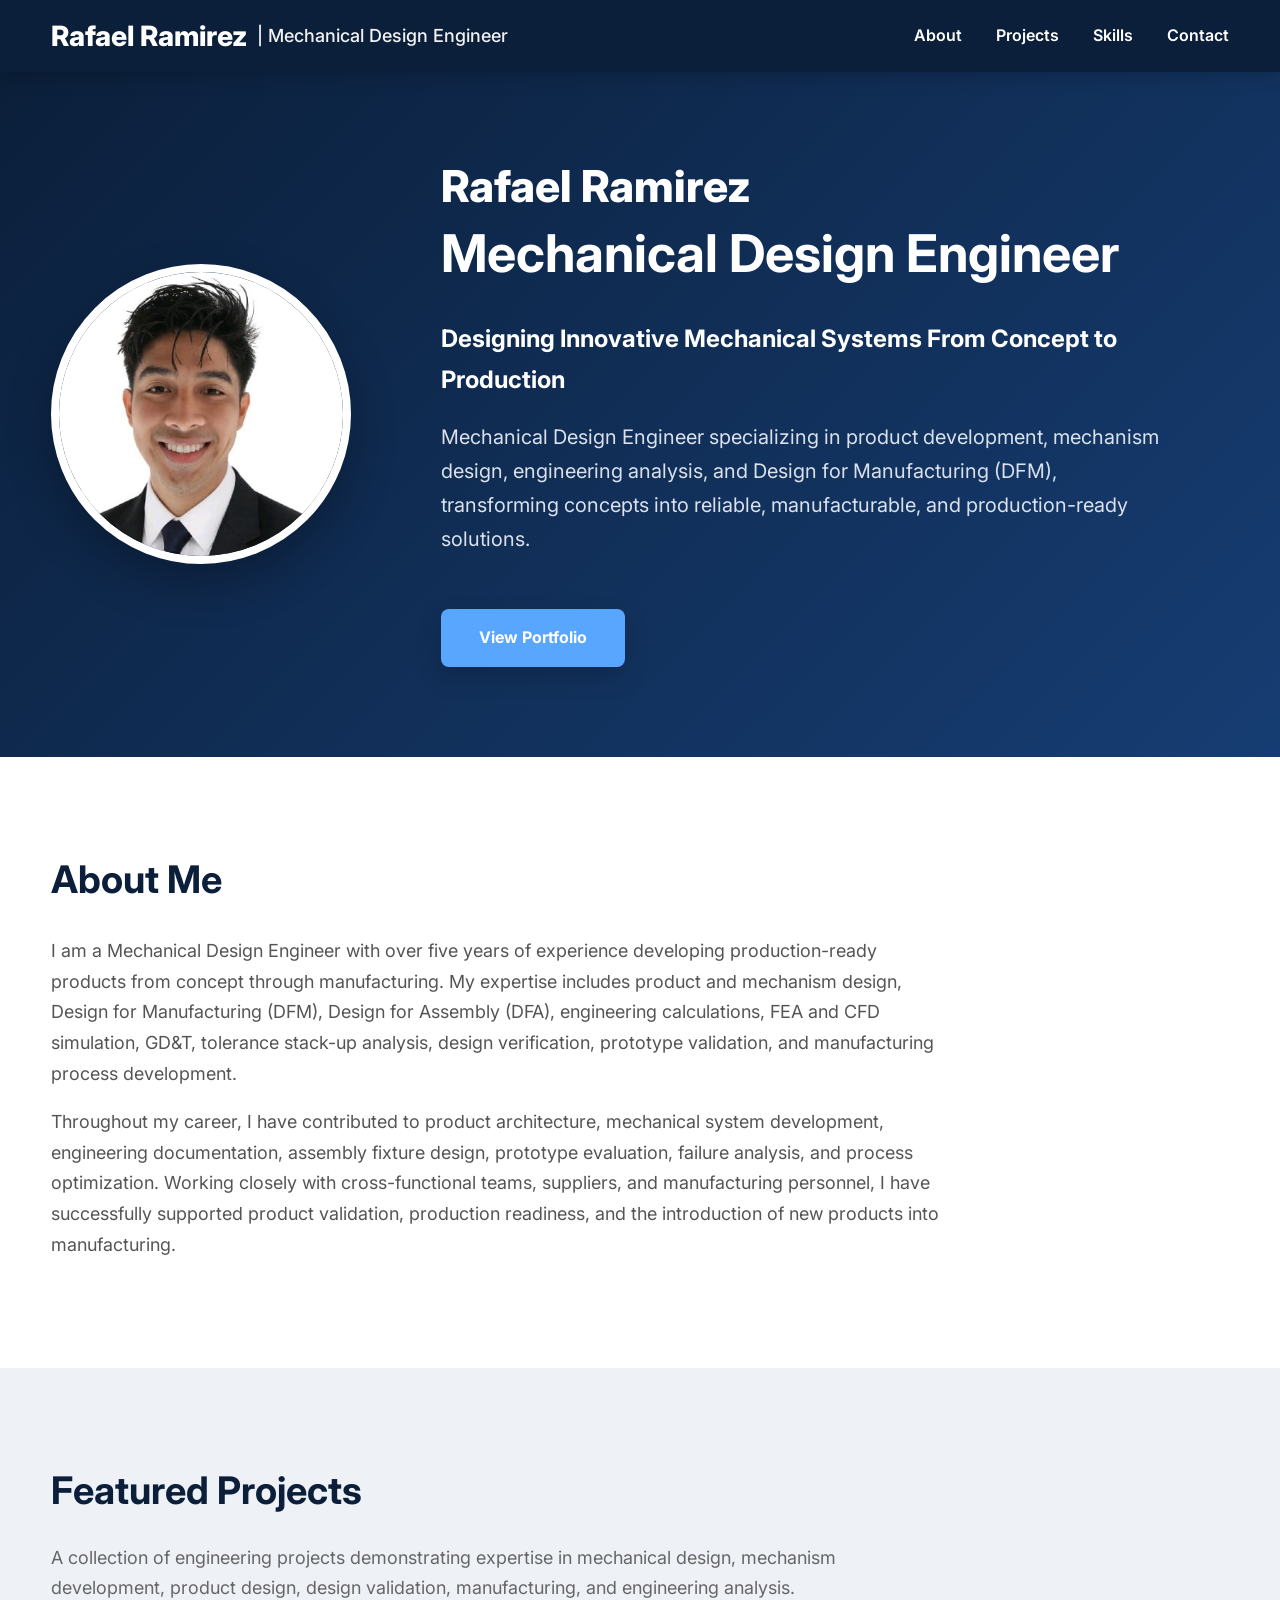
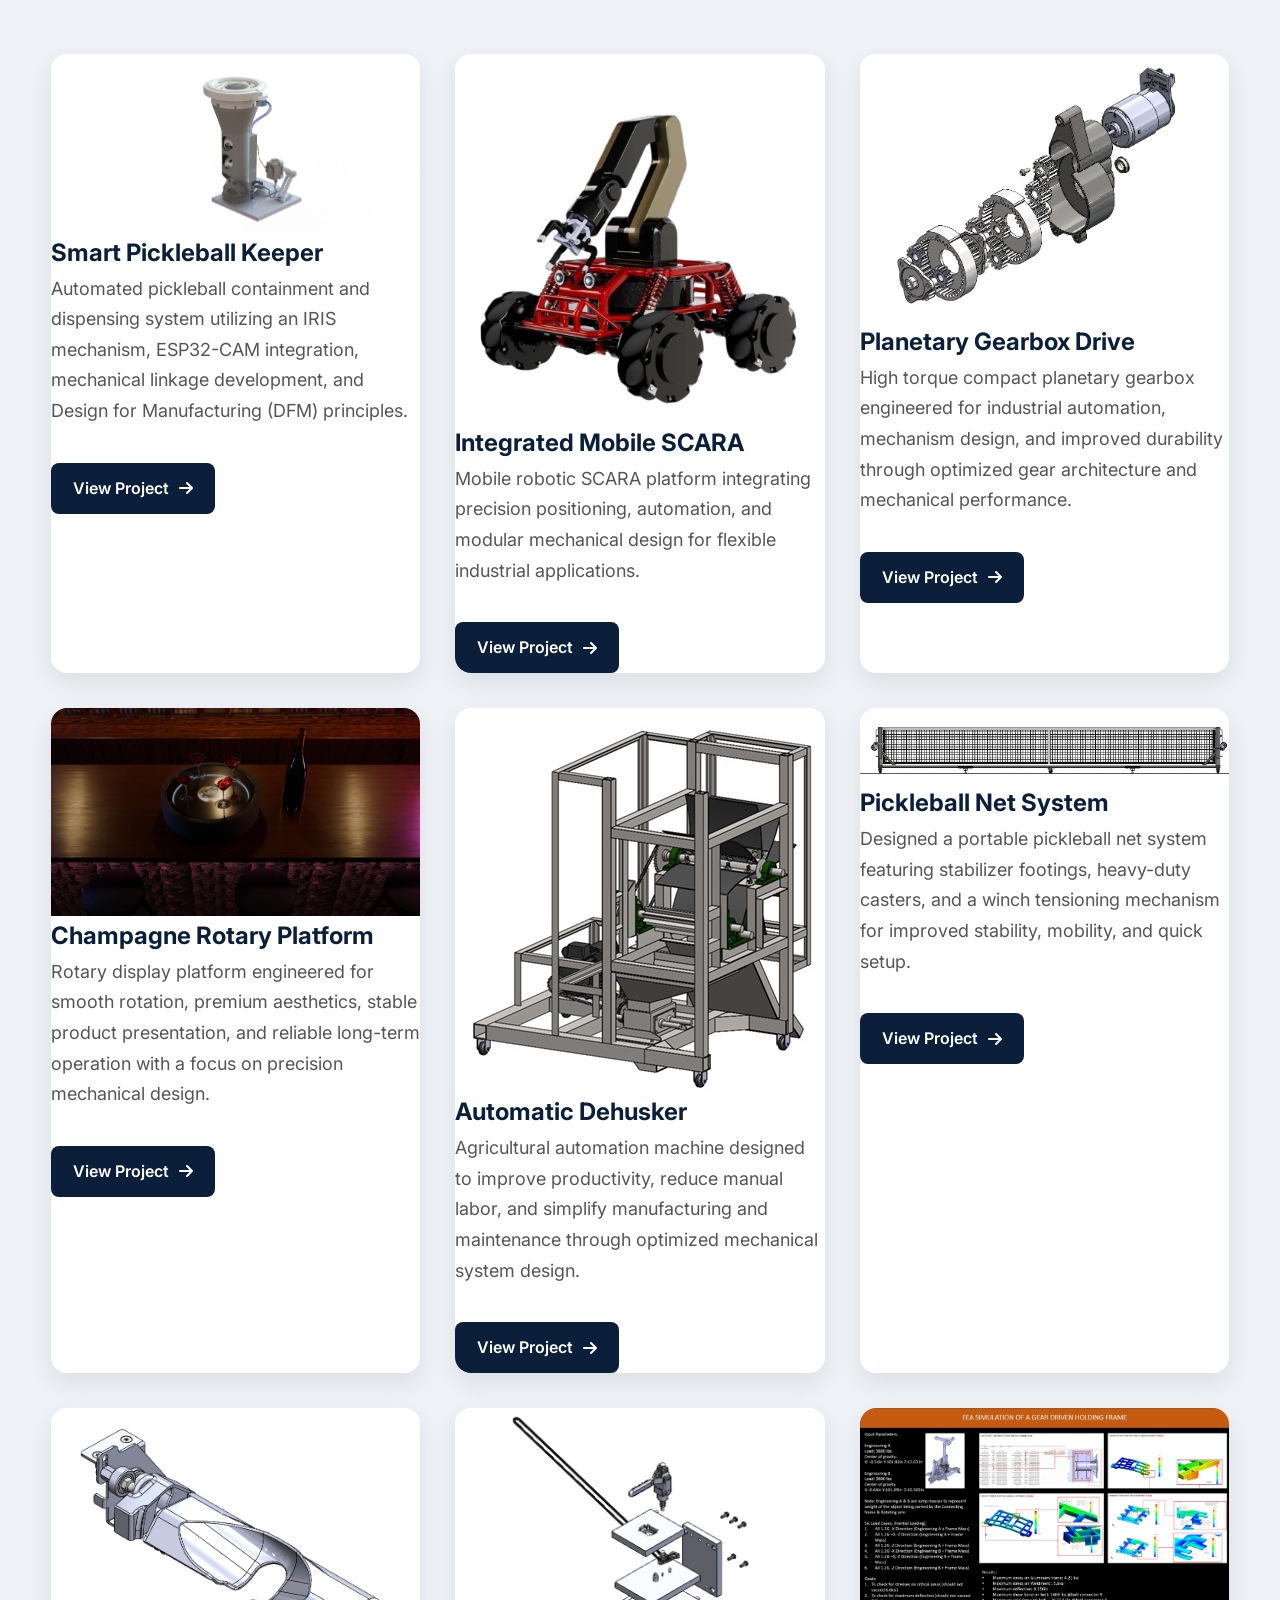
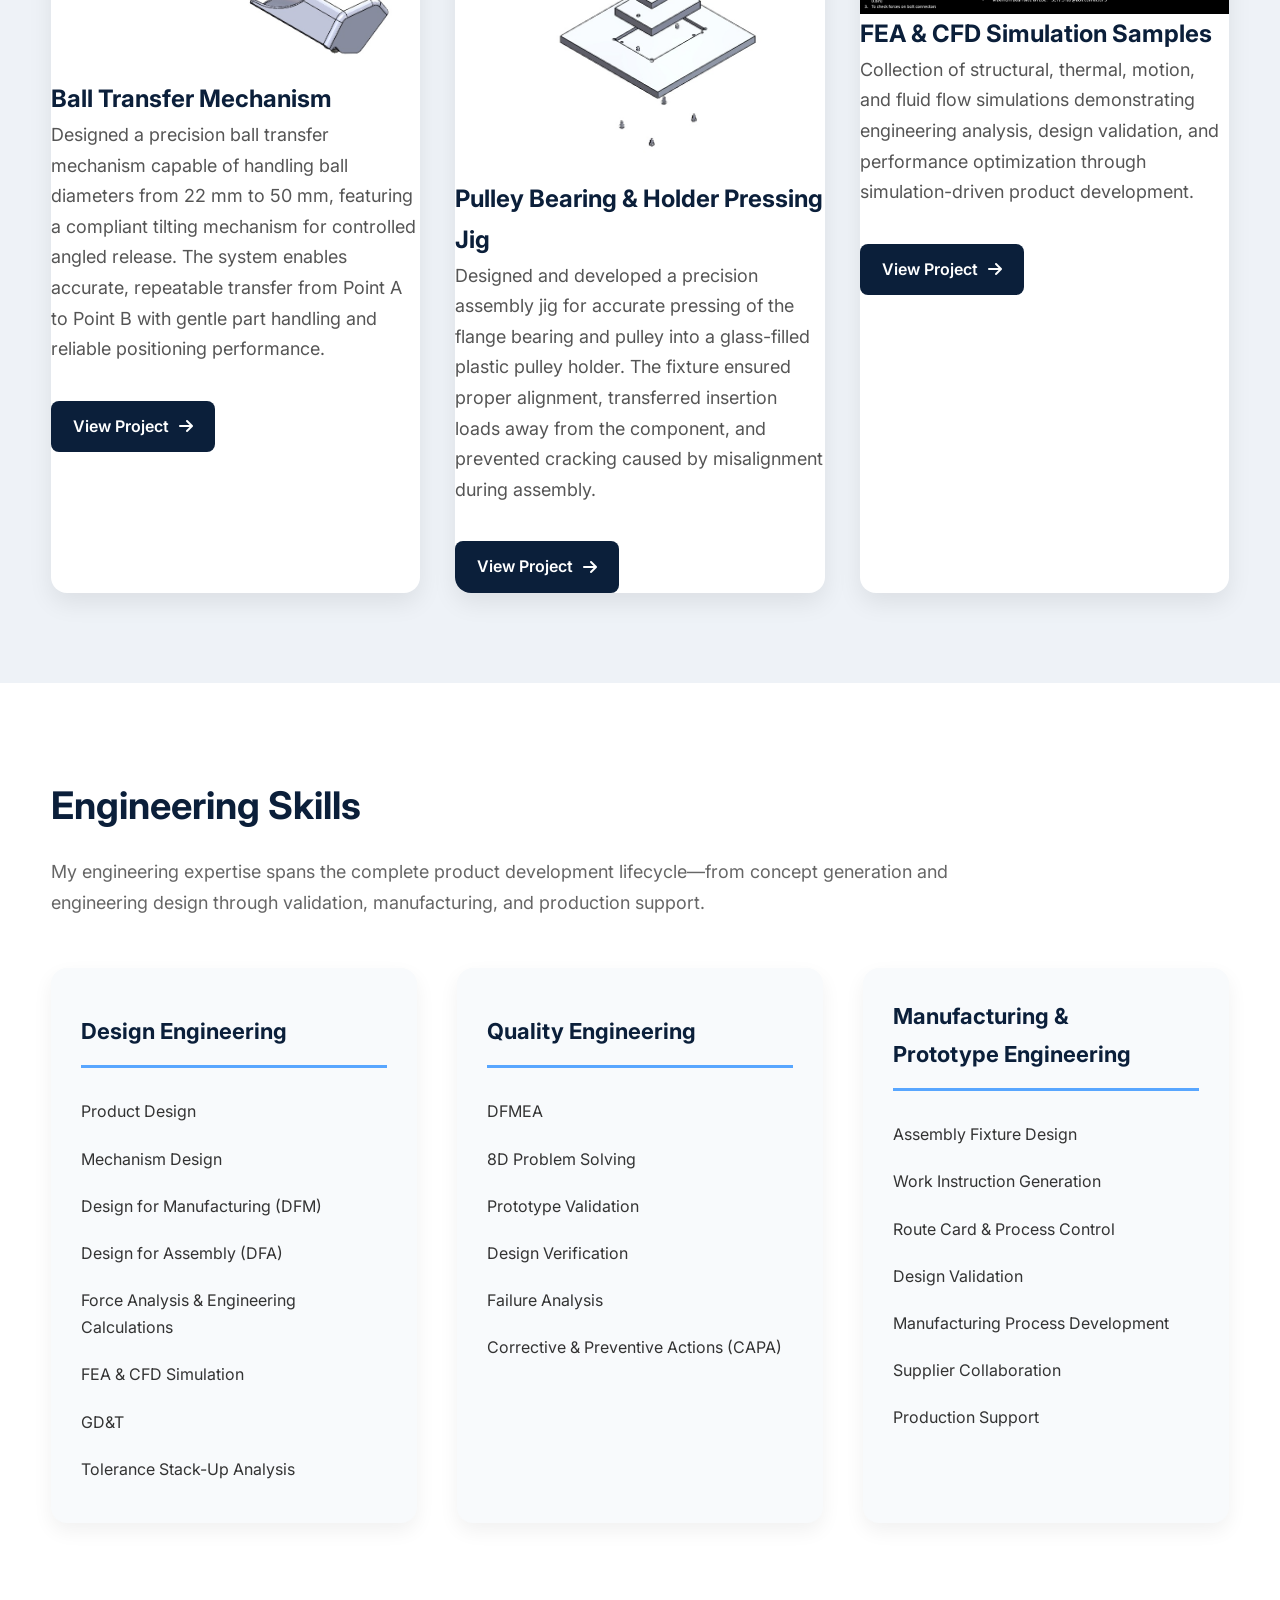
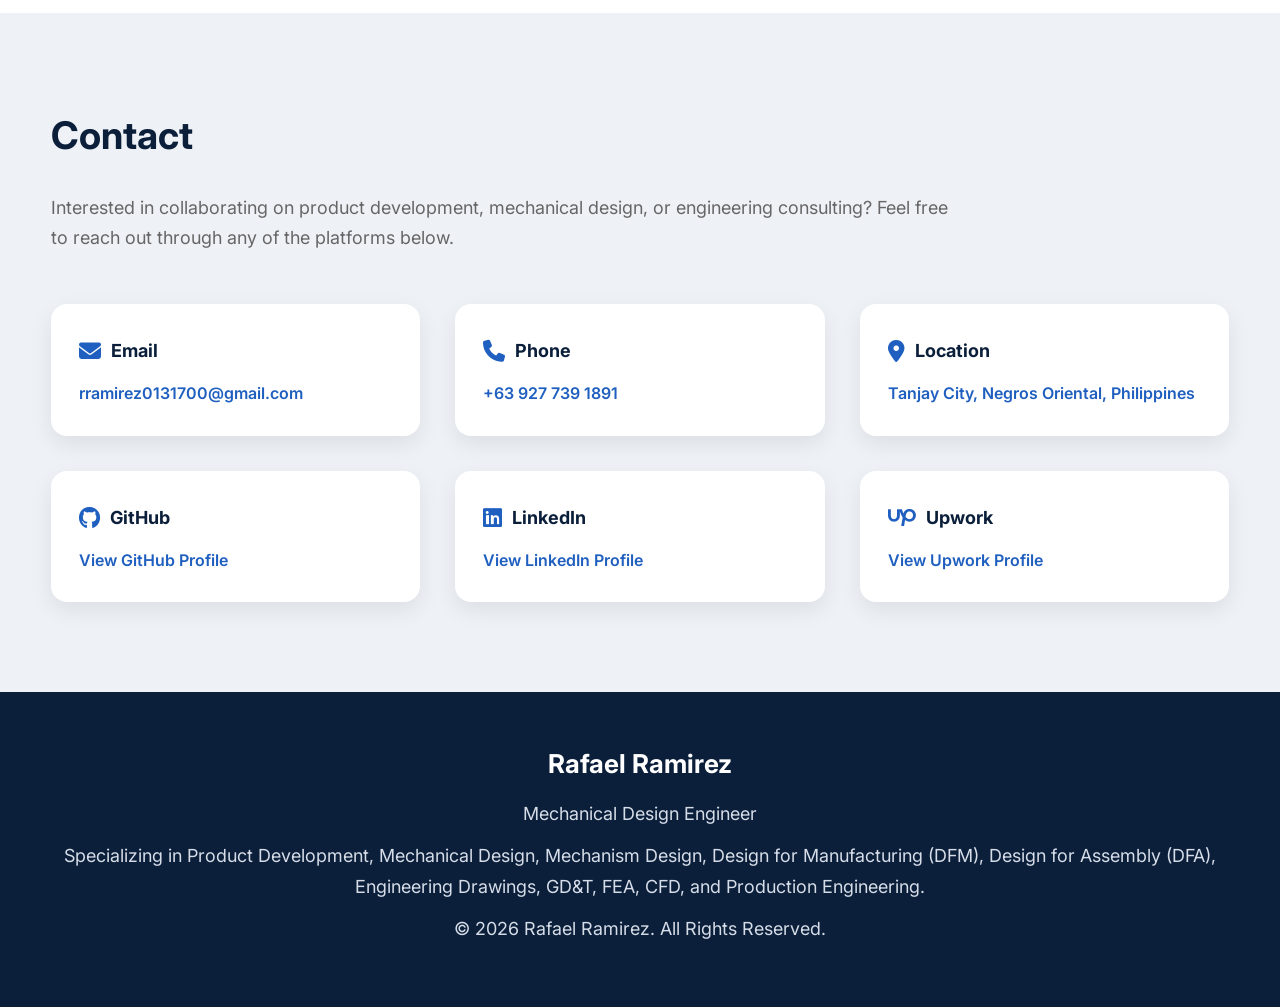
==== commit c9513a8b: "Update index.html" ====
--- a/index.html
+++ b/index.html
@@ -570,7 +570,10 @@
 
             <div class="skills-column">
 
-                <h3>Manufacturing &amp; Prototype Engineering</h3>
+                <h3>
+    Manufacturing &amp;<br>
+    Prototype Engineering
+</h3>
 
                 <ul>
                     <li>Assembly Fixture Design</li>
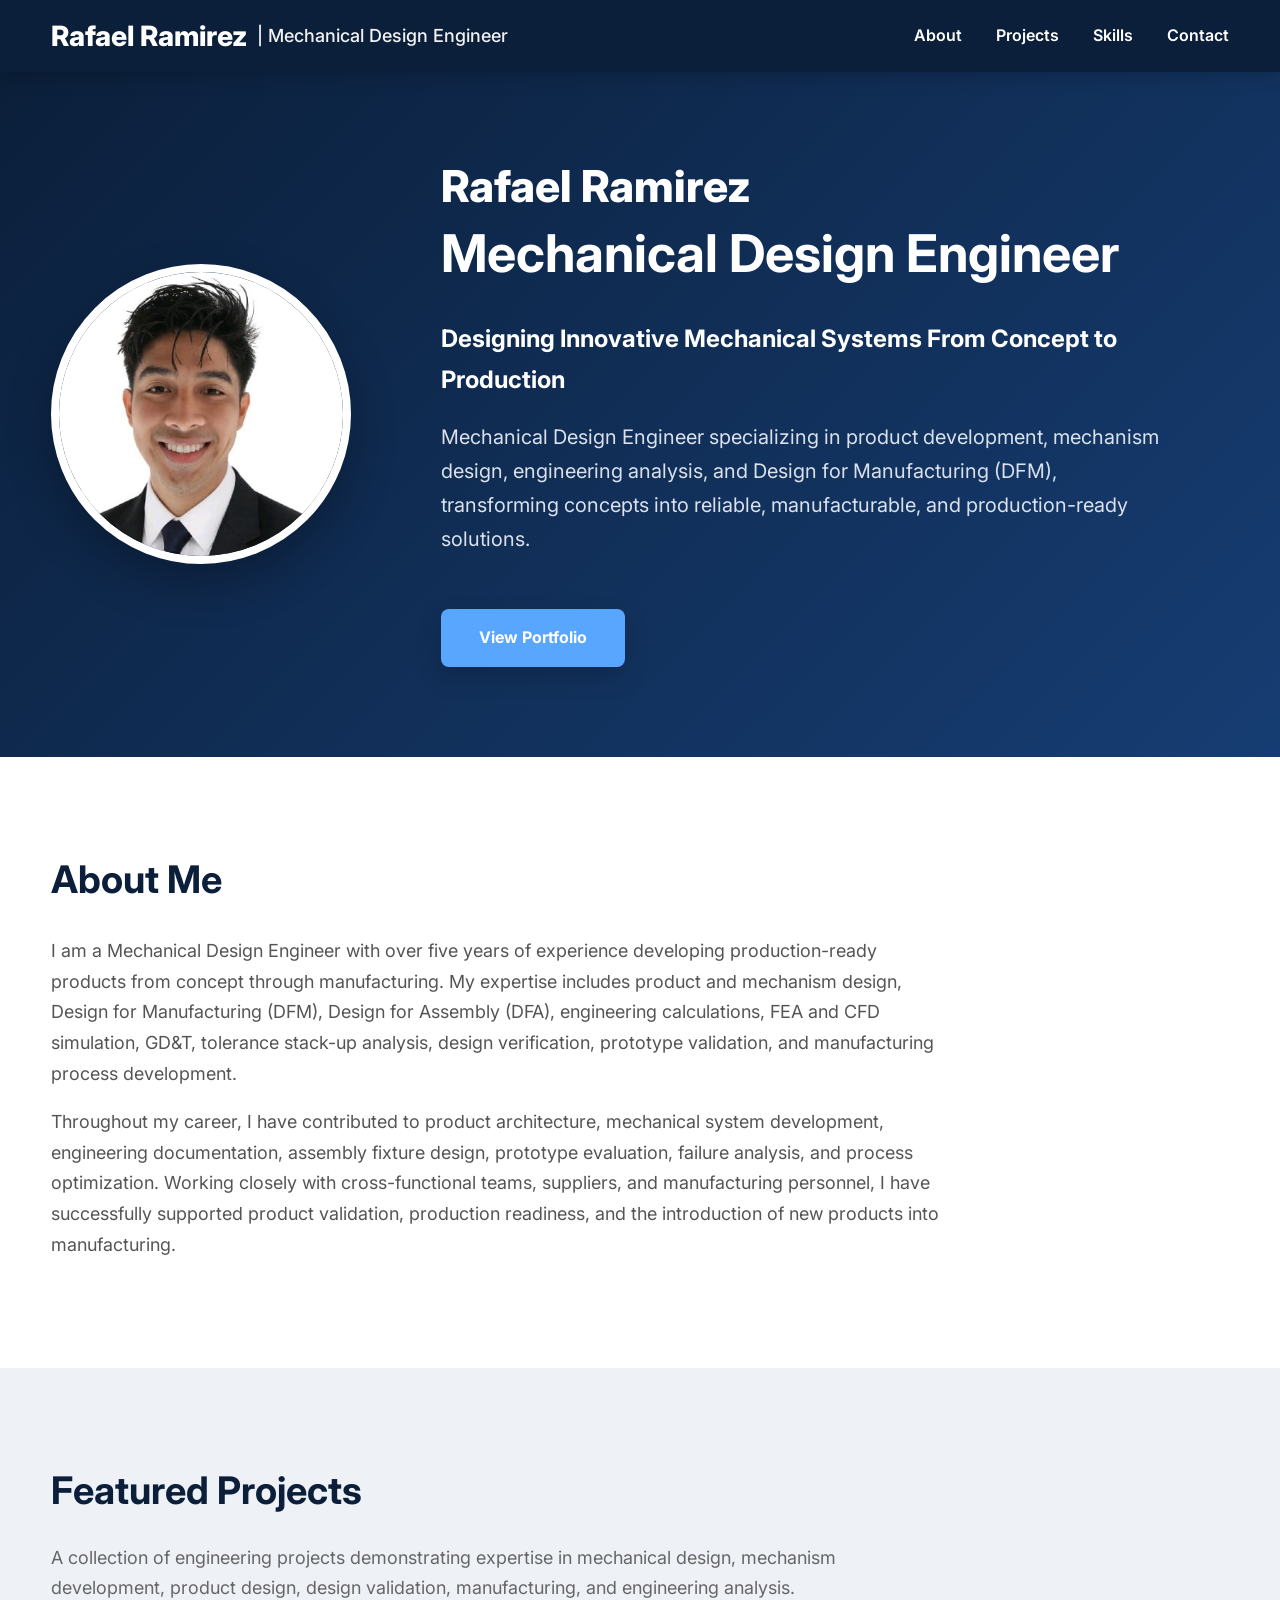
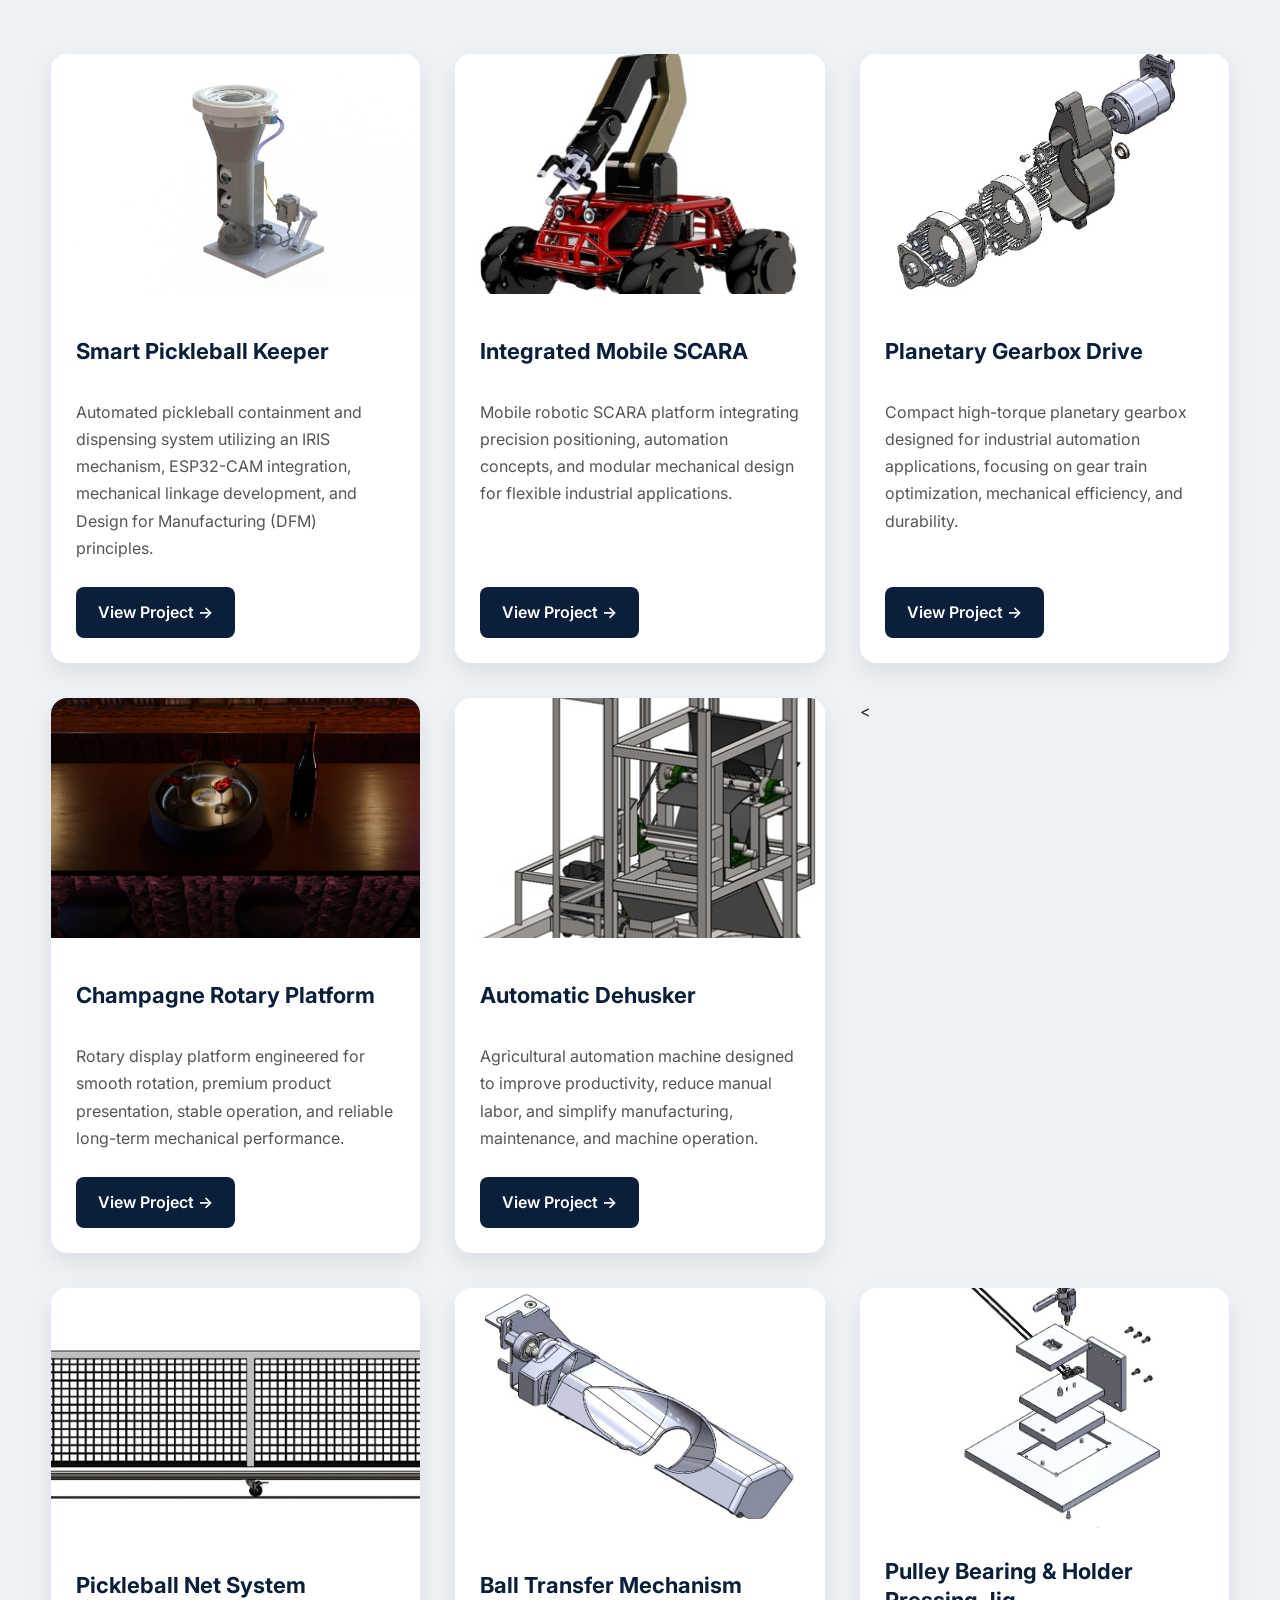
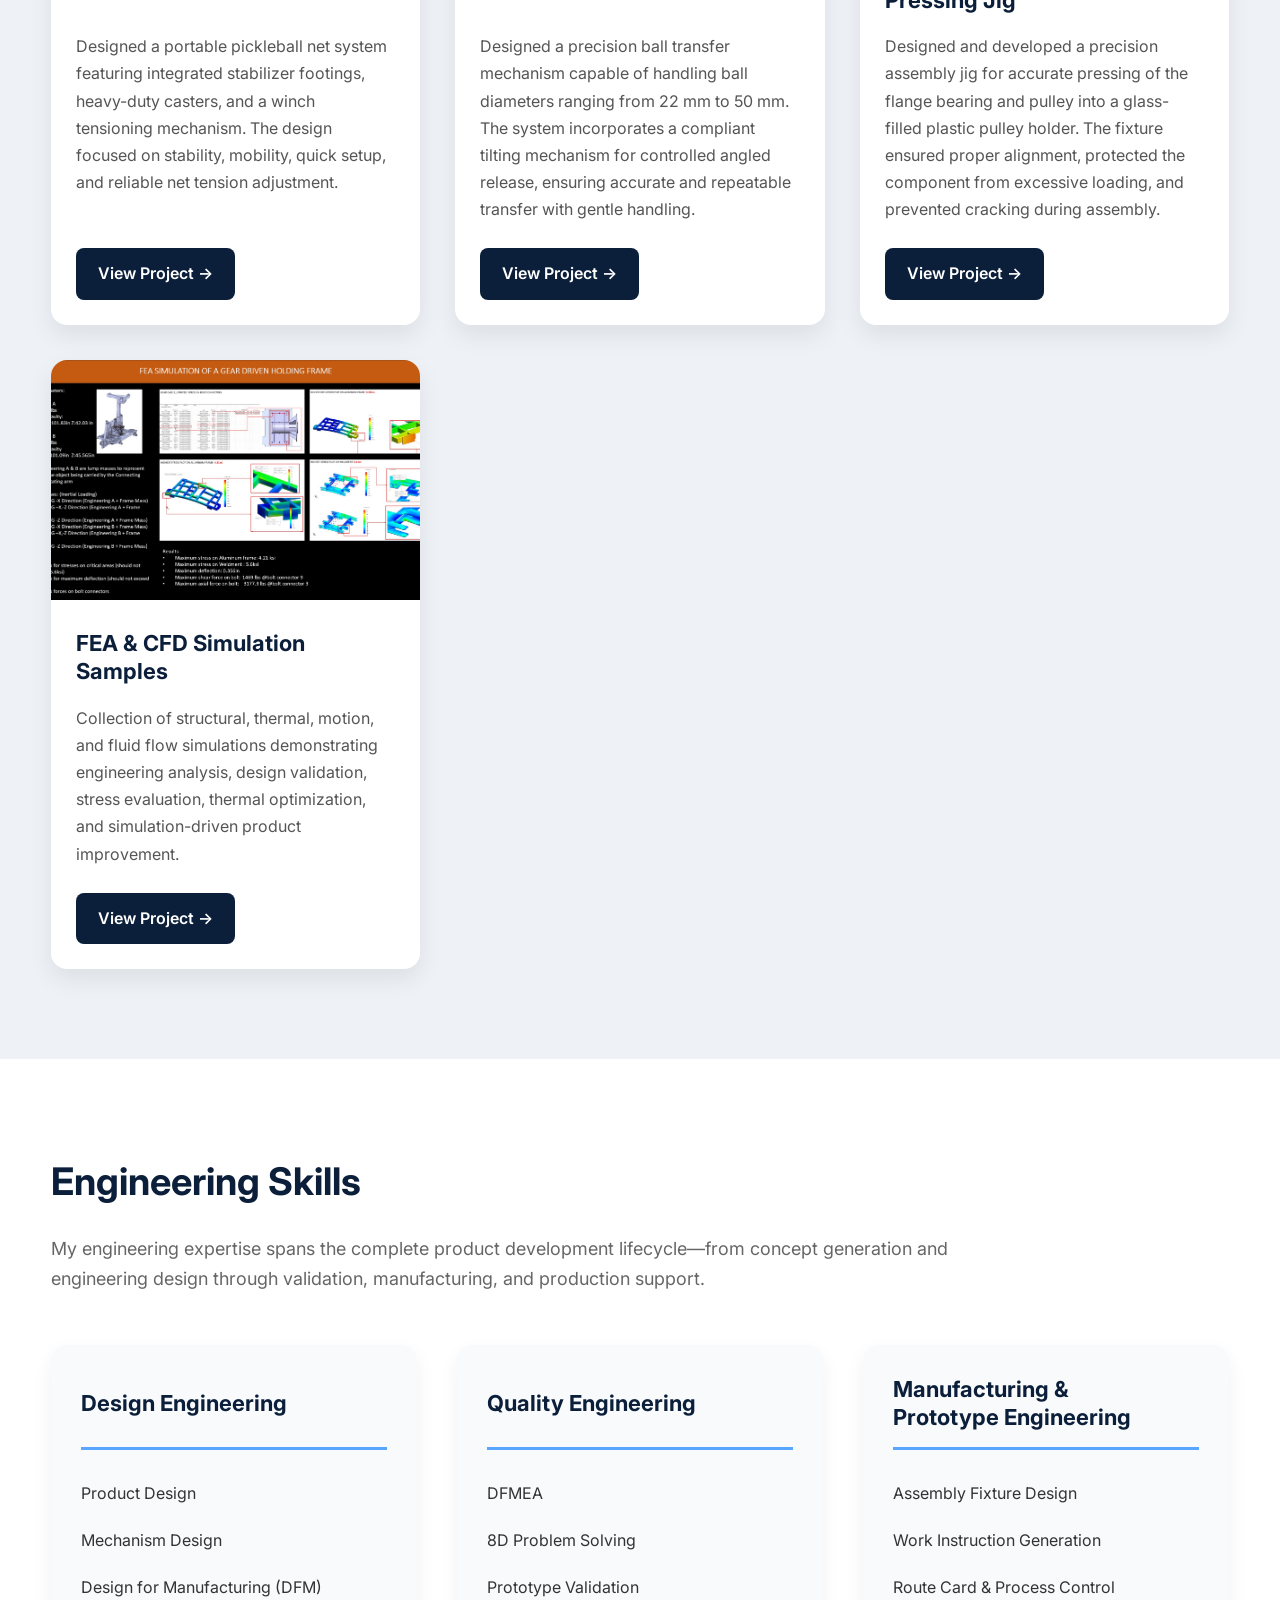
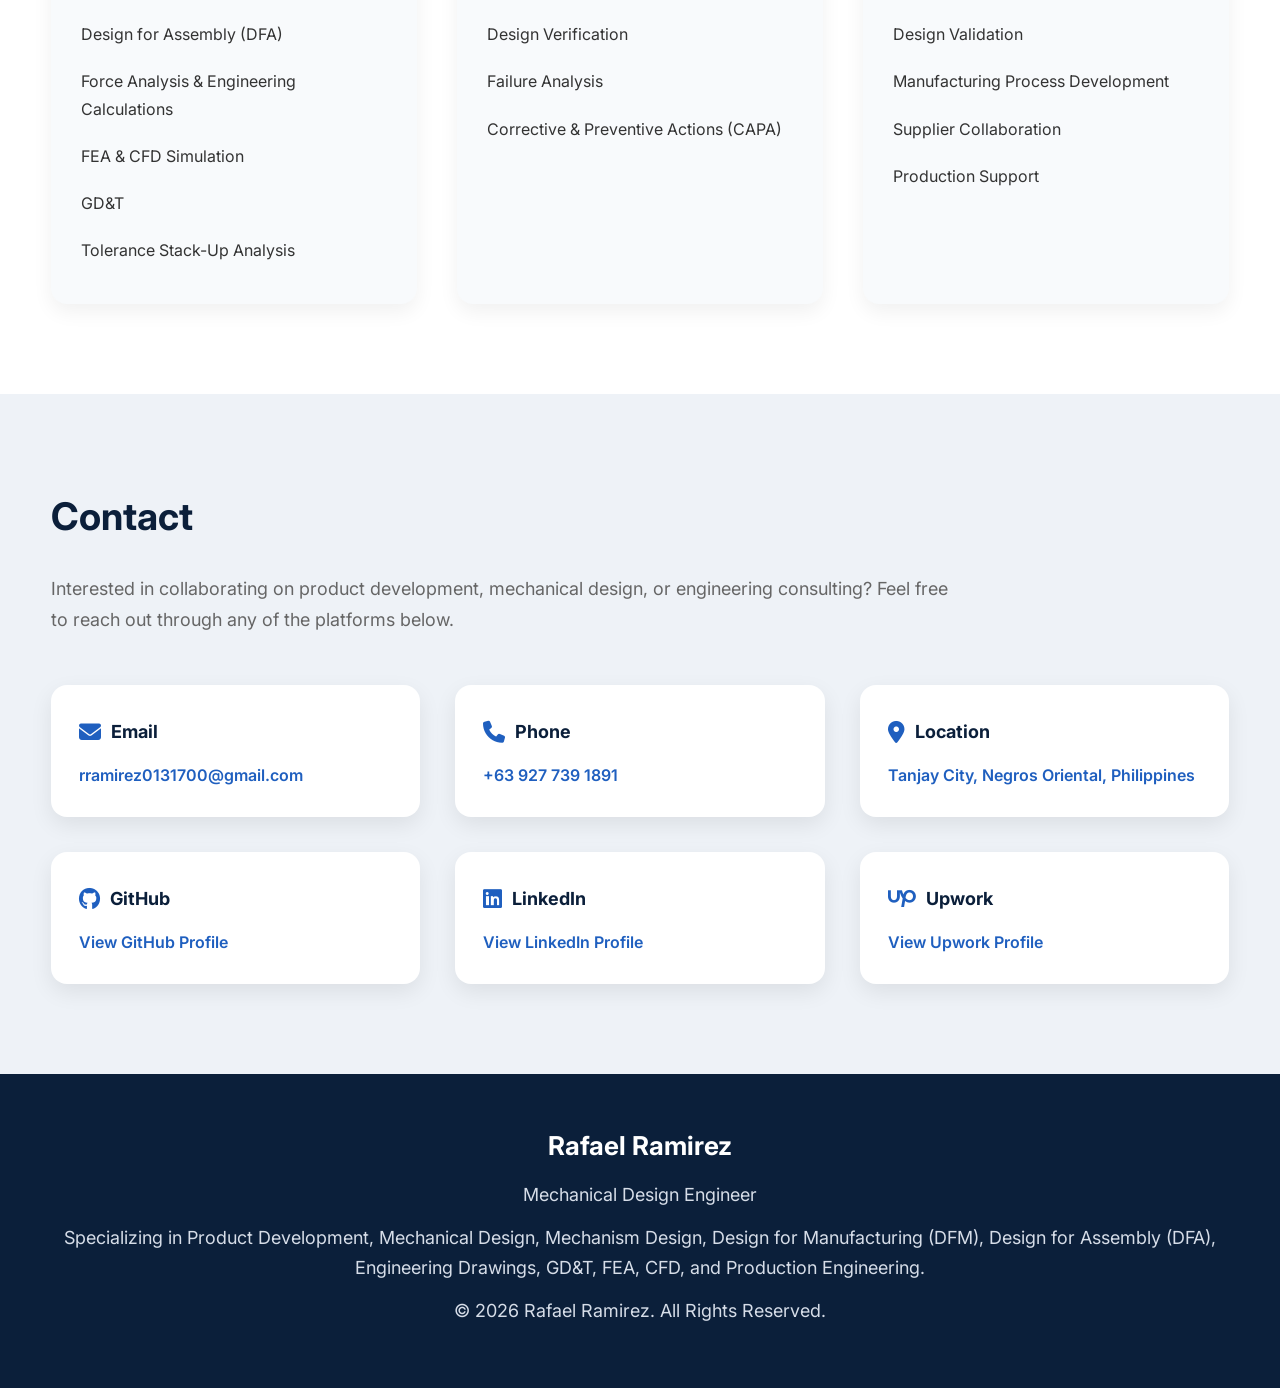
==== commit 909187af: "Update index.html" ====
--- a/index.html
+++ b/index.html
@@ -186,10 +186,8 @@
 
 <div class="project-card">
 
-    <a href="Projects/Smart-Pickleball-Keeper/index.html">
-        <img src="smart-pickleball.jpg"
-             alt="Smart Pickleball Keeper">
-    </a>
+    <img src="smart-pickleball.jpg"
+         alt="Smart Pickleball Keeper">
 
     <div class="project-content">
 
@@ -197,16 +195,14 @@
 
         <p>
             Automated pickleball containment and dispensing system utilizing an
-            IRIS mechanism, ESP32-CAM integration, mechanical linkage
-            development, and Design for Manufacturing (DFM) principles.
-        </p>
-
-        <a class="project-btn"
-           href="Projects/Smart-Pickleball-Keeper/index.html">
-
-            View Project
-
-            <i class="fa-solid fa-arrow-right"></i>
+            IRIS mechanism, ESP32-CAM integration, mechanical linkage development,
+            and Design for Manufacturing (DFM) principles.
+        </p>
+
+        <a href="Projects/Smart-Pickleball-Keeper/index.html"
+           class="project-btn">
+
+            View Project →
 
         </a>
 
@@ -222,10 +218,8 @@
 
 <div class="project-card">
 
-    <a href="Projects/Integrated-Mobile-SCARA/index.html">
-        <img src="scara.jpg"
-             alt="Integrated Mobile SCARA">
-    </a>
+    <img src="scara.jpg"
+         alt="Integrated Mobile SCARA">
 
     <div class="project-content">
 
@@ -233,16 +227,14 @@
 
         <p>
             Mobile robotic SCARA platform integrating precision positioning,
-            automation, and modular mechanical design for flexible industrial
-            applications.
-        </p>
-
-        <a class="project-btn"
-           href="Projects/Integrated-Mobile-SCARA/index.html">
-
-            View Project
-
-            <i class="fa-solid fa-arrow-right"></i>
+            automation concepts, and modular mechanical design for flexible
+            industrial applications.
+        </p>
+
+        <a href="Projects/Integrated-Mobile-SCARA/index.html"
+           class="project-btn">
+
+            View Project →
 
         </a>
 
@@ -258,27 +250,23 @@
 
 <div class="project-card">
 
-    <a href="Projects/Planetary-Gearbox-Drive/index.html">
-        <img src="Planetary.jpg"
-             alt="Planetary Gearbox Drive">
-    </a>
+    <img src="Planetary.jpg"
+         alt="Planetary Gearbox Drive">
 
     <div class="project-content">
 
         <h3>Planetary Gearbox Drive</h3>
 
         <p>
-            High torque compact planetary gearbox engineered for industrial
-            automation, mechanism design, and improved durability through
-            optimized gear architecture and mechanical performance.
-        </p>
-
-        <a class="project-btn"
-           href="Projects/Planetary-Gearbox-Drive/index.html">
-
-            View Project
-
-            <i class="fa-solid fa-arrow-right"></i>
+            Compact high-torque planetary gearbox designed for industrial
+            automation applications, focusing on gear train optimization,
+            mechanical efficiency, and durability.
+        </p>
+
+        <a href="Projects/Planetary-Gearbox-Drive/index.html"
+           class="project-btn">
+
+            View Project →
 
         </a>
 
@@ -290,10 +278,8 @@
 
 <div class="project-card">
 
-    <a href="Projects/Champagne-Rotary-Platform/index.html">
-        <img src="Champagne.jpg"
-             alt="Champagne Rotary Platform">
-    </a>
+    <img src="Champagne.jpg"
+         alt="Champagne Rotary Platform">
 
     <div class="project-content">
 
@@ -301,16 +287,14 @@
 
         <p>
             Rotary display platform engineered for smooth rotation,
-            premium aesthetics, stable product presentation, and reliable
-            long-term operation with a focus on precision mechanical design.
-        </p>
-
-        <a class="project-btn"
-           href="Projects/Champagne-Rotary-Platform/index.html">
-
-            View Project
-
-            <i class="fa-solid fa-arrow-right"></i>
+            premium product presentation, stable operation, and reliable
+            long-term mechanical performance.
+        </p>
+
+        <a href="Projects/Champagne-Rotary-Platform/index.html"
+           class="project-btn">
+
+            View Project →
 
         </a>
 
@@ -326,10 +310,8 @@
 
 <div class="project-card">
 
-    <a href="Projects/Automatic-Dehusker/index.html">
-        <img src="Dehusker.jpg"
-             alt="Automatic Dehusker">
-    </a>
+    <img src="Dehusker.jpg"
+         alt="Automatic Dehusker">
 
     <div class="project-content">
 
@@ -337,16 +319,14 @@
 
         <p>
             Agricultural automation machine designed to improve productivity,
-            reduce manual labor, and simplify manufacturing and maintenance
-            through optimized mechanical system design.
-        </p>
-
-        <a class="project-btn"
-           href="Projects/Automatic-Dehusker/index.html">
-
-            View Project
-
-            <i class="fa-solid fa-arrow-right"></i>
+            reduce manual labor, and simplify manufacturing, maintenance,
+            and machine operation.
+        </p>
+
+        <a href="Projects/Automatic-Dehusker/index.html"
+           class="project-btn">
+
+            View Project →
 
         </a>
 
@@ -360,29 +340,58 @@
 
 <!-- ================================= -->
 
+<<div class="project-card">
+
+    <img src="Pickleball net.jpg"
+         alt="Pickleball Net System">
+
+    <div class="project-content">
+
+        <h3>Pickleball Net System</h3>
+
+        <p>
+            Designed a portable pickleball net system featuring integrated
+            stabilizer footings, heavy-duty casters, and a winch tensioning
+            mechanism. The design focused on stability, mobility, quick setup,
+            and reliable net tension adjustment.
+        </p>
+
+        <a href="Projects/Pickleball-Net-System/index.html"
+           class="project-btn">
+
+            View Project →
+
+        </a>
+
+    </div>
+
+</div>
+
+
+
+
+<!-- ================================= -->
+
 <div class="project-card">
 
-    <a href="Projects/Pickleball-Net-System/index.html">
-        <img src="Pickleball net.jpg"
-             alt="Pickleball Net System">
-    </a>
-
-    <div class="project-content">
-
-        <h3>Pickleball Net System</h3>
-
-        <p>
-            Designed a portable pickleball net system featuring stabilizer
-            footings, heavy-duty casters, and a winch tensioning mechanism
-            for improved stability, mobility, and quick setup.
-        </p>
-
-        <a class="project-btn"
-           href="Projects/Pickleball-Net-System/index.html">
-
-            View Project
-
-            <i class="fa-solid fa-arrow-right"></i>
+    <img src="Ball.jpg"
+         alt="Ball Transfer Mechanism">
+
+    <div class="project-content">
+
+        <h3>Ball Transfer Mechanism</h3>
+
+        <p>
+            Designed a precision ball transfer mechanism capable of handling
+            ball diameters ranging from 22 mm to 50 mm. The system incorporates
+            a compliant tilting mechanism for controlled angled release,
+            ensuring accurate and repeatable transfer with gentle handling.
+        </p>
+
+        <a href="Projects/Ball Transfer Mechanism/index.html"
+           class="project-btn">
+
+            View Project →
 
         </a>
 
@@ -398,48 +407,8 @@
 
 <div class="project-card">
 
-    <a href="Projects/Ball Transfer Mechanism/index.html">
-        <img src="Ball.jpg"
-             alt="Ball Transfer Mechanism">
-    </a>
-
-    <div class="project-content">
-
-        <h3>Ball Transfer Mechanism</h3>
-
-        <p>
-            Designed a precision ball transfer mechanism capable of handling
-            ball diameters from 22 mm to 50 mm, featuring a compliant tilting
-            mechanism for controlled angled release. The system enables
-            accurate, repeatable transfer from Point A to Point B with gentle
-            part handling and reliable positioning performance.
-        </p>
-
-        <a class="project-btn"
-           href="Projects/Ball Transfer Mechanism/index.html">
-
-            View Project
-
-            <i class="fa-solid fa-arrow-right"></i>
-
-        </a>
-
-    </div>
-
-</div>
-
-
-
-
-
-<!-- ================================= -->
-
-<div class="project-card">
-
-    <a href="Projects/Front-pulley-bearing/index.html">
-        <img src="Kicker.jpg"
-             alt="Pulley Bearing and Holder Pressing Jig">
-    </a>
+    <img src="Kicker.jpg"
+         alt="Pulley Bearing and Holder Pressing Jig">
 
     <div class="project-content">
 
@@ -449,16 +418,14 @@
             Designed and developed a precision assembly jig for accurate
             pressing of the flange bearing and pulley into a glass-filled
             plastic pulley holder. The fixture ensured proper alignment,
-            transferred insertion loads away from the component, and prevented
-            cracking caused by misalignment during assembly.
-        </p>
-
-        <a class="project-btn"
-           href="Projects/Front-pulley-bearing/index.html">
-
-            View Project
-
-            <i class="fa-solid fa-arrow-right"></i>
+            protected the component from excessive loading, and prevented
+            cracking during assembly.
+        </p>
+
+        <a href="Projects/Front-pulley-bearing/index.html"
+           class="project-btn">
+
+            View Project →
 
         </a>
 
@@ -474,10 +441,8 @@
 
 <div class="project-card">
 
-    <a href="Projects/FEA-CFD-Simulation-Samples/index.html">
-        <img src="FEA.jpg"
-             alt="FEA and CFD Simulation Samples">
-    </a>
+    <img src="FEA.jpg"
+         alt="FEA and CFD Simulation Samples">
 
     <div class="project-content">
 
@@ -485,17 +450,15 @@
 
         <p>
             Collection of structural, thermal, motion, and fluid flow
-            simulations demonstrating engineering analysis, design
-            validation, and performance optimization through simulation-driven
-            product development.
-        </p>
-
-        <a class="project-btn"
-           href="Projects/FEA-CFD-Simulation-Samples/index.html">
-
-            View Project
-
-            <i class="fa-solid fa-arrow-right"></i>
+            simulations demonstrating engineering analysis, design validation,
+            stress evaluation, thermal optimization, and simulation-driven
+            product improvement.
+        </p>
+
+        <a href="Projects/FEA-CFD-Simulation-Samples/index.html"
+           class="project-btn">
+
+            View Project →
 
         </a>
 
--- a/style.css
+++ b/style.css
@@ -437,7 +437,7 @@
 }
 
 /* ==========================================================
-   PROJECT CARD
+   PROJECT CARD ALIGNMENT
 ========================================================== */
 
 .project-card{
@@ -452,7 +452,14 @@
 
     transition:all .35s ease;
 
-}
+    display:flex;
+
+    flex-direction:column;
+
+    height:100%;
+
+}
+
 
 .project-card:hover{
 
@@ -462,27 +469,93 @@
 
 }
 
+
+/* PROJECT IMAGE ALIGNMENT */
+
 .project-card img{
 
+    width:100%;
+
+    height:240px;
+
+    object-fit:cover;
+
     transition:.45s;
 
 }
 
+
 .project-card:hover img{
 
     transform:scale(1.05);
 
 }
 
+
+/* PROJECT CONTENT */
+
+.project-content{
+
+    padding:25px;
+
+    display:flex;
+
+    flex-direction:column;
+
+    flex:1;
+
+}
+
+
+/* PROJECT TITLE ALIGNMENT */
+
+.project-content h3{
+
+    font-size:22px;
+
+    color:#0b1f3a;
+
+    line-height:1.3;
+
+    height:65px;
+
+    display:flex;
+
+    align-items:center;
+
+    margin-bottom:15px;
+
+}
+
+
+/* PROJECT DESCRIPTION */
+
+.project-content p{
+
+    color:#555;
+
+    font-size:16px;
+
+    margin-bottom:25px;
+
+}
+
+
+/* VIEW PROJECT BUTTON ALIGNMENT */
+
 .project-btn{
 
     display:inline-flex;
 
     align-items:center;
 
+    justify-content:center;
+
     gap:10px;
 
-    margin-top:18px;
+    margin-top:auto;
+
+    width:max-content;
 
     padding:12px 22px;
 
@@ -494,9 +567,10 @@
 
     font-weight:600;
 
-    transition:.35s;
-
-}
+    transition:.35s ease;
+
+}
+
 
 .project-btn:hover{
 
@@ -508,18 +582,6 @@
 
 }
 
-.project-btn i{
-
-    transition:.35s;
-
-}
-
-.project-btn:hover i{
-
-    transform:translateX(6px);
-
-}
-
 /* ==========================================================
    SKILLS
 ========================================================== */
@@ -554,6 +616,10 @@
 
     transition:.3s ease;
 
+    display:flex;
+
+    flex-direction:column;
+
 }
 
 .skills-column:hover{
@@ -565,21 +631,30 @@
 }
 
 .skills-column h3{
+
     font-size:22px;
+
+    color:#0b1f3a;
+
     margin-bottom:20px;
+
     padding-bottom:15px;
+
     border-bottom:3px solid #58a6ff;
 
-    min-height:70px;
+    line-height:1.3;
+
+    height:75px;
+
     display:flex;
-    align-items:flex-end;
+
+    align-items:center;
+
 }
 
 .skills-column ul{
 
-    margin:0;
-
-    padding:0;
+    flex:1;
 
 }
 
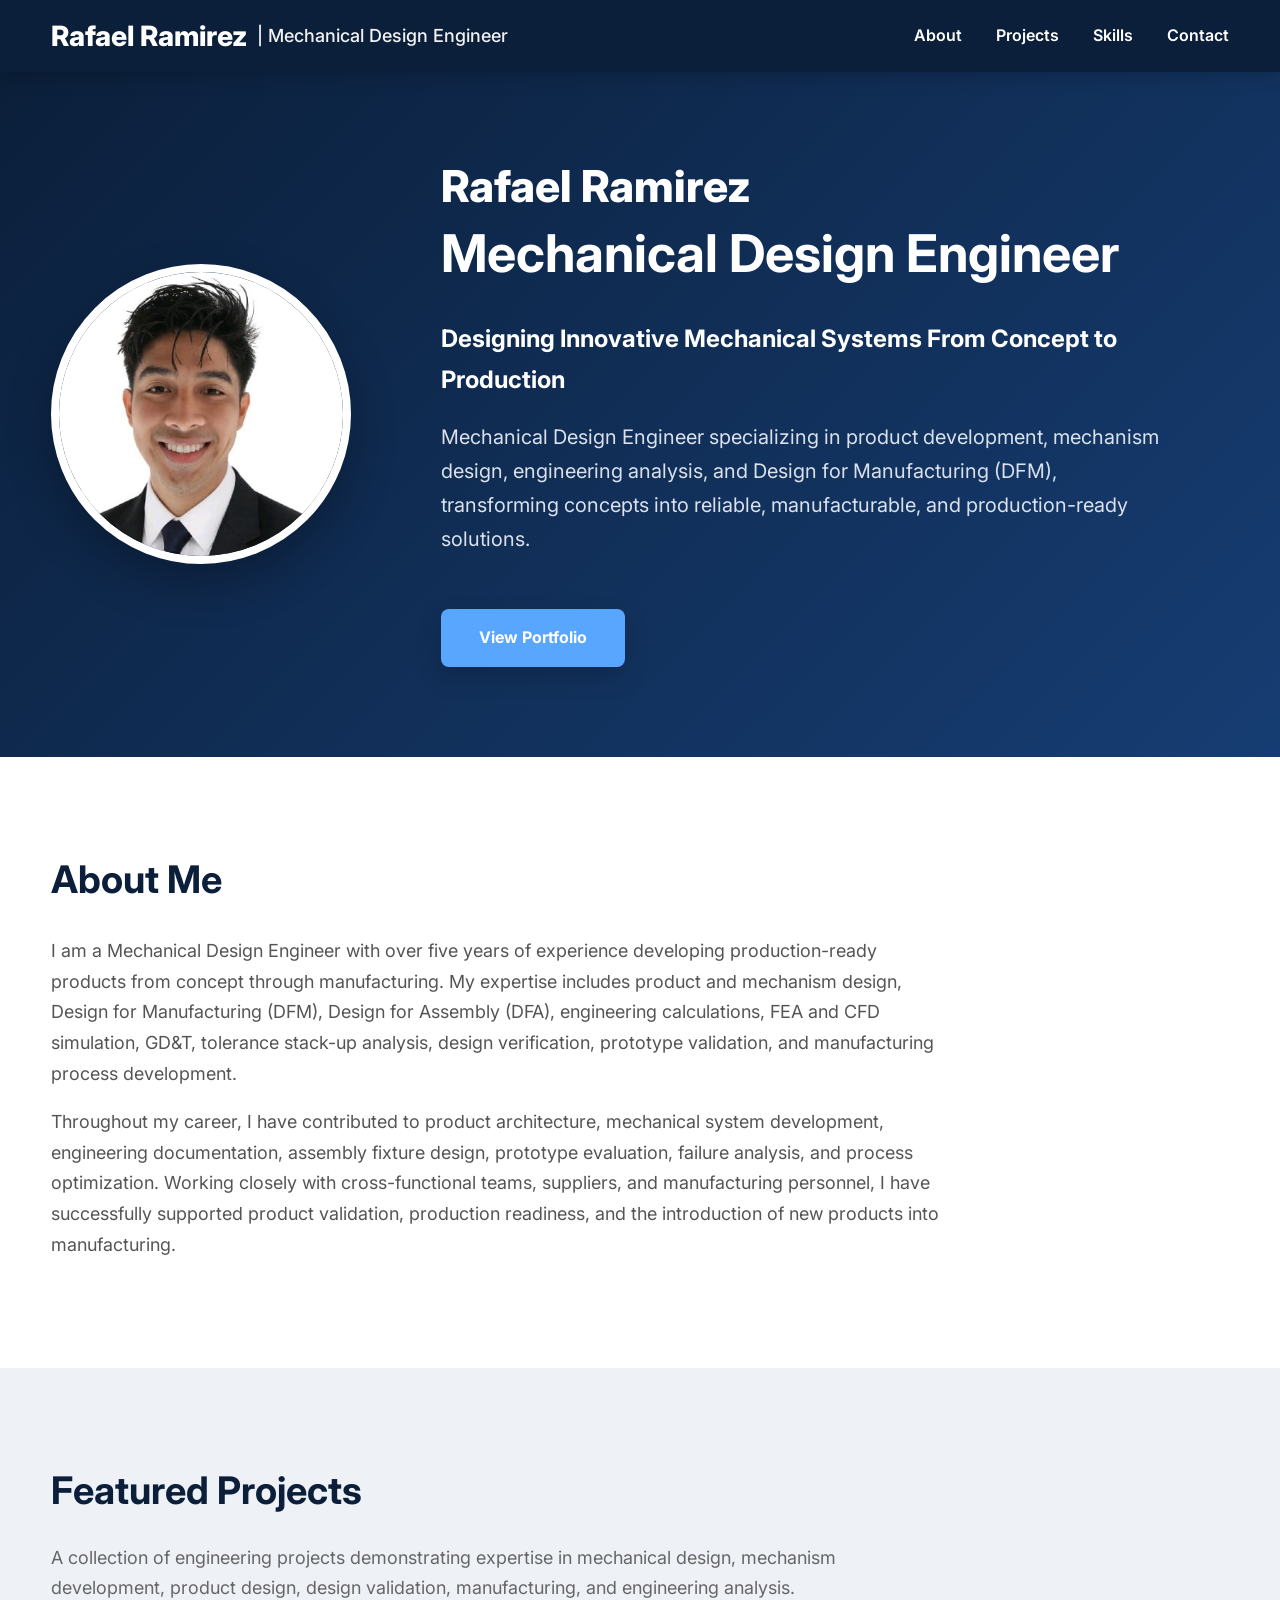
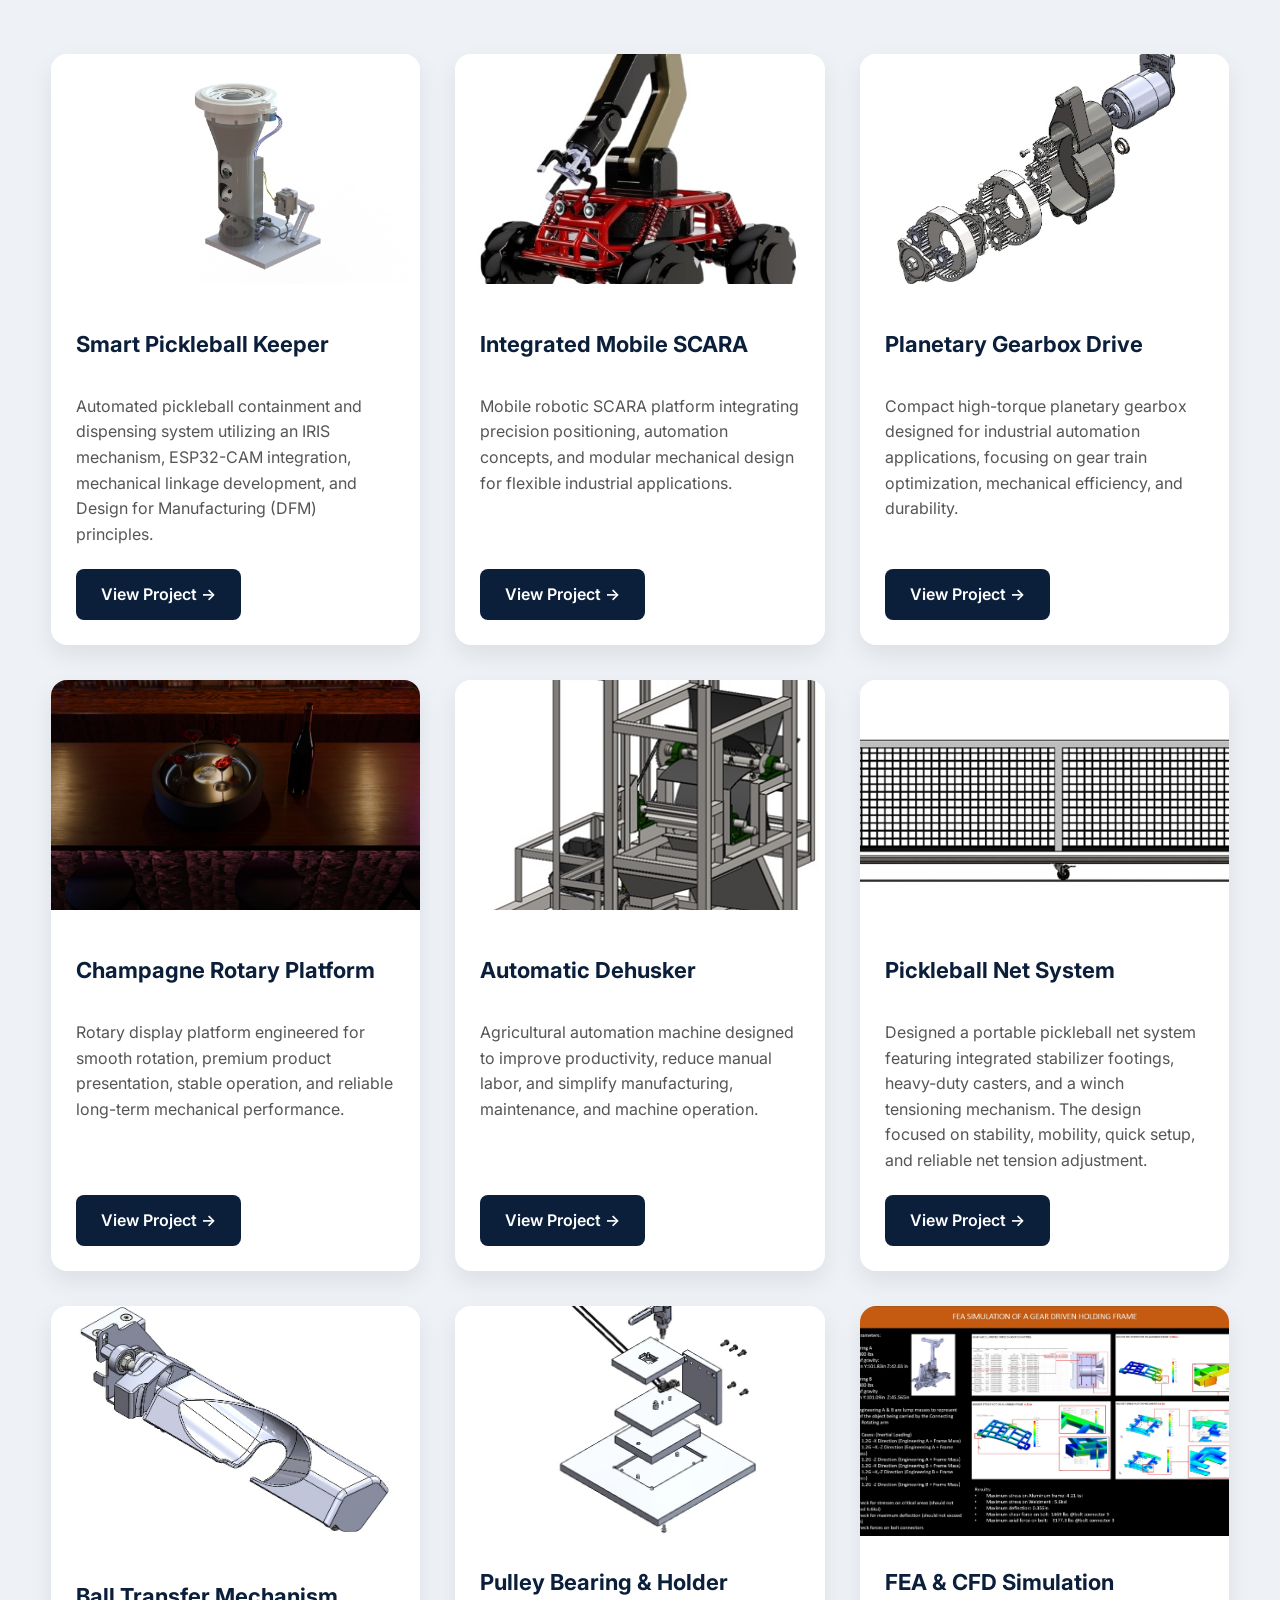
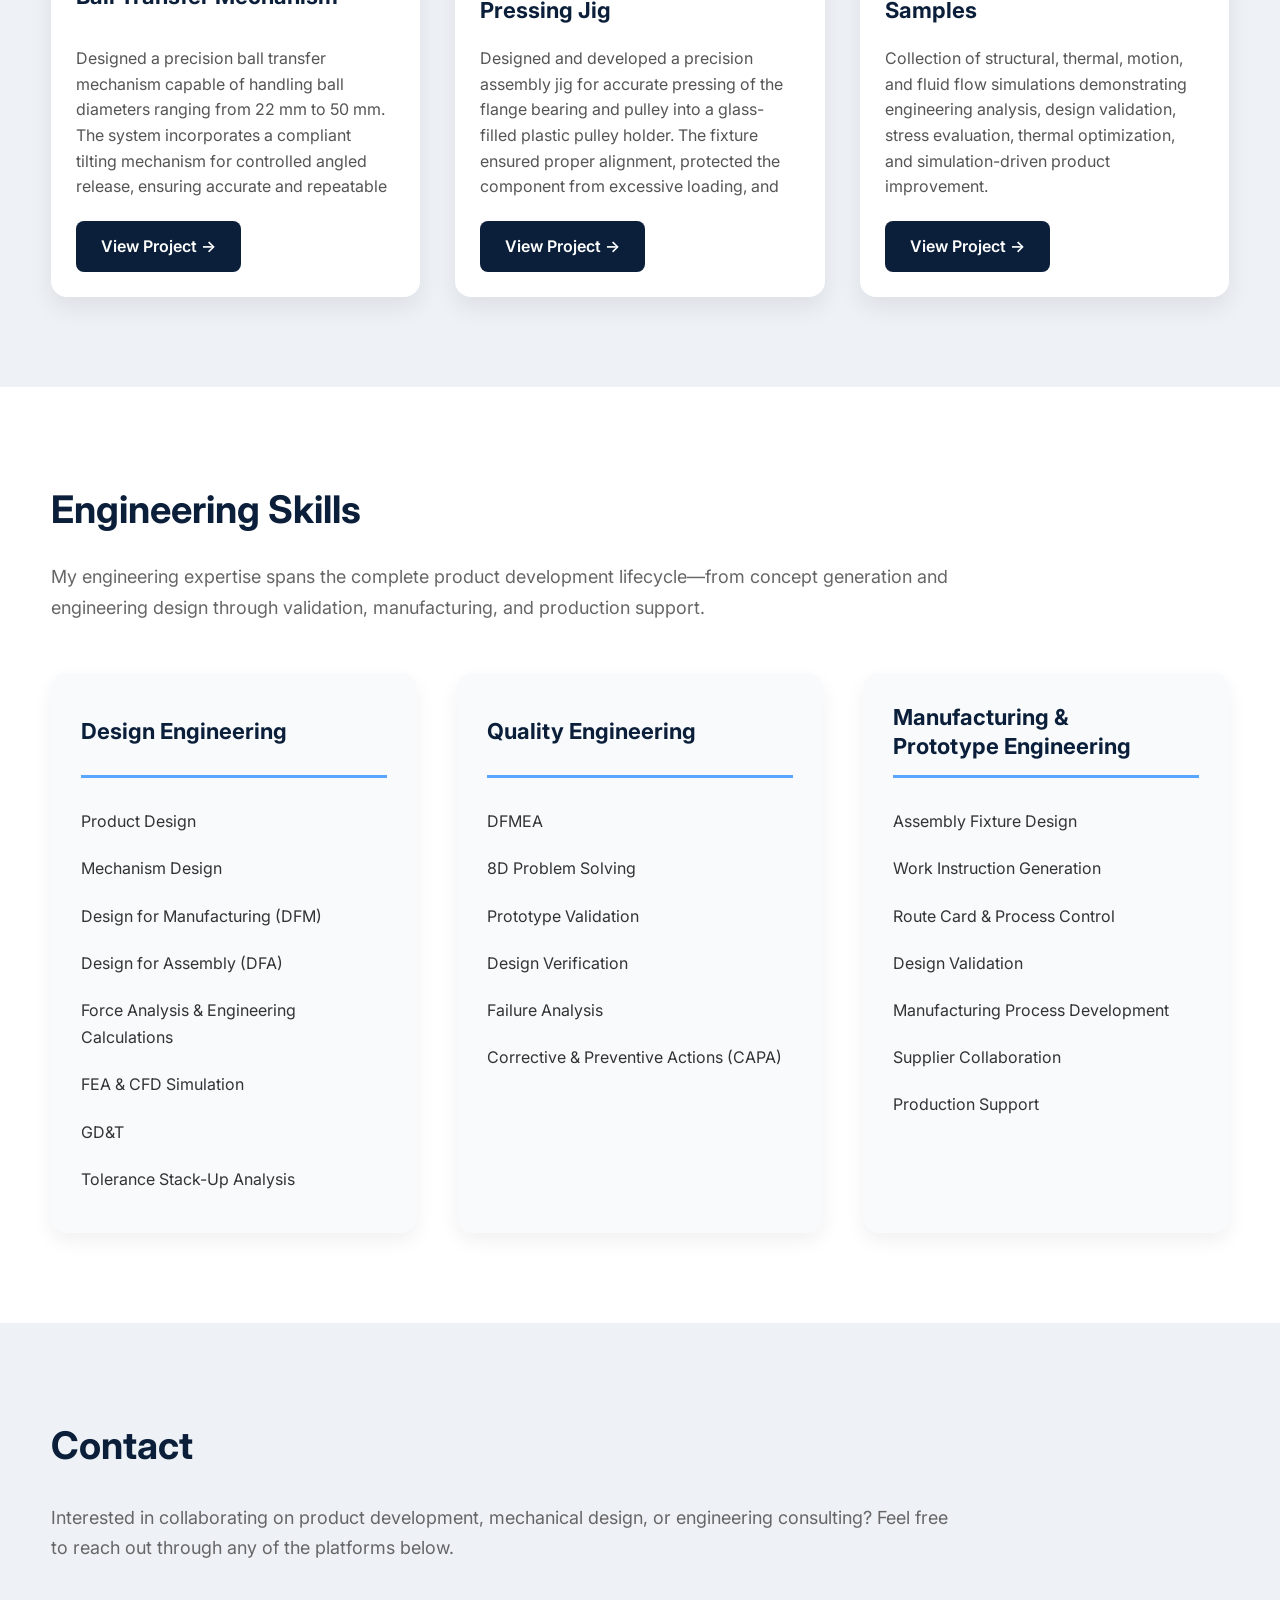
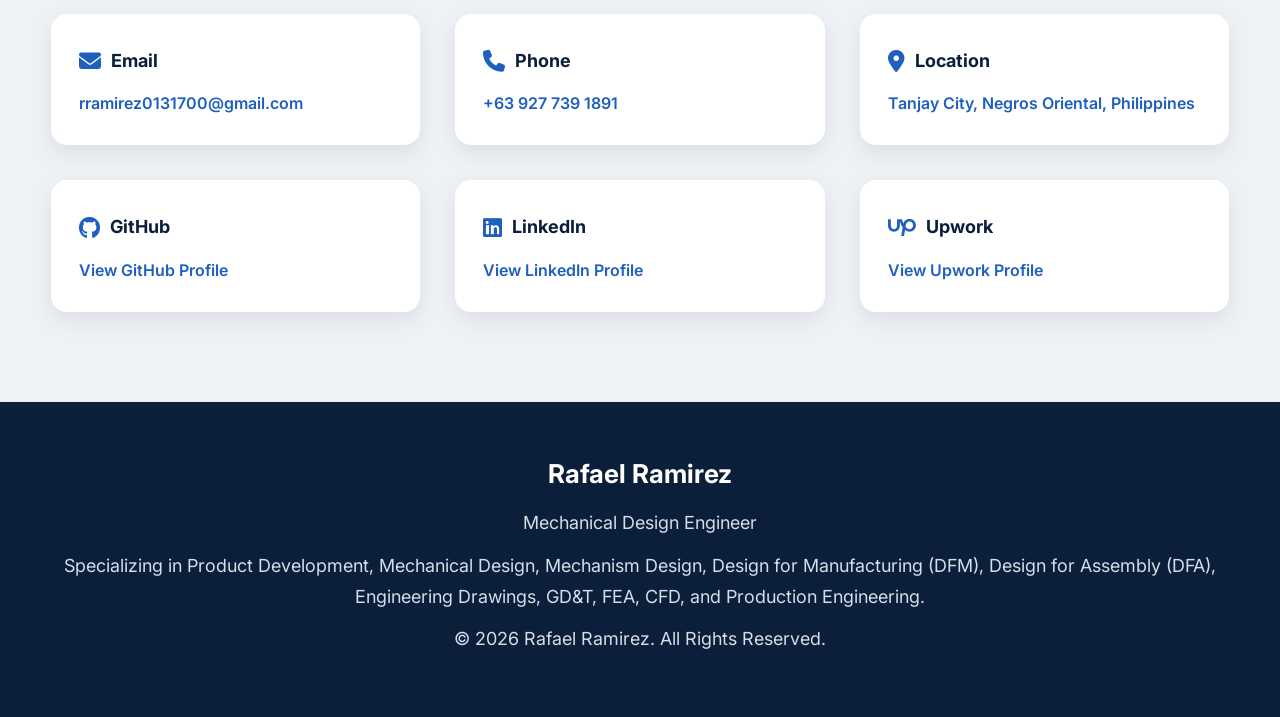
==== commit 24464cb8: "Update index.html" ====
--- a/index.html
+++ b/index.html
@@ -340,7 +340,7 @@
 
 <!-- ================================= -->
 
-<<div class="project-card">
+<div class="project-card">
 
     <img src="Pickleball net.jpg"
          alt="Pickleball Net System">
--- a/style.css
+++ b/style.css
@@ -412,6 +412,7 @@
    PROJECTS • SKILLS
 ========================================================== */
 
+
 /* ==========================================================
    PROJECTS
 ========================================================== */
@@ -422,6 +423,9 @@
 
 }
 
+
+/* PROJECT GRID */
+
 .project-grid{
 
     display:grid;
@@ -436,9 +440,9 @@
 
 }
 
-/* ==========================================================
-   PROJECT CARD ALIGNMENT
-========================================================== */
+
+
+/* PROJECT CARD */
 
 .project-card{
 
@@ -450,46 +454,39 @@
 
     box-shadow:0 10px 25px rgba(0,0,0,.08);
 
-    transition:all .35s ease;
-
     display:flex;
 
     flex-direction:column;
 
     height:100%;
 
+    transition:.35s ease;
+
 }
 
 
 .project-card:hover{
 
-    transform:translateY(-10px);
-
-    box-shadow:0 20px 45px rgba(11,31,58,.18);
-
-}
-
-
-/* PROJECT IMAGE ALIGNMENT */
+    transform:translateY(-8px);
+
+    box-shadow:0 20px 40px rgba(11,31,58,.18);
+
+}
+
+
+
+/* PROJECT IMAGE */
 
 .project-card img{
 
     width:100%;
 
-    height:240px;
+    height:230px;
 
     object-fit:cover;
 
-    transition:.45s;
-
-}
-
-
-.project-card:hover img{
-
-    transform:scale(1.05);
-
-}
+}
+
 
 
 /* PROJECT CONTENT */
@@ -507,7 +504,8 @@
 }
 
 
-/* PROJECT TITLE ALIGNMENT */
+
+/* TITLE ALIGNMENT */
 
 .project-content h3{
 
@@ -517,7 +515,7 @@
 
     line-height:1.3;
 
-    height:65px;
+    height:70px;
 
     display:flex;
 
@@ -528,36 +526,42 @@
 }
 
 
-/* PROJECT DESCRIPTION */
+
+/* DESCRIPTION ALIGNMENT */
 
 .project-content p{
 
+    font-size:16px;
+
     color:#555;
 
-    font-size:16px;
+    line-height:1.6;
+
+    height:150px;
+
+    overflow:hidden;
 
     margin-bottom:25px;
 
 }
 
 
-/* VIEW PROJECT BUTTON ALIGNMENT */
+
+/* BUTTON ALIGNMENT */
 
 .project-btn{
 
+    margin-top:auto;
+
+    align-self:flex-start;
+
     display:inline-flex;
 
     align-items:center;
 
     justify-content:center;
 
-    gap:10px;
-
-    margin-top:auto;
-
-    width:max-content;
-
-    padding:12px 22px;
+    padding:12px 25px;
 
     background:#0b1f3a;
 
@@ -576,9 +580,7 @@
 
     background:#1f5fbf;
 
-    transform:translateX(6px);
-
-    box-shadow:0 10px 25px rgba(31,95,191,.35);
+    transform:translateX(5px);
 
 }
 
